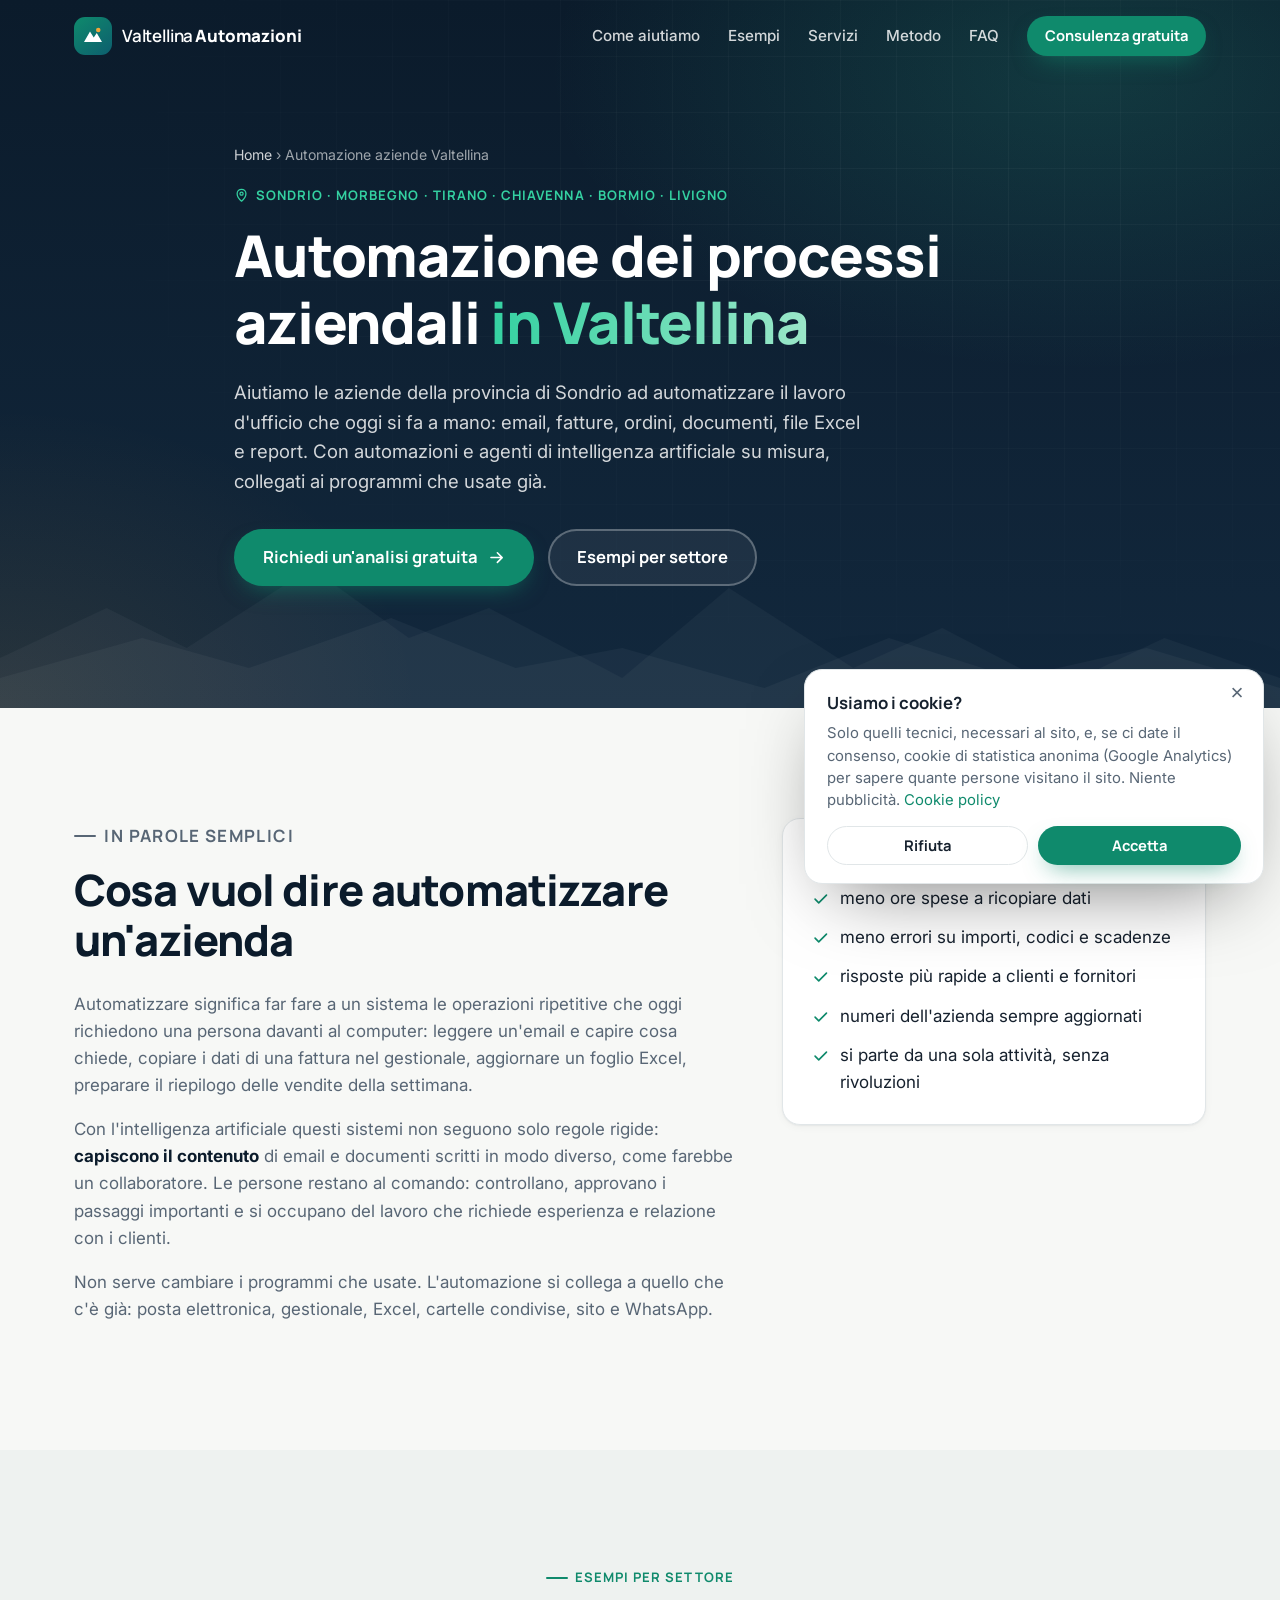
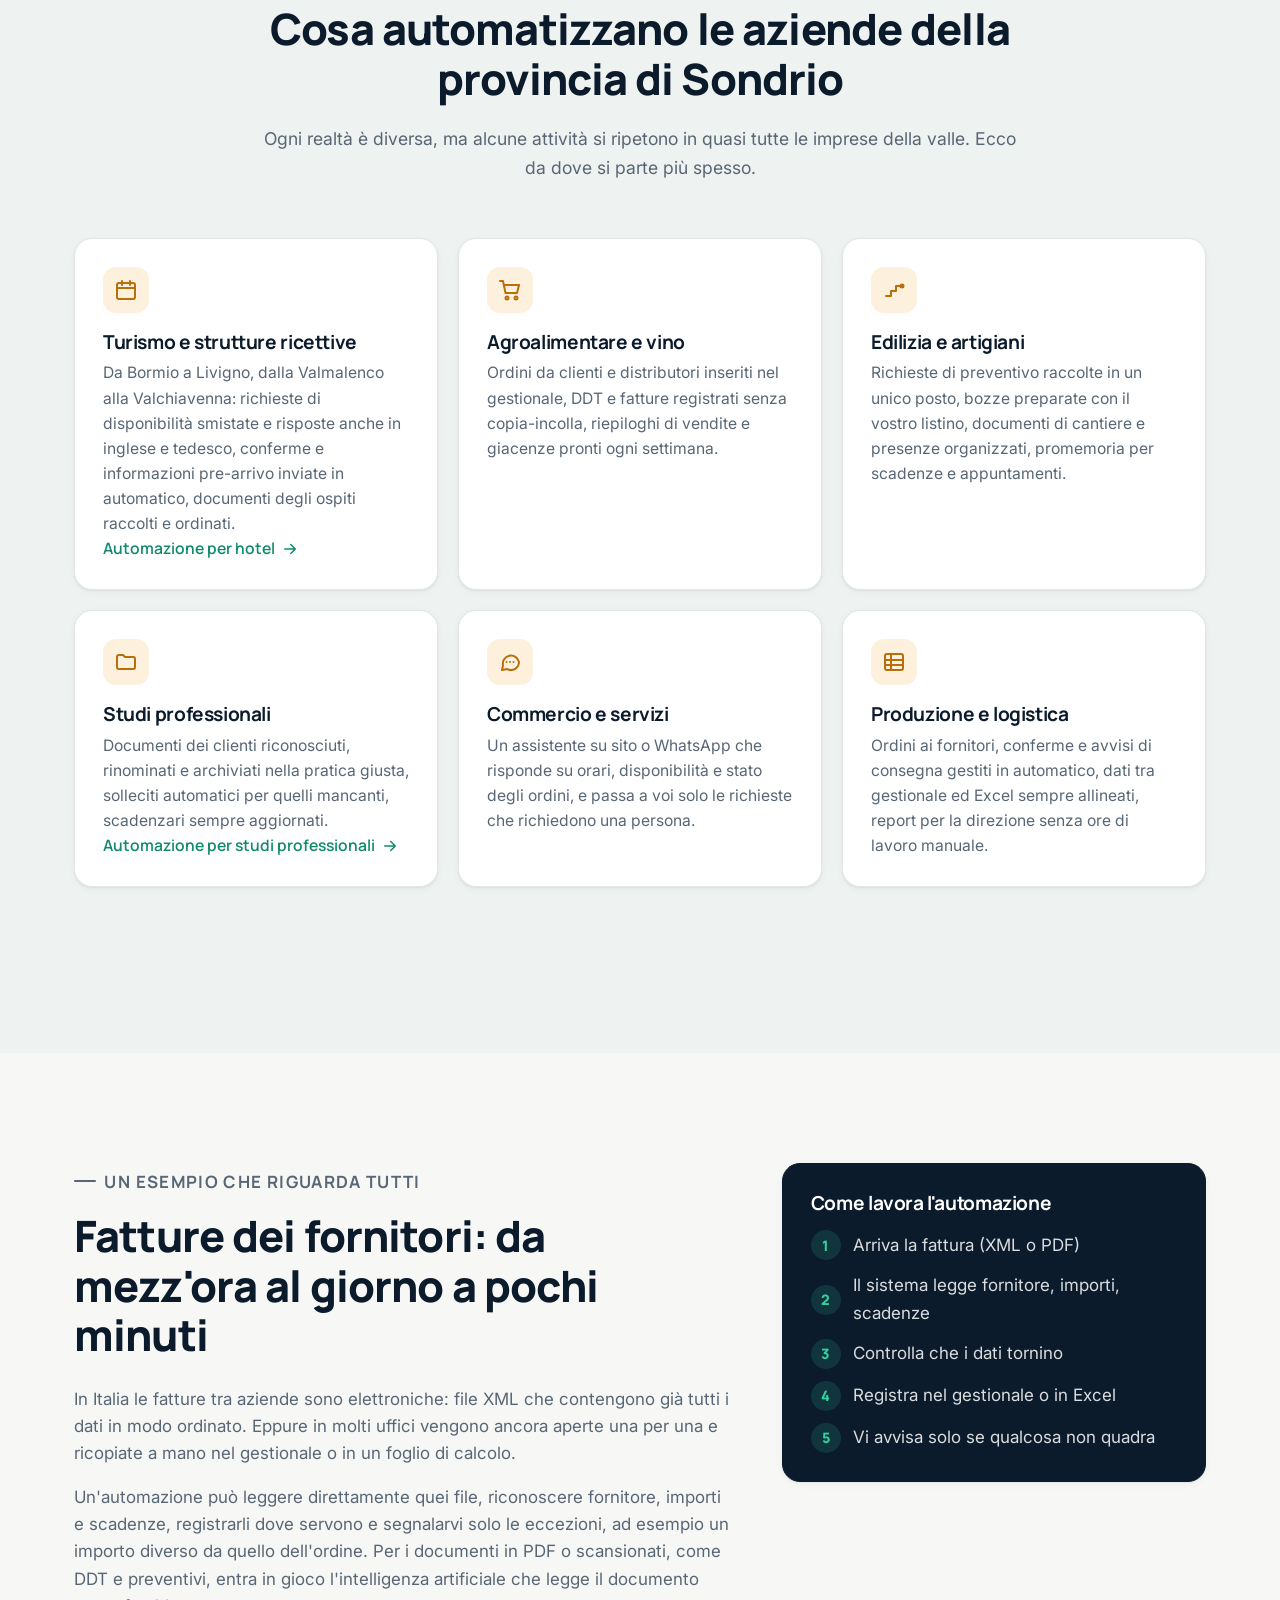
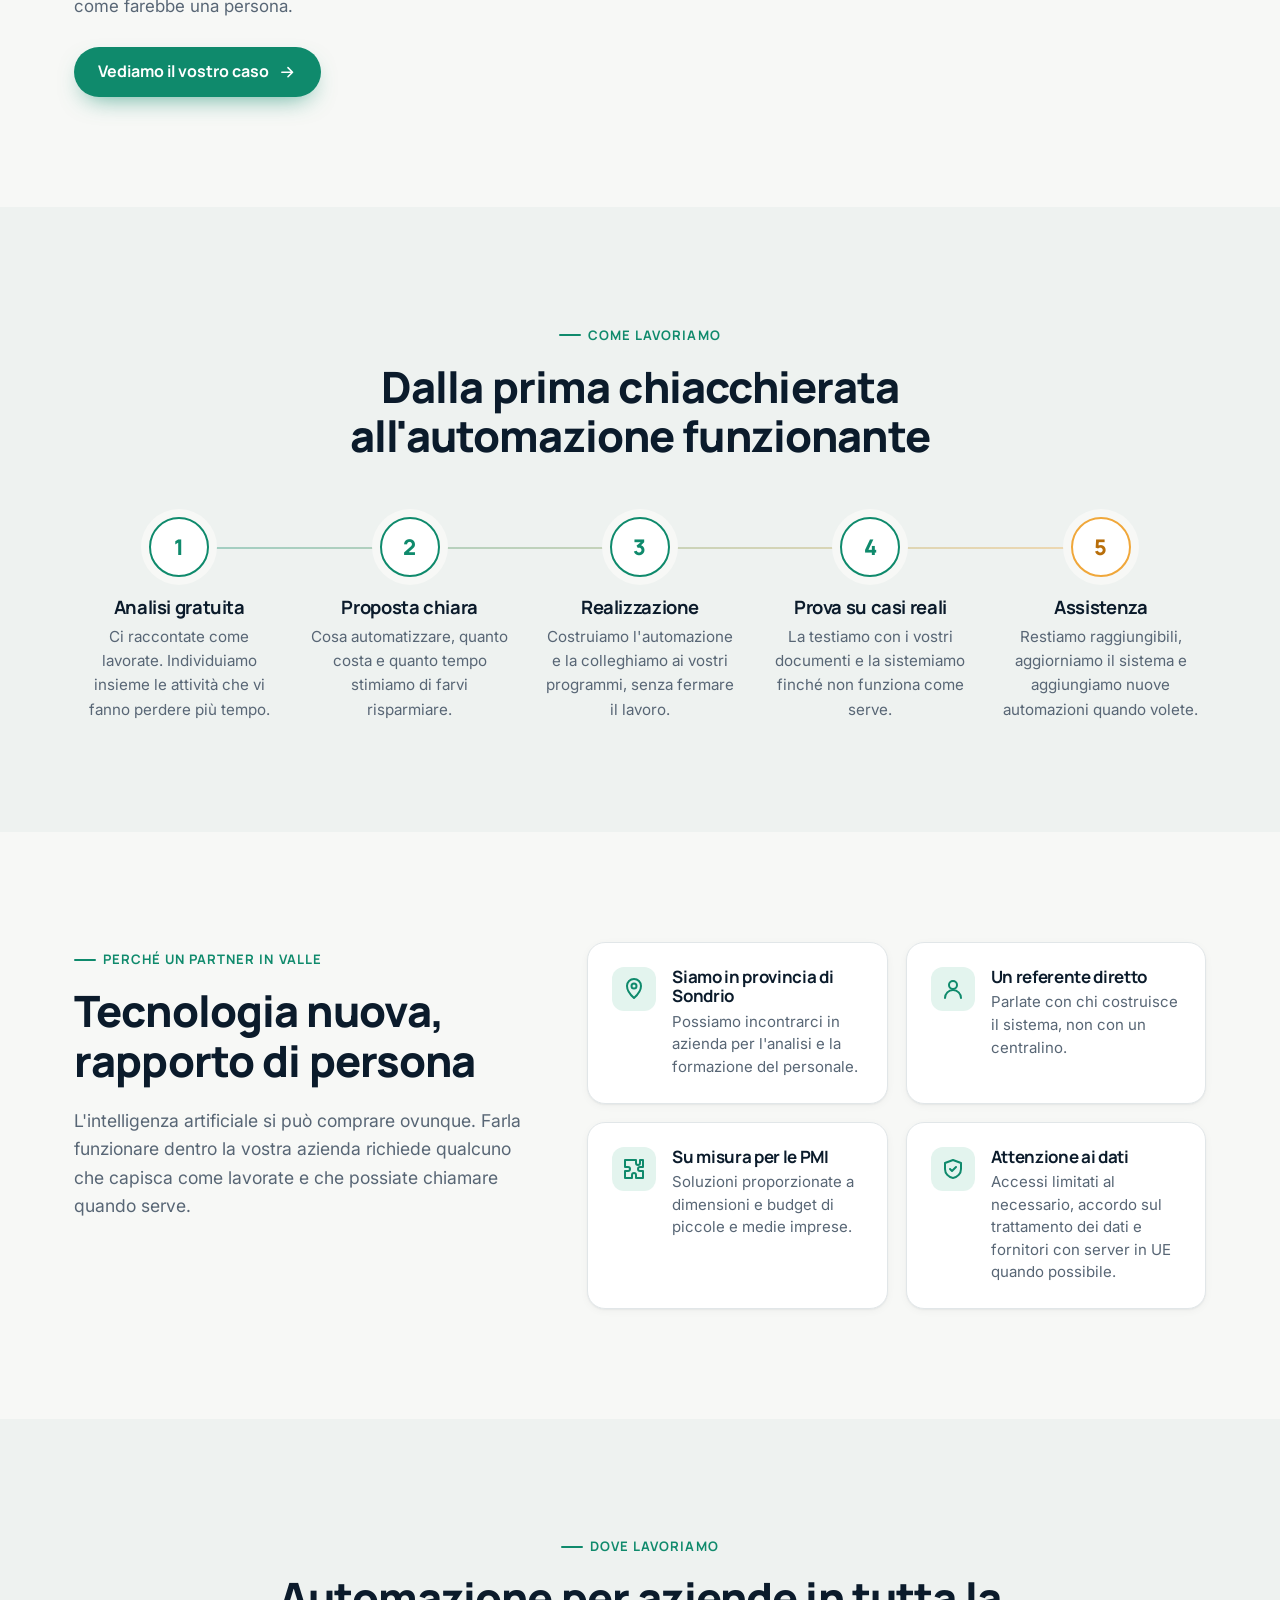
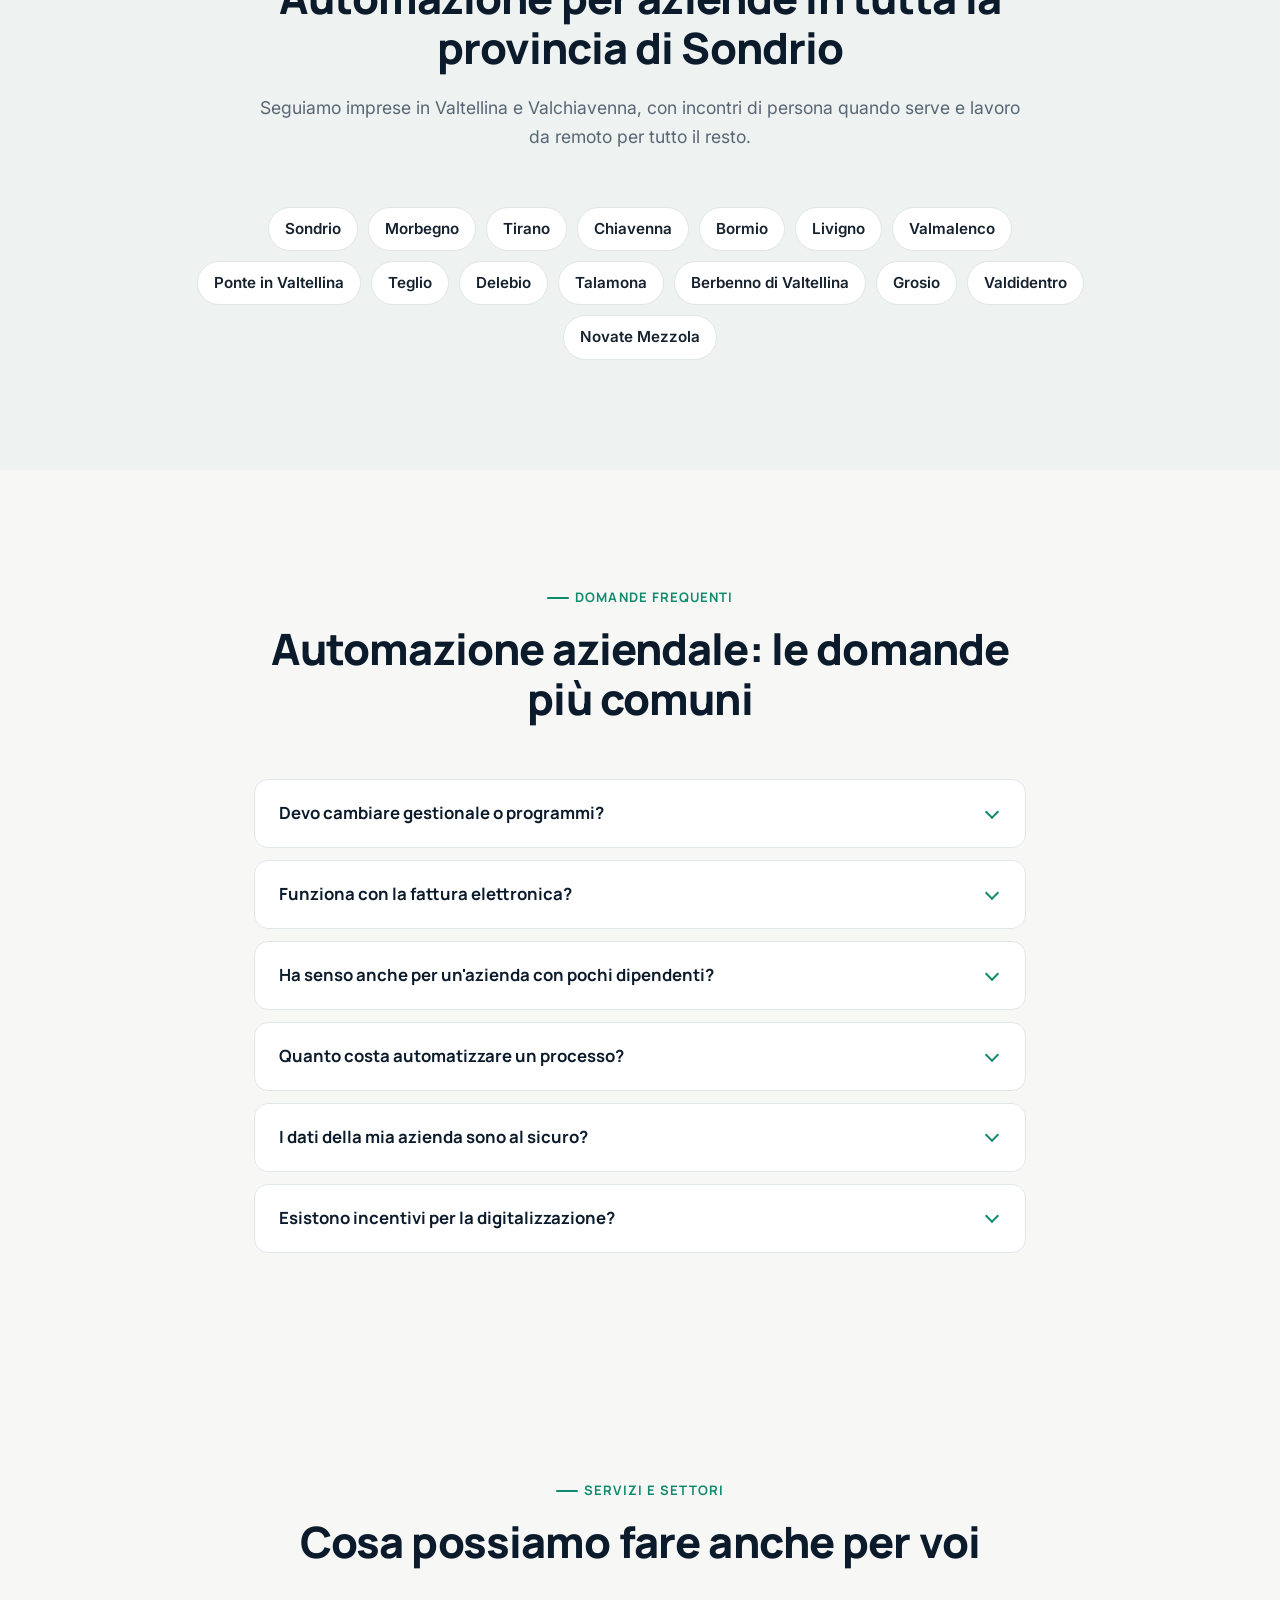
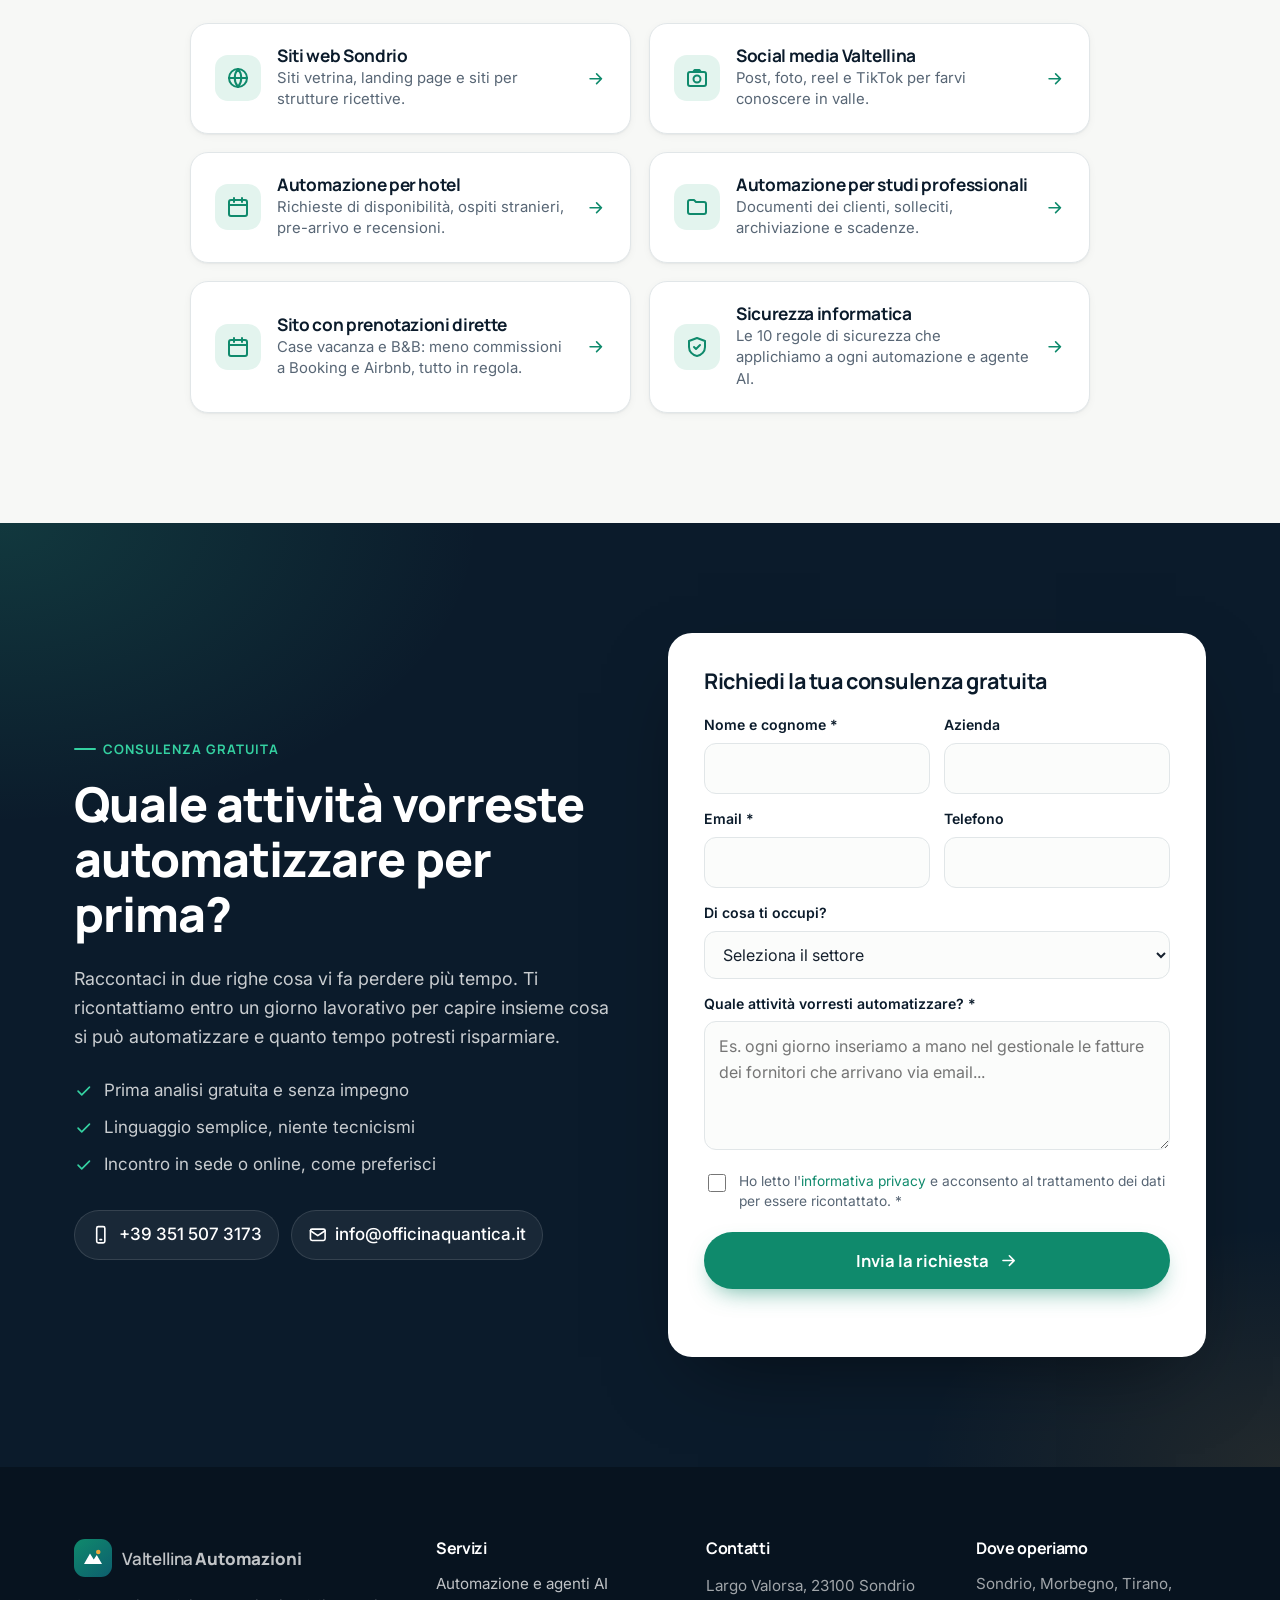
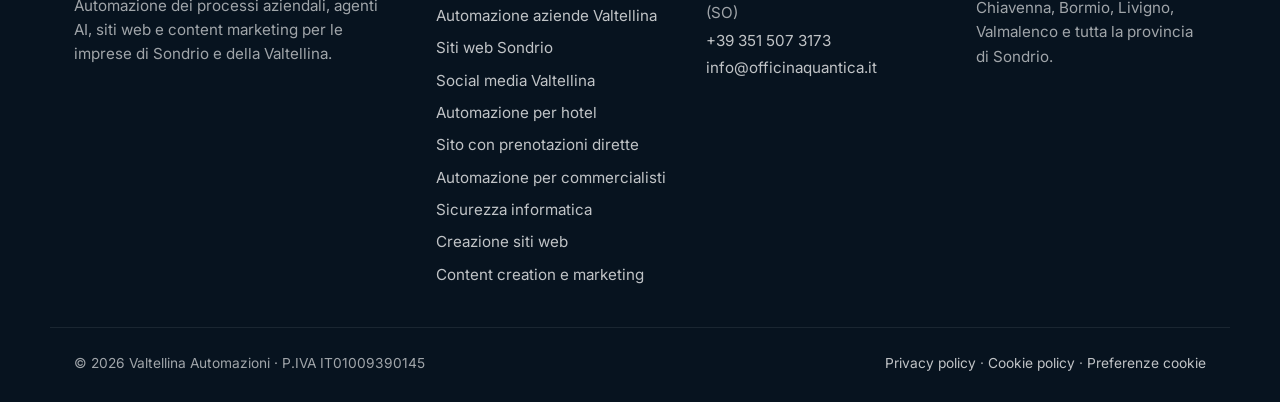
==== automazione-aziende-valtellina/index.html @ 23b248ea "Immagine di anteprima per le condivisioni (og-image 1200x630) Co-Authored-By: Claude Opus 5.5 <norep" ====
<!DOCTYPE html>
<html lang="it">
<head>
  <meta charset="UTF-8">
  <meta name="viewport" content="width=device-width, initial-scale=1">
  <title>Automazione aziende Valtellina e Sondrio | Valtellina Automazioni</title>
  <meta name="description" content="Automazione dei processi aziendali per le imprese della Valtellina e della provincia di Sondrio: email, fatture, ordini, documenti ed Excel gestiti con automazioni e agenti AI su misura. Analisi gratuita.">
  <link rel="canonical" href="https://www.officinaquantica.it/automazione-aziende-valtellina/">
  <meta name="robots" content="index, follow">
  <meta name="geo.region" content="IT-SO">
  <meta name="geo.placename" content="Sondrio">
  <meta name="theme-color" content="#0B1B2B">
  <meta property="og:type" content="website">
  <meta property="og:locale" content="it_IT">
  <meta property="og:site_name" content="Valtellina Automazioni">
  <meta property="og:title" content="Automazione dei processi aziendali in Valtellina">
  <meta property="og:description" content="Automazioni e agenti AI su misura per le aziende della provincia di Sondrio. Meno lavoro manuale, meno errori, più tempo.">
  <meta property="og:url" content="https://www.officinaquantica.it/automazione-aziende-valtellina/">

  <meta property="og:image" content="https://www.officinaquantica.it/assets/og-image.jpg">
  <meta property="og:image:width" content="1200">
  <meta property="og:image:height" content="630">
  <meta property="og:image:alt" content="Valtellina Automazioni: automatizza il lavoro, fai crescere la tua azienda">
  <meta name="twitter:card" content="summary_large_image">
  <link rel="icon" href="/favicon.ico" sizes="48x48">
  <link rel="icon" href="/assets/favicon.svg" type="image/svg+xml">
  <link rel="icon" href="/favicon-96x96.png" type="image/png" sizes="96x96">
  <link rel="icon" href="/icon-192.png" type="image/png" sizes="192x192">
  <link rel="apple-touch-icon" href="/apple-touch-icon.png">
  <link rel="preconnect" href="https://fonts.googleapis.com">
  <link rel="preconnect" href="https://fonts.gstatic.com" crossorigin>
  <link href="https://fonts.googleapis.com/css2?family=Inter:wght@400;500;600&family=Manrope:wght@500;600;700;800&display=swap" rel="stylesheet">
  <link rel="stylesheet" href="/css/style.css">
  <script type="application/ld+json">
{
  "@context": "https://schema.org",
  "@type": "Service",
  "name": "Automazione dei processi aziendali in Valtellina",
  "serviceType": "Automazione processi aziendali e agenti AI",
  "url": "https://www.officinaquantica.it/automazione-aziende-valtellina/",
  "areaServed": [
    {
      "@type": "AdministrativeArea",
      "name": "Provincia di Sondrio"
    },
    {
      "@type": "Place",
      "name": "Valtellina"
    },
    {
      "@type": "Place",
      "name": "Valchiavenna"
    }
  ],
  "provider": {
    "@type": "ProfessionalService",
    "@id": "https://www.officinaquantica.it/#azienda",
    "name": "Valtellina Automazioni",
    "url": "https://www.officinaquantica.it/",
    "telephone": "+39 351 507 3173",
    "email": "info@officinaquantica.it"
  }
}
  </script>
  <script type="application/ld+json">
{
  "@context": "https://schema.org",
  "@type": "BreadcrumbList",
  "itemListElement": [
    {
      "@type": "ListItem",
      "position": 1,
      "name": "Home",
      "item": "https://www.officinaquantica.it/"
    },
    {
      "@type": "ListItem",
      "position": 2,
      "name": "Automazione aziende Valtellina",
      "item": "https://www.officinaquantica.it/automazione-aziende-valtellina/"
    }
  ]
}
  </script>
  <script type="application/ld+json">
{
  "@context": "https://schema.org",
  "@type": "FAQPage",
  "mainEntity": [
    {
      "@type": "Question",
      "name": "Devo cambiare gestionale o programmi?",
      "acceptedAnswer": {
        "@type": "Answer",
        "text": "No. Nella maggior parte dei casi l'automazione si collega ai programmi che usate già. Se un software non permette collegamenti diretti, si lavora con esportazioni, cartelle condivise o email."
      }
    },
    {
      "@type": "Question",
      "name": "Funziona con la fattura elettronica?",
      "acceptedAnswer": {
        "@type": "Answer",
        "text": "Sì. Le fatture elettroniche sono file XML con i dati già strutturati: leggerle in automatico è preciso ed economico. Per PDF e documenti scansionati si usa l'intelligenza artificiale."
      }
    },
    {
      "@type": "Question",
      "name": "Ha senso anche per un'azienda con pochi dipendenti?",
      "acceptedAnswer": {
        "@type": "Answer",
        "text": "Sì, spesso è proprio dove si nota di più: quando le stesse persone fanno sia il lavoro operativo sia quello d'ufficio, recuperare anche un'ora al giorno fa la differenza. Si può partire da una sola automazione."
      }
    },
    {
      "@type": "Question",
      "name": "Quanto costa automatizzare un processo?",
      "acceptedAnswer": {
        "@type": "Answer",
        "text": "Dipende dall'attività da automatizzare. Dopo l'analisi gratuita ricevete un preventivo chiaro, con una stima del tempo risparmiato, così potete valutare se conviene prima di iniziare."
      }
    },
    {
      "@type": "Question",
      "name": "I dati della mia azienda sono al sicuro?",
      "acceptedAnswer": {
        "@type": "Answer",
        "text": "Lavoriamo nel rispetto del GDPR, diamo accesso solo ai dati necessari e firmiamo un accordo sul trattamento. Le operazioni delicate possono sempre richiedere la vostra approvazione."
      }
    },
    {
      "@type": "Question",
      "name": "Esistono incentivi per la digitalizzazione?",
      "acceptedAnswer": {
        "@type": "Answer",
        "text": "Periodicamente Regione Lombardia, Camere di Commercio e Ministero aprono bandi per la digitalizzazione delle PMI. Se ce n'è uno adatto alla vostra azienda ve lo segnaliamo, verificando sempre requisiti e scadenze sul bando ufficiale."
      }
    }
  ]
}
  </script>
</head>
<body>

  <!-- Icone SVG riutilizzabili -->
  <svg width="0" height="0" style="position:absolute" aria-hidden="true">
    <defs>
      <symbol id="i-mail" viewBox="0 0 24 24"><rect x="3" y="5" width="18" height="14" rx="2"/><path d="m3 7 9 6 9-6"/></symbol>
      <symbol id="i-file" viewBox="0 0 24 24"><path d="M14 3H7a2 2 0 0 0-2 2v14a2 2 0 0 0 2 2h10a2 2 0 0 0 2-2V8z"/><path d="M14 3v5h5M9 13h6M9 17h4"/></symbol>
      <symbol id="i-sheet" viewBox="0 0 24 24"><rect x="3" y="4" width="18" height="16" rx="2"/><path d="M3 10h18M3 15h18M9 4v16"/></symbol>
      <symbol id="i-chart" viewBox="0 0 24 24"><path d="M4 20V10M10 20V4M16 20v-7M22 20H2"/></symbol>
      <symbol id="i-cart" viewBox="0 0 24 24"><circle cx="9" cy="20" r="1.5"/><circle cx="18" cy="20" r="1.5"/><path d="M2 3h3l2.5 12h11.5l2-8H6.2"/></symbol>
      <symbol id="i-link" viewBox="0 0 24 24"><path d="M10 14a5 5 0 0 0 7 0l3-3a5 5 0 0 0-7-7l-1 1"/><path d="M14 10a5 5 0 0 0-7 0l-3 3a5 5 0 0 0 7 7l1-1"/></symbol>
      <symbol id="i-chat" viewBox="0 0 24 24"><path d="M21 12a8 8 0 0 1-11.6 7.1L4 20l1-4.6A8 8 0 1 1 21 12z"/><path d="M8.5 12h.01M12 12h.01M15.5 12h.01"/></symbol>
      <symbol id="i-clock" viewBox="0 0 24 24"><circle cx="12" cy="12" r="9"/><path d="M12 7v5l3 2"/></symbol>
      <symbol id="i-spark" viewBox="0 0 24 24"><path d="M12 3v4M12 17v4M3 12h4M17 12h4M6 6l2.5 2.5M15.5 15.5 18 18M6 18l2.5-2.5M15.5 8.5 18 6"/></symbol>
      <symbol id="i-brain" viewBox="0 0 24 24"><rect x="4" y="7" width="16" height="12" rx="3"/><path d="M12 7V3M9 3h6"/><circle cx="9" cy="13" r="1.2"/><circle cx="15" cy="13" r="1.2"/><path d="M2 12v3M22 12v3"/></symbol>
      <symbol id="i-check" viewBox="0 0 24 24"><path d="m5 12.5 4.5 4.5L19 7.5"/></symbol>
      <symbol id="i-arrow" viewBox="0 0 24 24"><path d="M5 12h14M13 6l6 6-6 6"/></symbol>
      <symbol id="i-globe" viewBox="0 0 24 24"><circle cx="12" cy="12" r="9"/><path d="M3 12h18M12 3a14 14 0 0 1 0 18M12 3a14 14 0 0 0 0 18"/></symbol>
      <symbol id="i-camera" viewBox="0 0 24 24"><rect x="3" y="6" width="18" height="14" rx="2"/><circle cx="12" cy="13" r="3.5"/><path d="M8 6l1.5-2h5L16 6"/></symbol>
      <symbol id="i-search" viewBox="0 0 24 24"><circle cx="11" cy="11" r="7"/><path d="m20 20-3.5-3.5"/></symbol>
      <symbol id="i-user" viewBox="0 0 24 24"><circle cx="12" cy="8" r="4"/><path d="M4 21a8 8 0 0 1 16 0"/></symbol>
      <symbol id="i-pin" viewBox="0 0 24 24"><path d="M12 21s-7-6.2-7-12a7 7 0 0 1 14 0c0 5.8-7 12-7 12z"/><circle cx="12" cy="9" r="2.5"/></symbol>
      <symbol id="i-puzzle" viewBox="0 0 24 24"><path d="M10 3h4v3a2 2 0 1 0 4 0V3h3v7h-3a2 2 0 1 0 0 4h3v7h-7v-3a2 2 0 1 0-4 0v3H3v-7h3a2 2 0 1 0 0-4H3V3h7z"/></symbol>
      <symbol id="i-step" viewBox="0 0 24 24"><path d="M4 18h5v-5h5V8h6"/><circle cx="20" cy="8" r="1.5"/></symbol>
      <symbol id="i-shield" viewBox="0 0 24 24"><path d="M12 3 4 6v6c0 4.5 3.4 8.3 8 9 4.6-.7 8-4.5 8-9V6z"/><path d="m9 12 2 2 4-4"/></symbol>
      <symbol id="i-phone" viewBox="0 0 24 24"><rect x="7" y="2" width="10" height="20" rx="2"/><path d="M11 18h2"/></symbol>
      <symbol id="i-calendar" viewBox="0 0 24 24"><rect x="3" y="5" width="18" height="16" rx="2"/><path d="M3 10h18M8 3v4M16 3v4"/></symbol>
      <symbol id="i-folder" viewBox="0 0 24 24"><path d="M3 7a2 2 0 0 1 2-2h4l2 2h8a2 2 0 0 1 2 2v8a2 2 0 0 1-2 2H5a2 2 0 0 1-2-2z"/></symbol>
      <symbol id="i-bell" viewBox="0 0 24 24"><path d="M6 16V11a6 6 0 0 1 12 0v5l2 2H4z"/><path d="M10 21h4"/></symbol>
      <symbol id="i-refresh" viewBox="0 0 24 24"><path d="M20 11a8 8 0 0 0-14.5-4.5L4 8M4 4v4h4M4 13a8 8 0 0 0 14.5 4.5L20 16M20 20v-4h-4"/></symbol>
      <symbol id="i-lock" viewBox="0 0 24 24"><rect x="5" y="11" width="14" height="10" rx="2"/><path d="M8 11V7a4 4 0 0 1 8 0v4"/><path d="M12 15v2"/></symbol>
      <symbol id="i-key" viewBox="0 0 24 24"><circle cx="8" cy="15" r="4"/><path d="m11 12 9-9M17 6l3 3M15 8l2 2"/></symbol>
    </defs>
  </svg>

  <a class="skip-link" href="#contenuto">Vai al contenuto</a>

  <!-- ===== HEADER ===== -->
  <header class="header" id="top">
    <div class="container header__inner">
      <a href="/" class="logo" aria-label="Valtellina Automazioni - torna all'inizio">
        <span class="logo__mark" aria-hidden="true">
          <svg viewBox="0 0 32 32"><path d="M4 24 12 10l5 8 4-6 7 12z" fill="currentColor"/><circle cx="23" cy="8" r="3" fill="var(--warm)"/></svg>
        </span>
        <span class="logo__text">Valtellina<strong>Automazioni</strong></span>
      </a>

      <nav class="nav" id="nav" aria-label="Navigazione principale">
        <a href="/#soluzione">Come aiutiamo</a>
        <a href="/#esempi">Esempi</a>
        <a href="/#servizi">Servizi</a>
        <a href="/#metodo">Metodo</a>
        <a href="#faq">FAQ</a>
        <a href="#contatti" class="btn btn--primary btn--sm nav__cta">Consulenza gratuita</a>
      </nav>

      <button class="nav-toggle" aria-label="Apri il menu" aria-expanded="false" aria-controls="nav">
        <span></span><span></span><span></span>
      </button>
    </div>
  </header>

  <main id="contenuto">
    <!-- HERO PAGINA -->
    <section class="hero hero--page">
      <div class="hero__bg" aria-hidden="true"></div>
      <div class="container hero__grid">
        <div class="hero__copy">
          <nav class="crumbs" aria-label="Percorso"><a href="/">Home</a> <span aria-hidden="true">›</span> <span>Automazione aziende Valtellina</span></nav>
          <p class="eyebrow eyebrow--light"><svg class="ic"><use href="#i-pin"/></svg> Sondrio · Morbegno · Tirano · Chiavenna · Bormio · Livigno</p>
          <h1>Automazione dei processi aziendali <span class="hl">in Valtellina</span></h1>
          <p class="hero__lead">Aiutiamo le aziende della provincia di Sondrio ad automatizzare il lavoro d'ufficio che oggi si fa a mano: email, fatture, ordini, documenti, file Excel e report. Con automazioni e agenti di intelligenza artificiale su misura, collegati ai programmi che usate già.</p>
          <div class="hero__ctas">
            <a href="#contatti" class="btn btn--primary btn--lg">Richiedi un'analisi gratuita <svg class="ic"><use href="#i-arrow"/></svg></a>
            <a href="#settori" class="btn btn--ghost btn--lg">Esempi per settore</a>
          </div>
        </div>
      </div>
    </section>

    <!-- COSA SIGNIFICA -->
    <section class="section">
      <div class="container prose-grid">
        <div class="prose reveal">
          <p class="eyebrow">In parole semplici</p>
          <h2>Cosa vuol dire automatizzare un'azienda</h2>
          <p>Automatizzare significa far fare a un sistema le operazioni ripetitive che oggi richiedono una persona davanti al computer: leggere un'email e capire cosa chiede, copiare i dati di una fattura nel gestionale, aggiornare un foglio Excel, preparare il riepilogo delle vendite della settimana.</p>
          <p>Con l'intelligenza artificiale questi sistemi non seguono solo regole rigide: <strong>capiscono il contenuto</strong> di email e documenti scritti in modo diverso, come farebbe un collaboratore. Le persone restano al comando: controllano, approvano i passaggi importanti e si occupano del lavoro che richiede esperienza e relazione con i clienti.</p>
          <p>Non serve cambiare i programmi che usate. L'automazione si collega a quello che c'è già: posta elettronica, gestionale, Excel, cartelle condivise, sito e WhatsApp.</p>
        </div>
        <aside class="note-card reveal">
          <h3>Per una PMI valtellinese, in concreto</h3>
          <ul>
            <li><svg class="ic"><use href="#i-check"/></svg> meno ore spese a ricopiare dati</li>
            <li><svg class="ic"><use href="#i-check"/></svg> meno errori su importi, codici e scadenze</li>
            <li><svg class="ic"><use href="#i-check"/></svg> risposte più rapide a clienti e fornitori</li>
            <li><svg class="ic"><use href="#i-check"/></svg> numeri dell'azienda sempre aggiornati</li>
            <li><svg class="ic"><use href="#i-check"/></svg> si parte da una sola attività, senza rivoluzioni</li>
          </ul>
        </aside>
      </div>
    </section>

    <!-- SETTORI -->
    <section class="section section--tint" id="settori">
      <div class="container">
        <div class="section__head reveal">
          <p class="eyebrow">Esempi per settore</p>
          <h2>Cosa automatizzano le aziende della provincia di Sondrio</h2>
          <p class="section__lead">Ogni realtà è diversa, ma alcune attività si ripetono in quasi tutte le imprese della valle. Ecco da dove si parte più spesso.</p>
        </div>
        <div class="pain-grid">
          <article class="pain reveal">
            <svg class="pain__ic"><use href="#i-calendar"/></svg>
            <h3>Turismo e strutture ricettive</h3>
            <p>Da Bormio a Livigno, dalla Valmalenco alla Valchiavenna: richieste di disponibilità smistate e risposte anche in inglese e tedesco, conferme e informazioni pre-arrivo inviate in automatico, documenti degli ospiti raccolti e ordinati.</p>
            <p><a href="/automazione-hotel-valtellina/" class="link-arrow">Automazione per hotel <svg class="ic"><use href="#i-arrow"/></svg></a></p>
          </article>
          <article class="pain reveal">
            <svg class="pain__ic"><use href="#i-cart"/></svg>
            <h3>Agroalimentare e vino</h3>
            <p>Ordini da clienti e distributori inseriti nel gestionale, DDT e fatture registrati senza copia-incolla, riepiloghi di vendite e giacenze pronti ogni settimana.</p>
          </article>
          <article class="pain reveal">
            <svg class="pain__ic"><use href="#i-step"/></svg>
            <h3>Edilizia e artigiani</h3>
            <p>Richieste di preventivo raccolte in un unico posto, bozze preparate con il vostro listino, documenti di cantiere e presenze organizzati, promemoria per scadenze e appuntamenti.</p>
          </article>
          <article class="pain reveal">
            <svg class="pain__ic"><use href="#i-folder"/></svg>
            <h3>Studi professionali</h3>
            <p>Documenti dei clienti riconosciuti, rinominati e archiviati nella pratica giusta, solleciti automatici per quelli mancanti, scadenzari sempre aggiornati.</p>
            <p><a href="/automazione-commercialisti-sondrio/" class="link-arrow">Automazione per studi professionali <svg class="ic"><use href="#i-arrow"/></svg></a></p>
          </article>
          <article class="pain reveal">
            <svg class="pain__ic"><use href="#i-chat"/></svg>
            <h3>Commercio e servizi</h3>
            <p>Un assistente su sito o WhatsApp che risponde su orari, disponibilità e stato degli ordini, e passa a voi solo le richieste che richiedono una persona.</p>
          </article>
          <article class="pain reveal">
            <svg class="pain__ic"><use href="#i-sheet"/></svg>
            <h3>Produzione e logistica</h3>
            <p>Ordini ai fornitori, conferme e avvisi di consegna gestiti in automatico, dati tra gestionale ed Excel sempre allineati, report per la direzione senza ore di lavoro manuale.</p>
          </article>
        </div>
      </div>
    </section>

    <!-- FATTURA ELETTRONICA -->
    <section class="section">
      <div class="container prose-grid">
        <div class="prose reveal">
          <p class="eyebrow">Un esempio che riguarda tutti</p>
          <h2>Fatture dei fornitori: da mezz'ora al giorno a pochi minuti</h2>
          <p>In Italia le fatture tra aziende sono elettroniche: file XML che contengono già tutti i dati in modo ordinato. Eppure in molti uffici vengono ancora aperte una per una e ricopiate a mano nel gestionale o in un foglio di calcolo.</p>
          <p>Un'automazione può leggere direttamente quei file, riconoscere fornitore, importi e scadenze, registrarli dove servono e segnalarvi solo le eccezioni, ad esempio un importo diverso da quello dell'ordine. Per i documenti in PDF o scansionati, come DDT e preventivi, entra in gioco l'intelligenza artificiale che legge il documento come farebbe una persona.</p>
          <a href="#contatti" class="btn btn--primary">Vediamo il vostro caso <svg class="ic"><use href="#i-arrow"/></svg></a>
        </div>
        <aside class="note-card note-card--dark reveal">
          <h3>Come lavora l'automazione</h3>
          <ol class="mini-flow">
            <li><span>1</span> Arriva la fattura (XML o PDF)</li>
            <li><span>2</span> Il sistema legge fornitore, importi, scadenze</li>
            <li><span>3</span> Controlla che i dati tornino</li>
            <li><span>4</span> Registra nel gestionale o in Excel</li>
            <li><span>5</span> Vi avvisa solo se qualcosa non quadra</li>
          </ol>
        </aside>
      </div>
    </section>

    <!-- METODO -->
    <section class="section section--tint">
      <div class="container">
        <div class="section__head reveal">
          <p class="eyebrow">Come lavoriamo</p>
          <h2>Dalla prima chiacchierata all'automazione funzionante</h2>
        </div>
        <ol class="steps">
          <li class="step reveal"><span class="step__num">1</span><h3>Analisi gratuita</h3><p>Ci raccontate come lavorate. Individuiamo insieme le attività che vi fanno perdere più tempo.</p></li>
          <li class="step reveal"><span class="step__num">2</span><h3>Proposta chiara</h3><p>Cosa automatizzare, quanto costa e quanto tempo stimiamo di farvi risparmiare.</p></li>
          <li class="step reveal"><span class="step__num">3</span><h3>Realizzazione</h3><p>Costruiamo l'automazione e la colleghiamo ai vostri programmi, senza fermare il lavoro.</p></li>
          <li class="step reveal"><span class="step__num">4</span><h3>Prova su casi reali</h3><p>La testiamo con i vostri documenti e la sistemiamo finché non funziona come serve.</p></li>
          <li class="step reveal"><span class="step__num">5</span><h3>Assistenza</h3><p>Restiamo raggiungibili, aggiorniamo il sistema e aggiungiamo nuove automazioni quando volete.</p></li>
        </ol>
      </div>
    </section>

    <!-- PERCHÉ LOCALE -->
    <section class="section">
      <div class="container why">
        <div class="why__intro reveal">
          <p class="eyebrow">Perché un partner in valle</p>
          <h2>Tecnologia nuova, rapporto di persona</h2>
          <p class="section__lead">L'intelligenza artificiale si può comprare ovunque. Farla funzionare dentro la vostra azienda richiede qualcuno che capisca come lavorate e che possiate chiamare quando serve.</p>
        </div>
        <ul class="why__grid">
          <li class="why__item reveal"><svg class="ic"><use href="#i-pin"/></svg><div><h3>Siamo in provincia di Sondrio</h3><p>Possiamo incontrarci in azienda per l'analisi e la formazione del personale.</p></div></li>
          <li class="why__item reveal"><svg class="ic"><use href="#i-user"/></svg><div><h3>Un referente diretto</h3><p>Parlate con chi costruisce il sistema, non con un centralino.</p></div></li>
          <li class="why__item reveal"><svg class="ic"><use href="#i-puzzle"/></svg><div><h3>Su misura per le PMI</h3><p>Soluzioni proporzionate a dimensioni e budget di piccole e medie imprese.</p></div></li>
          <li class="why__item reveal"><svg class="ic"><use href="#i-shield"/></svg><div><h3>Attenzione ai dati</h3><p>Accessi limitati al necessario, accordo sul trattamento dei dati e fornitori con server in UE quando possibile.</p></div></li>
        </ul>
      </div>
    </section>

    <!-- ZONE -->
    <section class="section section--tint">
      <div class="container">
        <div class="section__head reveal">
          <p class="eyebrow">Dove lavoriamo</p>
          <h2>Automazione per aziende in tutta la provincia di Sondrio</h2>
          <p class="section__lead">Seguiamo imprese in Valtellina e Valchiavenna, con incontri di persona quando serve e lavoro da remoto per tutto il resto.</p>
        </div>
        <ul class="zones reveal">
          <li>Sondrio</li><li>Morbegno</li><li>Tirano</li><li>Chiavenna</li><li>Bormio</li><li>Livigno</li><li>Valmalenco</li><li>Ponte in Valtellina</li><li>Teglio</li><li>Delebio</li><li>Talamona</li><li>Berbenno di Valtellina</li><li>Grosio</li><li>Valdidentro</li><li>Novate Mezzola</li>
        </ul>
      </div>
    </section>

    <!-- FAQ -->
    <section class="section" id="faq">
      <div class="container container--narrow">
        <div class="section__head reveal">
          <p class="eyebrow">Domande frequenti</p>
          <h2>Automazione aziendale: le domande più comuni</h2>
        </div>
        <div class="faq reveal">
          <details><summary>Devo cambiare gestionale o programmi?</summary><p>No. Nella maggior parte dei casi l'automazione si collega ai programmi che usate già. Se un software non permette collegamenti diretti, si lavora con esportazioni, cartelle condivise o email.</p></details>
          <details><summary>Funziona con la fattura elettronica?</summary><p>Sì. Le fatture elettroniche sono file XML con i dati già strutturati: leggerle in automatico è preciso ed economico. Per PDF e documenti scansionati si usa l'intelligenza artificiale.</p></details>
          <details><summary>Ha senso anche per un'azienda con pochi dipendenti?</summary><p>Sì, spesso è proprio dove si nota di più: quando le stesse persone fanno sia il lavoro operativo sia quello d'ufficio, recuperare anche un'ora al giorno fa la differenza. Si può partire da una sola automazione.</p></details>
          <details><summary>Quanto costa automatizzare un processo?</summary><p>Dipende dall'attività da automatizzare. Dopo l'analisi gratuita ricevete un preventivo chiaro, con una stima del tempo risparmiato, così potete valutare se conviene prima di iniziare.</p></details>
          <details><summary>I dati della mia azienda sono al sicuro?</summary><p>Lavoriamo nel rispetto del GDPR, diamo accesso solo ai dati necessari e firmiamo un accordo sul trattamento. Le operazioni delicate possono sempre richiedere la vostra approvazione.</p></details>
          <details><summary>Esistono incentivi per la digitalizzazione?</summary><p>Periodicamente Regione Lombardia, Camere di Commercio e Ministero aprono bandi per la digitalizzazione delle PMI. Se ce n'è uno adatto alla vostra azienda ve lo segnaliamo, verificando sempre requisiti e scadenze sul bando ufficiale.</p></details>
        </div>
      </div>
    </section>

    <!-- ALTRI SERVIZI -->
    <section class="section section--related">
      <div class="container">
        <div class="section__head reveal"><p class="eyebrow">Servizi e settori</p><h2>Cosa possiamo fare anche per voi</h2></div>
        <div class="related">
          <a class="related__item reveal" href="/siti-web-sondrio/"><svg class="ic"><use href="#i-globe"/></svg><div><h3>Siti web Sondrio</h3><p>Siti vetrina, landing page e siti per strutture ricettive.</p></div><svg class="ic related__go"><use href="#i-arrow"/></svg></a>
          <a class="related__item reveal" href="/social-media-valtellina/"><svg class="ic"><use href="#i-camera"/></svg><div><h3>Social media Valtellina</h3><p>Post, foto, reel e TikTok per farvi conoscere in valle.</p></div><svg class="ic related__go"><use href="#i-arrow"/></svg></a>
          <a class="related__item reveal" href="/automazione-hotel-valtellina/"><svg class="ic"><use href="#i-calendar"/></svg><div><h3>Automazione per hotel</h3><p>Richieste di disponibilità, ospiti stranieri, pre-arrivo e recensioni.</p></div><svg class="ic related__go"><use href="#i-arrow"/></svg></a>
          <a class="related__item reveal" href="/automazione-commercialisti-sondrio/"><svg class="ic"><use href="#i-folder"/></svg><div><h3>Automazione per studi professionali</h3><p>Documenti dei clienti, solleciti, archiviazione e scadenze.</p></div><svg class="ic related__go"><use href="#i-arrow"/></svg></a>
          <a class="related__item reveal" href="/sito-prenotazioni-dirette-case-vacanza/"><svg class="ic"><use href="#i-calendar"/></svg><div><h3>Sito con prenotazioni dirette</h3><p>Case vacanza e B&B: meno commissioni a Booking e Airbnb, tutto in regola.</p></div><svg class="ic related__go"><use href="#i-arrow"/></svg></a>
          <a class="related__item reveal" href="/sicurezza-informatica-automazioni/"><svg class="ic"><use href="#i-shield"/></svg><div><h3>Sicurezza informatica</h3><p>Le 10 regole di sicurezza che applichiamo a ogni automazione e agente AI.</p></div><svg class="ic related__go"><use href="#i-arrow"/></svg></a>
        </div>
      </div>
    </section>

    <!-- ===== 8. CTA FINALE / CONTATTI ===== -->
    <section class="section section--cta" id="contatti">
      <div class="container cta">
        <div class="cta__copy reveal">
          <p class="eyebrow eyebrow--light">Consulenza gratuita</p>
          <h2>Quale attività vorreste automatizzare per prima?</h2>
          <p class="cta__lead">Raccontaci in due righe cosa vi fa perdere più tempo. Ti ricontattiamo entro un giorno lavorativo per capire insieme cosa si può automatizzare e quanto tempo potresti risparmiare.</p>
          <ul class="cta__points">
            <li><svg class="ic"><use href="#i-check"/></svg> Prima analisi gratuita e senza impegno</li>
            <li><svg class="ic"><use href="#i-check"/></svg> Linguaggio semplice, niente tecnicismi</li>
            <li><svg class="ic"><use href="#i-check"/></svg> Incontro in sede o online, come preferisci</li>
          </ul>
          <div class="cta__direct">
            <a href="tel:+393515073173"><svg class="ic"><use href="#i-phone"/></svg> +39 351 507 3173</a>
            <a href="mailto:info@officinaquantica.it"><svg class="ic"><use href="#i-mail"/></svg> info@officinaquantica.it</a>
          </div>
        </div>

        <form class="form reveal" id="contact-form" action="https://formsubmit.co/ajax/info@officinaquantica.it" method="POST" novalidate>
          <input type="hidden" name="_subject" value="Nuova richiesta dal sito: pagina Automazione aziende Valtellina">
          <input type="hidden" name="_template" value="table">
          <input type="text" name="_honey" tabindex="-1" autocomplete="off" aria-hidden="true" style="position:absolute;left:-9999px">
          <h3 class="form__title">Richiedi la tua consulenza gratuita</h3>
          <div class="form__row">
            <label class="field">
              <span>Nome e cognome *</span>
              <input type="text" name="nome" autocomplete="name" required>
            </label>
            <label class="field">
              <span>Azienda</span>
              <input type="text" name="azienda" autocomplete="organization">
            </label>
          </div>
          <div class="form__row">
            <label class="field">
              <span>Email *</span>
              <input type="email" name="email" autocomplete="email" required>
            </label>
            <label class="field">
              <span>Telefono</span>
              <input type="tel" name="telefono" autocomplete="tel">
            </label>
          </div>
          <label class="field">
            <span>Di cosa ti occupi?</span>
            <select name="settore">
              <option value="">Seleziona il settore</option>
              <option>Azienda / PMI</option>
              <option>Studio professionale</option>
              <option>Negozio / Commercio</option>
              <option>Ristorante / Struttura ricettiva</option>
              <option>Artigiano</option>
              <option>Altro</option>
            </select>
          </label>
          <label class="field">
            <span>Quale attività vorresti automatizzare? *</span>
            <textarea name="messaggio" rows="4" required placeholder="Es. ogni giorno inseriamo a mano nel gestionale le fatture dei fornitori che arrivano via email..."></textarea>
          </label>
          <label class="check">
            <input type="checkbox" name="privacy" required>
            <span>Ho letto l'<a href="/privacy.html">informativa privacy</a> e acconsento al trattamento dei dati per essere ricontattato. *</span>
          </label>
          <button type="submit" class="btn btn--primary btn--lg btn--block">Invia la richiesta <svg class="ic"><use href="#i-arrow"/></svg></button>
          <p class="form__msg" id="form-msg" role="status" aria-live="polite"></p>
        </form>
      </div>
    </section>
  </main>

  <!-- ===== FOOTER ===== -->
  <footer class="footer">
    <div class="container footer__grid">
      <div>
        <a href="/" class="logo logo--footer" aria-label="Valtellina Automazioni">
          <span class="logo__mark" aria-hidden="true">
            <svg viewBox="0 0 32 32"><path d="M4 24 12 10l5 8 4-6 7 12z" fill="currentColor"/><circle cx="23" cy="8" r="3" fill="var(--warm)"/></svg>
          </span>
          <span class="logo__text">Valtellina<strong>Automazioni</strong></span>
        </a>
        <p class="footer__claim">Automazione dei processi aziendali, agenti AI, siti web e content marketing per le imprese di Sondrio e della Valtellina.</p>
      </div>
      <div>
        <h3>Servizi</h3>
        <ul>
          <li><a href="/#automazione">Automazione e agenti AI</a></li>
          <li><a href="/automazione-aziende-valtellina/">Automazione aziende Valtellina</a></li>
          <li><a href="/siti-web-sondrio/">Siti web Sondrio</a></li>
          <li><a href="/social-media-valtellina/">Social media Valtellina</a></li>
          <li><a href="/automazione-hotel-valtellina/">Automazione per hotel</a></li>
          <li><a href="/sito-prenotazioni-dirette-case-vacanza/">Sito con prenotazioni dirette</a></li>
          <li><a href="/automazione-commercialisti-sondrio/">Automazione per commercialisti</a></li>
          <li><a href="/sicurezza-informatica-automazioni/">Sicurezza informatica</a></li>
          <li><a href="/#siti-web">Creazione siti web</a></li>
          <li><a href="/#content-marketing">Content creation e marketing</a></li>
        </ul>
      </div>
      <div>
        <h3>Contatti</h3>
        <address>
          Largo Valorsa, 23100 Sondrio (SO)<br>
          <a href="tel:+393515073173">+39 351 507 3173</a><br>
          <a href="mailto:info@officinaquantica.it">info@officinaquantica.it</a>
        </address>
      </div>
      <div>
        <h3>Dove operiamo</h3>
        <p class="footer__areas">Sondrio, Morbegno, Tirano, Chiavenna, Bormio, Livigno, Valmalenco e tutta la provincia di Sondrio.</p>
      </div>
    </div>
    <div class="container footer__bottom">
      <p>© <span id="year">2026</span> Valtellina Automazioni · P.IVA IT01009390145</p>
      <p><a href="/privacy.html">Privacy policy</a> · <a href="/privacy.html#cookie">Cookie policy</a> · <a href="#" data-cookie-prefs>Preferenze cookie</a></p>
    </div>
  </footer>

  <!-- CTA fissa su smartphone -->
  <a href="#contatti" class="mobile-cta">Richiedi una consulenza gratuita</a>

  <script src="/js/main.js" defer></script>
  <script src="/js/cookie-consent.js" defer></script>
</body>
</html>
---- css/style.css ----
/* =========================================================
   Valtellina Automazioni — stile principale
   ========================================================= */

:root {
  --ink: #0B1B2B;
  --ink-2: #12283D;
  --ink-3: #1B3550;
  --bg: #F7F8F6;
  --tint: #EEF2F0;
  --surface: #FFFFFF;
  --text: #16212E;
  --muted: #586675;
  --line: #E1E6E8;
  --accent: #0F8A6C;
  --accent-600: #0B735A;
  --accent-bright: #34D1A1;
  --accent-soft: #E3F4EE;
  --warm: #F0A73A;
  --warm-soft: #FDF1DD;

  --radius: 18px;
  --radius-sm: 12px;
  --shadow-sm: 0 1px 2px rgba(11, 27, 43, .06), 0 2px 8px rgba(11, 27, 43, .04);
  --shadow: 0 2px 6px rgba(11, 27, 43, .05), 0 18px 40px -18px rgba(11, 27, 43, .22);
  --shadow-lg: 0 30px 80px -30px rgba(0, 0, 0, .55);

  --font-head: "Manrope", system-ui, sans-serif;
  --font-body: "Inter", system-ui, -apple-system, "Segoe UI", sans-serif;
  --container: 1180px;
  --header-h: 72px;
}

/* ---------- Base ---------- */
*, *::before, *::after { box-sizing: border-box; }
html { scroll-behavior: smooth; scroll-padding-top: calc(var(--header-h) + 12px); -webkit-text-size-adjust: 100%; }
body {
  margin: 0;
  font-family: var(--font-body);
  font-size: 17px;
  line-height: 1.6;
  color: var(--text);
  background: var(--bg);
  -webkit-font-smoothing: antialiased;
  overflow-x: hidden;
}
img, svg { display: block; max-width: 100%; }
a { color: var(--accent); text-decoration: none; }
a:hover { text-decoration: underline; }
h1, h2, h3 { font-family: var(--font-head); color: var(--ink); line-height: 1.15; margin: 0 0 .5em; letter-spacing: -.02em; }
h1 { font-size: clamp(2.2rem, 4.6vw, 3.6rem); font-weight: 800; }
h2 { font-size: clamp(1.8rem, 3.6vw, 2.7rem); font-weight: 800; }
h3 { font-size: 1.2rem; font-weight: 700; }
p { margin: 0 0 1em; }
ul, ol { margin: 0; padding: 0; list-style: none; }

.ic { width: 1.15em; height: 1.15em; fill: none; stroke: currentColor; stroke-width: 2; stroke-linecap: round; stroke-linejoin: round; flex-shrink: 0; }

.container { width: 100%; max-width: var(--container); margin: 0 auto; padding: 0 24px; }
.container--narrow { max-width: 820px; }

.skip-link { position: absolute; left: -9999px; top: 8px; background: var(--ink); color: #fff; padding: 8px 14px; border-radius: 8px; z-index: 1000; }
.skip-link:focus { left: 8px; }

:focus-visible { outline: 3px solid var(--warm); outline-offset: 3px; border-radius: 6px; }

/* ---------- Bottoni ---------- */
.btn {
  display: inline-flex; align-items: center; justify-content: center; gap: .55em;
  font-family: var(--font-head); font-weight: 700; font-size: 1rem;
  padding: .85em 1.4em; border-radius: 999px; border: 2px solid transparent;
  cursor: pointer; transition: transform .2s ease, background .2s ease, box-shadow .2s ease, color .2s ease, border-color .2s ease;
  text-decoration: none !important; line-height: 1.2; text-align: center;
}
.btn .ic { transition: transform .2s ease; }
.btn:hover .ic { transform: translateX(3px); }
.btn--primary { background: var(--accent); color: #fff; box-shadow: 0 10px 24px -10px rgba(15, 138, 108, .7); }
.btn--primary:hover { background: var(--accent-600); transform: translateY(-2px); }
.btn--ghost { background: rgba(255,255,255,.06); color: #fff; border-color: rgba(255,255,255,.28); }
.btn--ghost:hover { background: rgba(255,255,255,.12); border-color: rgba(255,255,255,.5); }
.btn--sm { padding: .6em 1.1em; font-size: .92rem; }
.btn--lg { padding: 1em 1.6em; font-size: 1.04rem; }
.btn--block { width: 100%; }

.link-arrow { display: inline-flex; align-items: center; gap: .4em; font-weight: 600; font-family: var(--font-head); margin-top: auto; }
.link-arrow:hover { text-decoration: none; }
.link-arrow:hover .ic { transform: translateX(3px); }
.link-arrow .ic { transition: transform .2s; }

/* ---------- Eyebrow ---------- */
.eyebrow {
  display: inline-flex; align-items: center; gap: .5em;
  font-family: var(--font-head); font-weight: 700; font-size: .82rem;
  letter-spacing: .08em; text-transform: uppercase; color: var(--accent);
  margin-bottom: 1rem;
}
.eyebrow::before { content: ""; width: 22px; height: 2px; background: currentColor; border-radius: 2px; }
.eyebrow--light { color: var(--accent-bright); }
.hero .eyebrow::before { display: none; }

/* ---------- Header ---------- */
.header {
  position: fixed; inset: 0 0 auto 0; z-index: 100; height: var(--header-h);
  transition: background .3s ease, box-shadow .3s ease, backdrop-filter .3s;
}
.header.is-scrolled { background: rgba(11, 27, 43, .88); backdrop-filter: blur(14px); -webkit-backdrop-filter: blur(14px); box-shadow: 0 1px 0 rgba(255,255,255,.06); }
.header__inner { height: 100%; display: flex; align-items: center; justify-content: space-between; gap: 24px; }

.logo { display: inline-flex; align-items: center; gap: 10px; color: #fff; text-decoration: none !important; }
.logo__mark { width: 38px; height: 38px; border-radius: 11px; background: linear-gradient(140deg, var(--accent), #0D5E6E); color: #fff; display: grid; place-items: center; }
.logo__mark svg { width: 24px; height: 24px; }
.logo__text { font-family: var(--font-head); font-weight: 600; font-size: 1.06rem; letter-spacing: -.01em; }
.logo__text strong { font-weight: 800; margin-left: 2px; }

.nav { display: flex; align-items: center; gap: 28px; }
.nav a:not(.btn) { color: rgba(255,255,255,.82); font-weight: 500; font-size: .95rem; text-decoration: none; transition: color .2s; }
.nav a:not(.btn):hover { color: #fff; }

.nav-toggle { display: none; width: 44px; height: 44px; border: 0; background: transparent; cursor: pointer; padding: 10px; border-radius: 10px; }
.nav-toggle span { display: block; height: 2px; background: #fff; border-radius: 2px; margin: 5px 0; transition: transform .3s, opacity .3s; }
.nav-toggle[aria-expanded="true"] span:nth-child(1) { transform: translateY(7px) rotate(45deg); }
.nav-toggle[aria-expanded="true"] span:nth-child(2) { opacity: 0; }
.nav-toggle[aria-expanded="true"] span:nth-child(3) { transform: translateY(-7px) rotate(-45deg); }

/* ---------- Hero ---------- */
.hero {
  position: relative; overflow: hidden;
  background: var(--ink); color: rgba(255,255,255,.82);
  padding: calc(var(--header-h) + 72px) 0 110px;
}
.hero__bg {
  position: absolute; inset: 0; pointer-events: none;
  background:
    radial-gradient(900px 500px at 85% 10%, rgba(52, 209, 161, .16), transparent 60%),
    radial-gradient(700px 500px at 0% 100%, rgba(240, 167, 58, .10), transparent 60%),
    linear-gradient(180deg, var(--ink) 0%, var(--ink-2) 100%);
}
/* profilo di montagne stilizzato */
.hero__bg::after {
  content: ""; position: absolute; left: 0; right: 0; bottom: 0; height: 160px;
  background: url("data:image/svg+xml,%3Csvg xmlns='http://www.w3.org/2000/svg' viewBox='0 0 1440 160' preserveAspectRatio='none'%3E%3Cpath d='M0 160V110l120-50 90 40 140-80 110 70 90-30 150 70 120-90 140 80 100-40 130 60 120-50 130 40v80z' fill='%23ffffff' fill-opacity='.035'/%3E%3Cpath d='M0 160v-30l160-40 120 30 160-50 140 50 120-20 160 40 140-50 140 40 150-30 150 40v40z' fill='%23ffffff' fill-opacity='.04'/%3E%3C/svg%3E") bottom / 100% 100% no-repeat;
}
.hero__bg::before {
  content: ""; position: absolute; inset: 0;
  background-image: linear-gradient(rgba(255,255,255,.035) 1px, transparent 1px), linear-gradient(90deg, rgba(255,255,255,.035) 1px, transparent 1px);
  background-size: 56px 56px;
  mask-image: radial-gradient(ellipse at 70% 30%, #000 10%, transparent 70%);
  -webkit-mask-image: radial-gradient(ellipse at 70% 30%, #000 10%, transparent 70%);
}
.hero__grid { position: relative; display: grid; grid-template-columns: 1.15fr .85fr; gap: 56px; align-items: center; }
.hero h1 { color: #fff; margin-bottom: .4em; }
.hl { background: linear-gradient(90deg, var(--accent-bright), #9BE7C9); -webkit-background-clip: text; background-clip: text; color: transparent; }
.hero__lead { font-size: 1.16rem; max-width: 34em; margin-bottom: 2rem; }
.hero__ctas { display: flex; flex-wrap: wrap; gap: 14px; margin-bottom: 2rem; }
.hero__trust { display: flex; flex-wrap: wrap; gap: 10px 22px; font-size: .94rem; }
.hero__trust li { display: inline-flex; align-items: center; gap: 8px; }
.hero__trust .ic { color: var(--accent-bright); }

/* Card agente */
.hero__visual { position: relative; }
.agent-card {
  background: linear-gradient(180deg, rgba(255,255,255,.08), rgba(255,255,255,.04));
  border: 1px solid rgba(255,255,255,.12);
  border-radius: 24px; padding: 22px;
  box-shadow: var(--shadow-lg);
  backdrop-filter: blur(10px);
}
.agent-card__head { display: flex; align-items: center; gap: 14px; padding-bottom: 16px; border-bottom: 1px solid rgba(255,255,255,.08); margin-bottom: 14px; }
.agent-card__head strong { color: #fff; font-family: var(--font-head); display: block; font-size: 1rem; }
.agent-card__avatar { width: 44px; height: 44px; border-radius: 13px; background: linear-gradient(140deg, var(--accent), #0D5E6E); display: grid; place-items: center; color: #fff; }
.agent-card__avatar .ic { width: 24px; height: 24px; }
.status { display: inline-flex; align-items: center; gap: 7px; font-size: .84rem; color: var(--accent-bright); }
.status__dot { width: 8px; height: 8px; border-radius: 50%; background: var(--accent-bright); box-shadow: 0 0 0 0 rgba(52,209,161,.6); animation: pulse 2s infinite; }
@keyframes pulse { 0% { box-shadow: 0 0 0 0 rgba(52,209,161,.55); } 70% { box-shadow: 0 0 0 9px rgba(52,209,161,0); } 100% { box-shadow: 0 0 0 0 rgba(52,209,161,0); } }

.feed { display: flex; flex-direction: column; gap: 10px; min-height: 292px; }
.feed__item {
  display: grid; grid-template-columns: 36px 1fr auto; gap: 12px; align-items: center;
  background: rgba(255,255,255,.05); border: 1px solid rgba(255,255,255,.07);
  border-radius: 14px; padding: 11px 13px;
  animation: feedIn .5s cubic-bezier(.2,.8,.2,1) both;
}
.feed__icon { width: 36px; height: 36px; border-radius: 10px; display: grid; place-items: center; background: rgba(52,209,161,.12); color: var(--accent-bright); }
.feed__icon .ic { width: 18px; height: 18px; }
.feed__text { min-width: 0; }
.feed__text strong { display: block; color: #fff; font-size: .92rem; font-weight: 600; white-space: nowrap; overflow: hidden; text-overflow: ellipsis; }
.feed__text span { font-size: .8rem; color: rgba(255,255,255,.6); display: block; white-space: nowrap; overflow: hidden; text-overflow: ellipsis; }
.feed__state { font-size: .75rem; font-weight: 600; padding: 4px 9px; border-radius: 999px; white-space: nowrap; display: inline-flex; align-items: center; gap: 5px; }
.feed__state--work { background: rgba(240,167,58,.15); color: var(--warm); }
.feed__state--work::before { content: ""; width: 10px; height: 10px; border: 2px solid currentColor; border-right-color: transparent; border-radius: 50%; animation: spin .8s linear infinite; }
.feed__state--done { background: rgba(52,209,161,.14); color: var(--accent-bright); }
@keyframes spin { to { transform: rotate(360deg); } }
@keyframes feedIn { from { opacity: 0; transform: translateY(-10px) scale(.98); } to { opacity: 1; transform: none; } }

.agent-card__foot { display: grid; grid-template-columns: 1fr 1fr; gap: 12px; margin-top: 16px; padding-top: 16px; border-top: 1px solid rgba(255,255,255,.08); }
.kpi { display: block; font-family: var(--font-head); font-weight: 800; font-size: 1.8rem; color: #fff; line-height: 1.1; }
.kpi--warm { color: var(--warm); }
.kpi-label { font-size: .82rem; color: rgba(255,255,255,.6); }
.visual-note { text-align: center; font-size: .75rem; color: rgba(255,255,255,.4); margin: 10px 0 0; }

/* ---------- Sezioni ---------- */
.section { padding: 110px 0; position: relative; }
.section--tint { background: var(--tint); }
.section--dark { background: var(--ink); color: rgba(255,255,255,.78); }
.section--dark h2, .section--dark h3 { color: #fff; }
.section__head { max-width: 760px; margin: 0 auto 56px; text-align: center; }
.section__head .eyebrow { justify-content: center; }
.section__lead { font-size: 1.1rem; color: var(--muted); margin: 0; }
.section--dark .section__lead { color: rgba(255,255,255,.72); }

/* ---------- Problema ---------- */
.pain-grid { display: grid; grid-template-columns: repeat(3, 1fr); gap: 20px; margin-bottom: 56px; }
.pain {
  background: var(--surface); border: 1px solid var(--line); border-radius: var(--radius);
  padding: 28px; box-shadow: var(--shadow-sm); transition: transform .25s, box-shadow .25s, border-color .25s;
}
.pain:hover { transform: translateY(-4px); box-shadow: var(--shadow); border-color: #d2dadd; }
.pain__ic { width: 46px; height: 46px; padding: 11px; border-radius: 13px; background: var(--warm-soft); color: #B86E0A; fill: none; stroke: currentColor; stroke-width: 2; stroke-linecap: round; stroke-linejoin: round; margin-bottom: 18px; }
.pain h3 { margin-bottom: .4em; }
.pain p { color: var(--muted); margin: 0; font-size: .98rem; }

/* Calcolatore */
.calc {
  background: var(--surface); border: 1px solid var(--line); border-radius: 26px;
  padding: 44px; box-shadow: var(--shadow);
}
.calc__intro { text-align: center; max-width: 620px; margin: 0 auto 32px; }
.calc__intro h3 { font-size: clamp(1.4rem, 2.6vw, 1.8rem); }
.calc__intro p { color: var(--muted); margin: 0; }
.calc__body { display: grid; grid-template-columns: 1fr 1fr; gap: 40px; align-items: center; }
.calc__inputs { display: flex; flex-direction: column; gap: 28px; }
.range { display: block; }
.range__top { display: flex; justify-content: space-between; gap: 12px; font-weight: 500; margin-bottom: 10px; font-size: .98rem; }
.range output { font-family: var(--font-head); font-weight: 800; color: var(--accent); min-width: 3.5em; text-align: right; }
input[type="range"] { -webkit-appearance: none; appearance: none; width: 100%; height: 8px; border-radius: 99px; background: linear-gradient(to right, var(--accent) var(--p, 50%), var(--line) var(--p, 50%)); outline: none; cursor: pointer; }
input[type="range"]::-webkit-slider-thumb { -webkit-appearance: none; width: 24px; height: 24px; border-radius: 50%; background: #fff; border: 3px solid var(--accent); box-shadow: 0 2px 8px rgba(0,0,0,.18); transition: transform .15s; }
input[type="range"]::-webkit-slider-thumb:hover { transform: scale(1.12); }
input[type="range"]::-moz-range-thumb { width: 20px; height: 20px; border-radius: 50%; background: #fff; border: 3px solid var(--accent); box-shadow: 0 2px 8px rgba(0,0,0,.18); }

.calc__result { background: var(--ink); color: rgba(255,255,255,.8); border-radius: 20px; padding: 32px; display: grid; grid-template-columns: 1fr 1fr; gap: 20px; }
.calc__stat { display: flex; flex-direction: column; }
.calc__num { font-family: var(--font-head); font-weight: 800; font-size: clamp(1.8rem, 3.4vw, 2.5rem); color: #fff; line-height: 1.1; }
.calc__stat:nth-child(2) .calc__num { color: var(--warm); }
.calc__label { font-size: .88rem; color: rgba(255,255,255,.62); }
.calc__save { grid-column: 1 / -1; margin: 0; padding-top: 18px; border-top: 1px solid rgba(255,255,255,.1); }
.calc__save strong { color: var(--accent-bright); }
.calc__result .btn { grid-column: 1 / -1; }
.calc__note { text-align: center; color: var(--muted); font-size: .84rem; margin: 22px 0 0; }

/* ---------- Soluzione (flow) ---------- */
.flow {
  display: grid; grid-template-columns: 1fr 90px 1.1fr 90px 1fr; align-items: center; gap: 0;
  background: linear-gradient(180deg, rgba(255,255,255,.05), rgba(255,255,255,.02));
  border: 1px solid rgba(255,255,255,.1); border-radius: 28px; padding: 44px 36px; margin-bottom: 40px;
}
.flow__title { font-size: 1.05rem; margin-bottom: 18px; text-align: center; }
.chips { display: flex; flex-direction: column; gap: 10px; }
.chips li {
  display: flex; align-items: center; gap: 10px; padding: 11px 14px; border-radius: 12px;
  background: rgba(255,255,255,.06); border: 1px solid rgba(255,255,255,.08); color: #fff; font-size: .95rem; font-weight: 500;
}
.chips .ic { color: var(--warm); }
.chips--done .ic { color: var(--accent-bright); }
.flow__wire { position: relative; height: 2px; background: linear-gradient(90deg, rgba(255,255,255,.08), rgba(52,209,161,.5), rgba(255,255,255,.08)); margin: 0 10px; overflow: visible; }
.flow__wire span { position: absolute; top: -3px; left: 0; width: 8px; height: 8px; border-radius: 50%; background: var(--accent-bright); box-shadow: 0 0 12px var(--accent-bright); animation: travel 2.4s linear infinite; }
.flow__wire span:nth-child(2) { animation-delay: .8s; }
.flow__wire span:nth-child(3) { animation-delay: 1.6s; }
@keyframes travel { 0% { left: 0; opacity: 0; } 15% { opacity: 1; } 85% { opacity: 1; } 100% { left: calc(100% - 8px); opacity: 0; } }

.flow__core { text-align: center; padding: 10px; }
.core { position: relative; width: 120px; height: 120px; margin: 0 auto 22px; }
.core__ring { position: absolute; inset: 0; border-radius: 50%; border: 2px dashed rgba(52,209,161,.45); animation: spin 18s linear infinite; }
.core__ring::after { content: ""; position: absolute; inset: 12px; border-radius: 50%; background: radial-gradient(circle, rgba(52,209,161,.25), transparent 70%); }
.core__icon { position: absolute; inset: 22px; border-radius: 26px; background: linear-gradient(140deg, var(--accent), #0D5E6E); display: grid; place-items: center; color: #fff; box-shadow: 0 0 40px rgba(52,209,161,.35); }
.core__icon .ic { width: 38px; height: 38px; }
.core__list { display: inline-flex; flex-direction: column; gap: 8px; text-align: left; }
.core__list li { position: relative; padding-left: 24px; font-size: .96rem; }
.core__list li::before { content: ""; position: absolute; left: 0; top: .5em; width: 12px; height: 12px; border-radius: 4px; background: var(--accent-bright); opacity: .85; }

.benefits { display: grid; grid-template-columns: repeat(4, 1fr); gap: 16px; }
.benefit { display: flex; gap: 14px; align-items: flex-start; padding: 20px; border-radius: 16px; background: rgba(255,255,255,.04); border: 1px solid rgba(255,255,255,.08); }
.benefit > .ic { width: 40px; height: 40px; padding: 9px; border-radius: 11px; background: rgba(52,209,161,.12); color: var(--accent-bright); }
.benefit strong { display: block; color: #fff; font-family: var(--font-head); font-size: 1.05rem; }
.benefit span { font-size: .9rem; color: rgba(255,255,255,.66); line-height: 1.45; display: block; }

/* ---------- Esempi ---------- */
.filters { display: flex; flex-wrap: wrap; justify-content: center; gap: 10px; margin-bottom: 40px; }
.filter {
  font: 600 .93rem var(--font-body); padding: .62em 1.15em; border-radius: 999px; cursor: pointer;
  background: var(--surface); border: 1px solid var(--line); color: var(--text); transition: all .2s;
}
.filter:hover { border-color: var(--accent); color: var(--accent); }
.filter.is-active { background: var(--ink); border-color: var(--ink); color: #fff; }

.cases { display: grid; grid-template-columns: repeat(3, 1fr); gap: 22px; }
.case {
  display: flex; flex-direction: column;
  background: var(--surface); border: 1px solid var(--line); border-radius: var(--radius);
  padding: 28px; box-shadow: var(--shadow-sm); transition: transform .25s, box-shadow .25s, opacity .3s;
}
.case:hover { transform: translateY(-4px); box-shadow: var(--shadow); }
.case.is-hidden { display: none; }
.case__tag { align-self: flex-start; font-size: .76rem; font-weight: 700; letter-spacing: .05em; text-transform: uppercase; color: var(--accent); background: var(--accent-soft); padding: 5px 10px; border-radius: 999px; margin-bottom: 14px; }
.case h3 { font-size: 1.16rem; margin-bottom: 20px; }
.case__flow { display: flex; flex-direction: column; gap: 0; margin-bottom: 20px; counter-reset: f; }
.case__flow li { position: relative; display: flex; align-items: center; gap: 14px; padding: 8px 0; font-size: .95rem; }
.case__flow li .ic { width: 38px; height: 38px; padding: 9px; border-radius: 11px; background: var(--tint); color: var(--ink-3); position: relative; z-index: 1; }
.case__flow li:nth-child(2) .ic { background: var(--ink); color: var(--accent-bright); }
.case__flow li:last-child .ic { background: var(--accent-soft); color: var(--accent); }
.case__flow li:not(:last-child)::after { content: ""; position: absolute; left: 18px; top: 46px; width: 2px; height: calc(100% - 38px); background: repeating-linear-gradient(to bottom, var(--line) 0 4px, transparent 4px 8px); }
.case__result { margin: auto 0 0; padding-top: 16px; border-top: 1px solid var(--line); display: flex; gap: 10px; align-items: flex-start; font-weight: 600; color: var(--ink); font-size: .95rem; line-height: 1.45; }
.case__result .ic { color: var(--accent); margin-top: 2px; }

.cases__cta { margin-top: 44px; display: flex; align-items: center; justify-content: space-between; gap: 24px; flex-wrap: wrap; padding: 28px 32px; border-radius: var(--radius); background: var(--accent-soft); border: 1px solid #C9E9DE; }
.cases__cta p { margin: 0; font-size: 1.05rem; }

/* ---------- Servizi ---------- */
.service {
  display: flex; flex-direction: column;
  background: var(--surface); border: 1px solid var(--line); border-radius: 24px; padding: 36px;
  box-shadow: var(--shadow-sm); transition: transform .25s, box-shadow .25s;
}
.service:hover { transform: translateY(-4px); box-shadow: var(--shadow); }
.service p { color: var(--muted); }
.service__icon { width: 56px; height: 56px; border-radius: 16px; display: grid; place-items: center; background: var(--accent-soft); color: var(--accent); margin-bottom: 20px; }
.service__icon .ic { width: 28px; height: 28px; }
.service__icon--alt { background: #E5EEF8; color: #2563A8; }
.service__icon--warm { background: var(--warm-soft); color: #B86E0A; }
.service h3 { font-size: 1.45rem; }
.service__list { display: flex; flex-direction: column; gap: 10px; margin: 6px 0 26px; }
.service__list li { display: flex; gap: 10px; align-items: flex-start; font-size: .97rem; }
.service__list .ic { color: var(--accent); margin-top: 3px; }

.service--main {
  display: grid; grid-template-columns: .95fr 1.05fr; gap: 48px; align-items: center;
  background: linear-gradient(135deg, var(--ink) 0%, var(--ink-3) 100%); border: 0; color: rgba(255,255,255,.78);
  padding: 52px; margin-bottom: 24px; position: relative; overflow: hidden;
}
.service--main::before { content: ""; position: absolute; width: 500px; height: 500px; right: -160px; top: -200px; background: radial-gradient(circle, rgba(52,209,161,.2), transparent 65%); pointer-events: none; }
.service--main h3 { color: #fff; font-size: clamp(1.6rem, 3vw, 2.1rem); }
.service--main p { color: rgba(255,255,255,.75); margin-bottom: 1.6em; }
.service--main .service__icon { background: rgba(52,209,161,.14); color: var(--accent-bright); }
.service__copy { position: relative; }
.badge { display: inline-block; font-size: .76rem; font-weight: 700; letter-spacing: .06em; text-transform: uppercase; color: var(--ink); background: var(--warm); padding: 6px 12px; border-radius: 999px; margin-bottom: 18px; }
.service__list--cols { display: grid; grid-template-columns: 1fr 1fr; gap: 10px; margin: 0; position: relative; }
.service__list--cols li { background: rgba(255,255,255,.06); border: 1px solid rgba(255,255,255,.08); border-radius: 12px; padding: 12px 14px; color: #fff; font-size: .93rem; line-height: 1.4; align-items: center; }
.service__list--cols .ic { color: var(--accent-bright); margin-top: 0; }
.service-pair { display: grid; grid-template-columns: 1fr 1fr; gap: 24px; }

/* ---------- Come funziona ---------- */
.steps { display: grid; grid-template-columns: repeat(5, 1fr); gap: 20px; position: relative; }
.steps::before { content: ""; position: absolute; top: 30px; left: 10%; right: 10%; height: 2px; background: linear-gradient(90deg, var(--accent), var(--warm)); opacity: .35; }
.step { position: relative; text-align: center; padding: 0 6px; }
.step__num {
  position: relative; z-index: 1; width: 60px; height: 60px; margin: 0 auto 20px; border-radius: 50%;
  display: grid; place-items: center; font-family: var(--font-head); font-weight: 800; font-size: 1.35rem;
  background: var(--surface); color: var(--accent); border: 2px solid var(--accent); box-shadow: 0 0 0 8px var(--bg);
  transition: background .3s, color .3s;
}
.step:hover .step__num { background: var(--accent); color: #fff; }
.step:last-child .step__num { border-color: var(--warm); color: #B86E0A; }
.step:last-child:hover .step__num { background: var(--warm); color: var(--ink); }
.step h3 { font-size: 1.15rem; margin-bottom: .35em; }
.step p { color: var(--muted); font-size: .95rem; margin: 0; }

/* ---------- Perché noi ---------- */
.why { display: grid; grid-template-columns: .85fr 1.15fr; gap: 56px; align-items: start; }
.why__intro { position: sticky; top: calc(var(--header-h) + 32px); }
.why__intro .section__lead { margin-bottom: 1.8rem; }
.why__grid { display: grid; grid-template-columns: 1fr 1fr; gap: 18px; }
.why__item { display: flex; gap: 16px; background: var(--surface); border: 1px solid var(--line); border-radius: var(--radius); padding: 24px; box-shadow: var(--shadow-sm); }
.why__item > .ic { width: 44px; height: 44px; padding: 10px; border-radius: 12px; background: var(--accent-soft); color: var(--accent); }
.why__item h3 { font-size: 1.06rem; margin-bottom: .3em; }
.why__item p { color: var(--muted); margin: 0; font-size: .94rem; line-height: 1.5; }

/* ---------- FAQ ---------- */
.faq { display: flex; flex-direction: column; gap: 12px; }
.faq details { background: var(--surface); border: 1px solid var(--line); border-radius: 14px; padding: 0 24px; transition: box-shadow .2s, border-color .2s; }
.faq details[open] { box-shadow: var(--shadow-sm); border-color: #CFE3DB; }
.faq summary { cursor: pointer; list-style: none; padding: 20px 36px 20px 0; position: relative; font-family: var(--font-head); font-weight: 700; color: var(--ink); font-size: 1.05rem; }
.faq summary::-webkit-details-marker { display: none; }
.faq summary::after { content: ""; position: absolute; right: 4px; top: 50%; width: 10px; height: 10px; border-right: 2px solid var(--accent); border-bottom: 2px solid var(--accent); transform: translateY(-70%) rotate(45deg); transition: transform .25s; }
.faq details[open] summary::after { transform: translateY(-30%) rotate(-135deg); }
.faq details p { color: var(--muted); margin: 0 0 20px; }

/* ---------- CTA finale ---------- */
.section--cta { background: var(--ink); color: rgba(255,255,255,.78); overflow: hidden; }
.section--cta::before { content: ""; position: absolute; inset: 0; background: radial-gradient(800px 500px at 0% 0%, rgba(52,209,161,.16), transparent 60%), radial-gradient(600px 400px at 100% 100%, rgba(240,167,58,.1), transparent 60%); pointer-events: none; }
.cta { position: relative; display: grid; grid-template-columns: 1fr 1fr; gap: 56px; align-items: center; }
.cta h2 { color: #fff; font-size: clamp(2rem, 4vw, 3rem); }
.cta__lead { font-size: 1.12rem; margin-bottom: 1.6rem; }
.cta__points { display: flex; flex-direction: column; gap: 10px; margin-bottom: 2rem; }
.cta__points li { display: flex; align-items: center; gap: 10px; }
.cta__points .ic { color: var(--accent-bright); }
.cta__direct { display: flex; flex-wrap: wrap; gap: 12px; }
.cta__direct a { display: inline-flex; align-items: center; gap: 8px; color: #fff; padding: 10px 16px; border-radius: 999px; background: rgba(255,255,255,.06); border: 1px solid rgba(255,255,255,.12); font-weight: 500; text-decoration: none; transition: background .2s; word-break: break-all; }
.cta__direct a:hover { background: rgba(255,255,255,.12); }

.form { background: var(--surface); color: var(--text); border-radius: 24px; padding: 36px; box-shadow: var(--shadow-lg); }
.form__title { font-size: 1.35rem; margin-bottom: 20px; }
.form__row { display: grid; grid-template-columns: 1fr 1fr; gap: 14px; }
.field { display: block; margin-bottom: 14px; }
.field > span { display: block; font-size: .88rem; font-weight: 600; margin-bottom: 6px; color: var(--ink); }
.field input, .field select, .field textarea {
  width: 100%; font: inherit; font-size: 1rem; color: var(--text);
  padding: 12px 14px; border: 1.5px solid var(--line); border-radius: 12px; background: #FBFCFB;
  transition: border-color .2s, box-shadow .2s, background .2s;
}
.field textarea { resize: vertical; min-height: 110px; }
.field input:focus, .field select:focus, .field textarea:focus { outline: none; border-color: var(--accent); background: #fff; box-shadow: 0 0 0 4px rgba(15,138,108,.12); }
.field.is-invalid input, .field.is-invalid textarea { border-color: #D14343; }
.check { display: flex; gap: 10px; align-items: flex-start; font-size: .86rem; color: var(--muted); margin: 4px 0 20px; line-height: 1.45; }
.check input { width: 18px; height: 18px; margin-top: 2px; accent-color: var(--accent); flex-shrink: 0; }
.check.is-invalid { color: #D14343; }
.form__msg { margin: 14px 0 0; font-size: .95rem; text-align: center; min-height: 1.2em; }
.form__msg.is-ok { color: var(--accent); font-weight: 600; }
.form__msg.is-err { color: #D14343; }

/* ---------- Footer ---------- */
.footer { background: #07131F; color: rgba(255,255,255,.62); padding: 72px 0 28px; font-size: .95rem; }
.footer__grid { display: grid; grid-template-columns: 1.4fr 1fr 1fr 1fr; gap: 40px; padding-bottom: 40px; border-bottom: 1px solid rgba(255,255,255,.08); }
.footer h3 { color: #fff; font-size: 1rem; margin-bottom: 14px; }
.footer ul { display: flex; flex-direction: column; gap: 8px; }
.footer a { color: rgba(255,255,255,.75); }
.footer a:hover { color: #fff; }
.footer address { font-style: normal; line-height: 1.8; }
.footer__claim { margin-top: 16px; max-width: 30em; }
.footer__bottom { display: flex; justify-content: space-between; gap: 16px; flex-wrap: wrap; padding-top: 24px; font-size: .86rem; }
.footer__bottom p { margin: 0; }

/* ---------- CTA mobile ---------- */
.mobile-cta { display: none; }

/* ---------- Animazioni reveal ---------- */
.reveal { opacity: 0; transform: translateY(26px); transition: opacity .7s cubic-bezier(.2,.7,.2,1), transform .7s cubic-bezier(.2,.7,.2,1); }
.reveal.is-visible { opacity: 1; transform: none; }
.no-js .reveal { opacity: 1; transform: none; }

@media (prefers-reduced-motion: reduce) {
  html { scroll-behavior: auto; }
  *, *::before, *::after { animation-duration: .01ms !important; animation-iteration-count: 1 !important; transition-duration: .01ms !important; }
  .reveal { opacity: 1; transform: none; }
}

/* =========================================================
   Responsive
   ========================================================= */
@media (max-width: 1080px) {
  .hero__grid { grid-template-columns: 1fr; gap: 56px; }
  .hero__visual { max-width: 560px; }
  .flow { grid-template-columns: 1fr; gap: 8px; padding: 32px 24px; }
  .flow__wire { width: 2px; height: 48px; margin: 6px auto; background: linear-gradient(180deg, rgba(255,255,255,.08), rgba(52,209,161,.5), rgba(255,255,255,.08)); }
  .flow__wire span { left: -3px; animation-name: travelV; }
  @keyframes travelV { 0% { top: 0; opacity: 0; } 15% { opacity: 1; } 85% { opacity: 1; } 100% { top: calc(100% - 8px); opacity: 0; } }
  .chips { flex-direction: row; flex-wrap: wrap; justify-content: center; }
  .benefits { grid-template-columns: 1fr 1fr; }
  .cases { grid-template-columns: 1fr 1fr; }
  .service--main { grid-template-columns: 1fr; padding: 40px; }
  .steps { grid-template-columns: 1fr; gap: 0; max-width: 560px; margin: 0 auto; }
  .steps::before { top: 30px; bottom: 30px; left: 29px; right: auto; width: 2px; height: auto; background: linear-gradient(180deg, var(--accent), var(--warm)); }
  .step { display: grid; grid-template-columns: 60px 1fr; column-gap: 20px; text-align: left; padding: 0 0 28px; }
  .step__num { margin: 0; grid-row: span 2; }
  .step h3 { align-self: end; margin-top: 6px; }
  .why { grid-template-columns: 1fr; gap: 40px; }
  .why__intro { position: static; }
  .cta { grid-template-columns: 1fr; gap: 44px; }
  .footer__grid { grid-template-columns: 1fr 1fr; }
}

@media (max-width: 860px) {
  :root { --header-h: 64px; }
  .nav-toggle { display: block; }
  .nav {
    position: fixed; top: var(--header-h); left: 0; right: 0;
    flex-direction: column; align-items: stretch; gap: 0;
    background: rgba(11, 27, 43, .98); padding: 12px 24px 24px;
    border-top: 1px solid rgba(255,255,255,.06);
    transform: translateY(-8px); opacity: 0; visibility: hidden; transition: all .25s ease;
  }
  .nav.is-open { transform: none; opacity: 1; visibility: visible; }
  .nav a:not(.btn) { padding: 14px 0; border-bottom: 1px solid rgba(255,255,255,.07); font-size: 1.05rem; }
  .nav__cta { margin-top: 16px; padding: .9em; }
  .header.menu-open { background: rgba(11, 27, 43, .98); }
}

@media (max-width: 720px) {
  body { font-size: 16px; }
  .container { padding: 0 16px; }
  .section { padding: 76px 0; }
  .section__head { margin-bottom: 40px; text-align: left; }
  .section__head .eyebrow { justify-content: flex-start; }
  .hero { padding: calc(var(--header-h) + 44px) 0 80px; }
  .hero__lead { font-size: 1.05rem; }
  .hero__ctas .btn { width: 100%; }
  .hero__trust { flex-direction: column; gap: 8px; }
  .agent-card { padding: 16px; border-radius: 20px; }
  .feed { min-height: 270px; }
  .feed__item { grid-template-columns: 32px 1fr; padding: 10px 12px; }
  .feed__icon { width: 32px; height: 32px; }
  .feed__state { grid-column: 2; justify-self: start; }
  .kpi { font-size: 1.5rem; }
  .pain-grid { grid-template-columns: 1fr; gap: 14px; margin-bottom: 40px; }
  .pain { padding: 22px; display: grid; grid-template-columns: 46px 1fr; column-gap: 16px; }
  .pain__ic { margin: 0; grid-row: span 2; }
  .calc { padding: 26px 18px; border-radius: 20px; }
  .calc__intro { text-align: left; }
  .calc__body { grid-template-columns: 1fr; gap: 28px; }
  .calc__result { padding: 24px 20px; grid-template-columns: 1fr; gap: 16px; }
  .calc__num { white-space: nowrap; }
  .benefits { grid-template-columns: 1fr; }
  .filters { justify-content: flex-start; flex-wrap: nowrap; overflow-x: auto; margin: 0 -16px 28px; padding: 0 16px 6px; scrollbar-width: none; }
  .filters::-webkit-scrollbar { display: none; }
  .filter { flex-shrink: 0; }
  .cases { grid-template-columns: 1fr; gap: 16px; }
  .case { padding: 22px; }
  .cases__cta { padding: 22px; }
  .cases__cta .btn { width: 100%; }
  .service { padding: 26px 22px; }
  .service--main { padding: 30px 22px; gap: 28px; }
  .service__list--cols { grid-template-columns: 1fr; }
  .service-pair { grid-template-columns: 1fr; gap: 16px; }
  .why__grid { grid-template-columns: 1fr; gap: 14px; }
  .faq details { padding: 0 18px; }
  .form { padding: 26px 18px; }
  .form__row { grid-template-columns: 1fr; gap: 0; }
  .footer { padding-bottom: 100px; }
  .footer__grid { grid-template-columns: 1fr; gap: 28px; }

  .mobile-cta {
    display: block; position: fixed; left: 16px; right: 16px; bottom: 14px; z-index: 90;
    text-align: center; padding: 15px; border-radius: 999px;
    background: var(--accent); color: #fff; font-family: var(--font-head); font-weight: 700;
    box-shadow: 0 14px 30px -10px rgba(0,0,0,.45);
    transform: translateY(140%); transition: transform .35s ease;
    text-decoration: none !important;
  }
  .mobile-cta.is-visible { transform: none; }
}

/* ---------- Pagine interne ---------- */
.hero--page { padding-bottom: 90px; }
.hero--page .hero__grid { grid-template-columns: 1fr; max-width: 860px; }
.crumbs { font-size: .88rem; margin-bottom: 18px; color: rgba(255,255,255,.6); }
.crumbs a { color: rgba(255,255,255,.8); }
.prose-grid { display: grid; grid-template-columns: 1.4fr .9fr; gap: 48px; align-items: start; }
.prose h2 { margin-bottom: .6em; }
.prose p { color: var(--muted); font-size: 1.06rem; max-width: 66ch; }
.prose strong { color: var(--ink); }
.prose .btn { margin-top: 10px; }
.note-card { background: var(--surface); border: 1px solid var(--line); border-radius: var(--radius); padding: 28px; box-shadow: var(--shadow-sm); position: sticky; top: calc(var(--header-h) + 24px); }
.note-card h3 { margin-bottom: 16px; }
.note-card ul { display: flex; flex-direction: column; gap: 12px; }
.note-card li { display: flex; gap: 10px; align-items: flex-start; }
.note-card li .ic { color: var(--accent); margin-top: 4px; }
.note-card--dark { background: var(--ink); border-color: var(--ink); color: rgba(255,255,255,.85); }
.note-card--dark h3 { color: #fff; }
.mini-flow { display: flex; flex-direction: column; gap: 12px; }
.mini-flow li { display: flex; gap: 12px; align-items: center; }
.mini-flow span { width: 30px; height: 30px; flex-shrink: 0; border-radius: 50%; display: grid; place-items: center; background: rgba(52,209,161,.15); color: var(--accent-bright); font-family: var(--font-head); font-weight: 800; font-size: .9rem; }
.zones { display: flex; flex-wrap: wrap; justify-content: center; gap: 10px; max-width: 900px; margin: 0 auto; }
.zones li { padding: 9px 16px; border-radius: 999px; background: var(--surface); border: 1px solid var(--line); font-weight: 600; font-size: .95rem; }
@media (max-width: 860px) {
  .prose-grid { grid-template-columns: 1fr; gap: 28px; }
  .note-card { position: static; }
}
@media (max-width: 720px) {
  .zones { justify-content: flex-start; }
}
.link-arrow--light { color: var(--accent-bright); display: inline-flex; margin-top: 18px; margin-left: 4px; }
.service--main .service__copy .link-arrow--light { display: flex; }
.related { display: grid; grid-template-columns: 1fr 1fr; gap: 18px; max-width: 900px; margin: 0 auto; }
.related__item { display: flex; gap: 16px; align-items: center; padding: 22px 24px; background: var(--surface); border: 1px solid var(--line); border-radius: var(--radius); color: var(--text); text-decoration: none !important; box-shadow: var(--shadow-sm); transition: transform .2s, box-shadow .2s, border-color .2s; }
.related__item:hover { transform: translateY(-3px); box-shadow: var(--shadow); border-color: var(--accent); }
.related__item > .ic:first-child { width: 46px; height: 46px; padding: 11px; border-radius: 13px; background: var(--accent-soft); color: var(--accent); }
.related__item h3 { margin-bottom: 2px; font-size: 1.08rem; }
.related__item p { margin: 0; color: var(--muted); font-size: .93rem; line-height: 1.45; }
.related__go { margin-left: auto; color: var(--accent); }
@media (max-width: 720px) { .related { grid-template-columns: 1fr; } }

/* ===== Banner cookie ===== */
.cookie-banner { position: fixed; z-index: 1000; left: 16px; right: 16px; bottom: 16px; max-width: 460px; margin-left: auto; padding: 20px 22px 18px; background: var(--surface); color: var(--text); border: 1px solid var(--line); border-radius: var(--radius); box-shadow: var(--shadow-lg); font-size: .93rem; animation: cookieIn .3s ease; }
.cookie-banner__title { margin: 0 28px 6px 0; font-family: var(--font-head); font-weight: 700; font-size: 1.05rem; }
.cookie-banner__text { margin: 0 0 14px; color: var(--muted); line-height: 1.5; }
.cookie-banner__text a { color: var(--accent); }
.cookie-banner__actions { display: flex; gap: 10px; }
.cookie-banner__actions .btn { flex: 1; justify-content: center; }
.cookie-banner__no { background: var(--surface); color: var(--text); border: 1px solid var(--line); }
.cookie-banner__no:hover { border-color: var(--text); }
.cookie-banner__x { position: absolute; top: 8px; right: 10px; width: 32px; height: 32px; border: 0; background: none; font-size: 1.4rem; line-height: 1; color: var(--muted); cursor: pointer; border-radius: 8px; }
.cookie-banner__x:hover { background: var(--tint); color: var(--text); }
@keyframes cookieIn { from { opacity: 0; transform: translateY(12px); } to { opacity: 1; transform: none; } }
@media (prefers-reduced-motion: reduce) { .cookie-banner { animation: none; } }
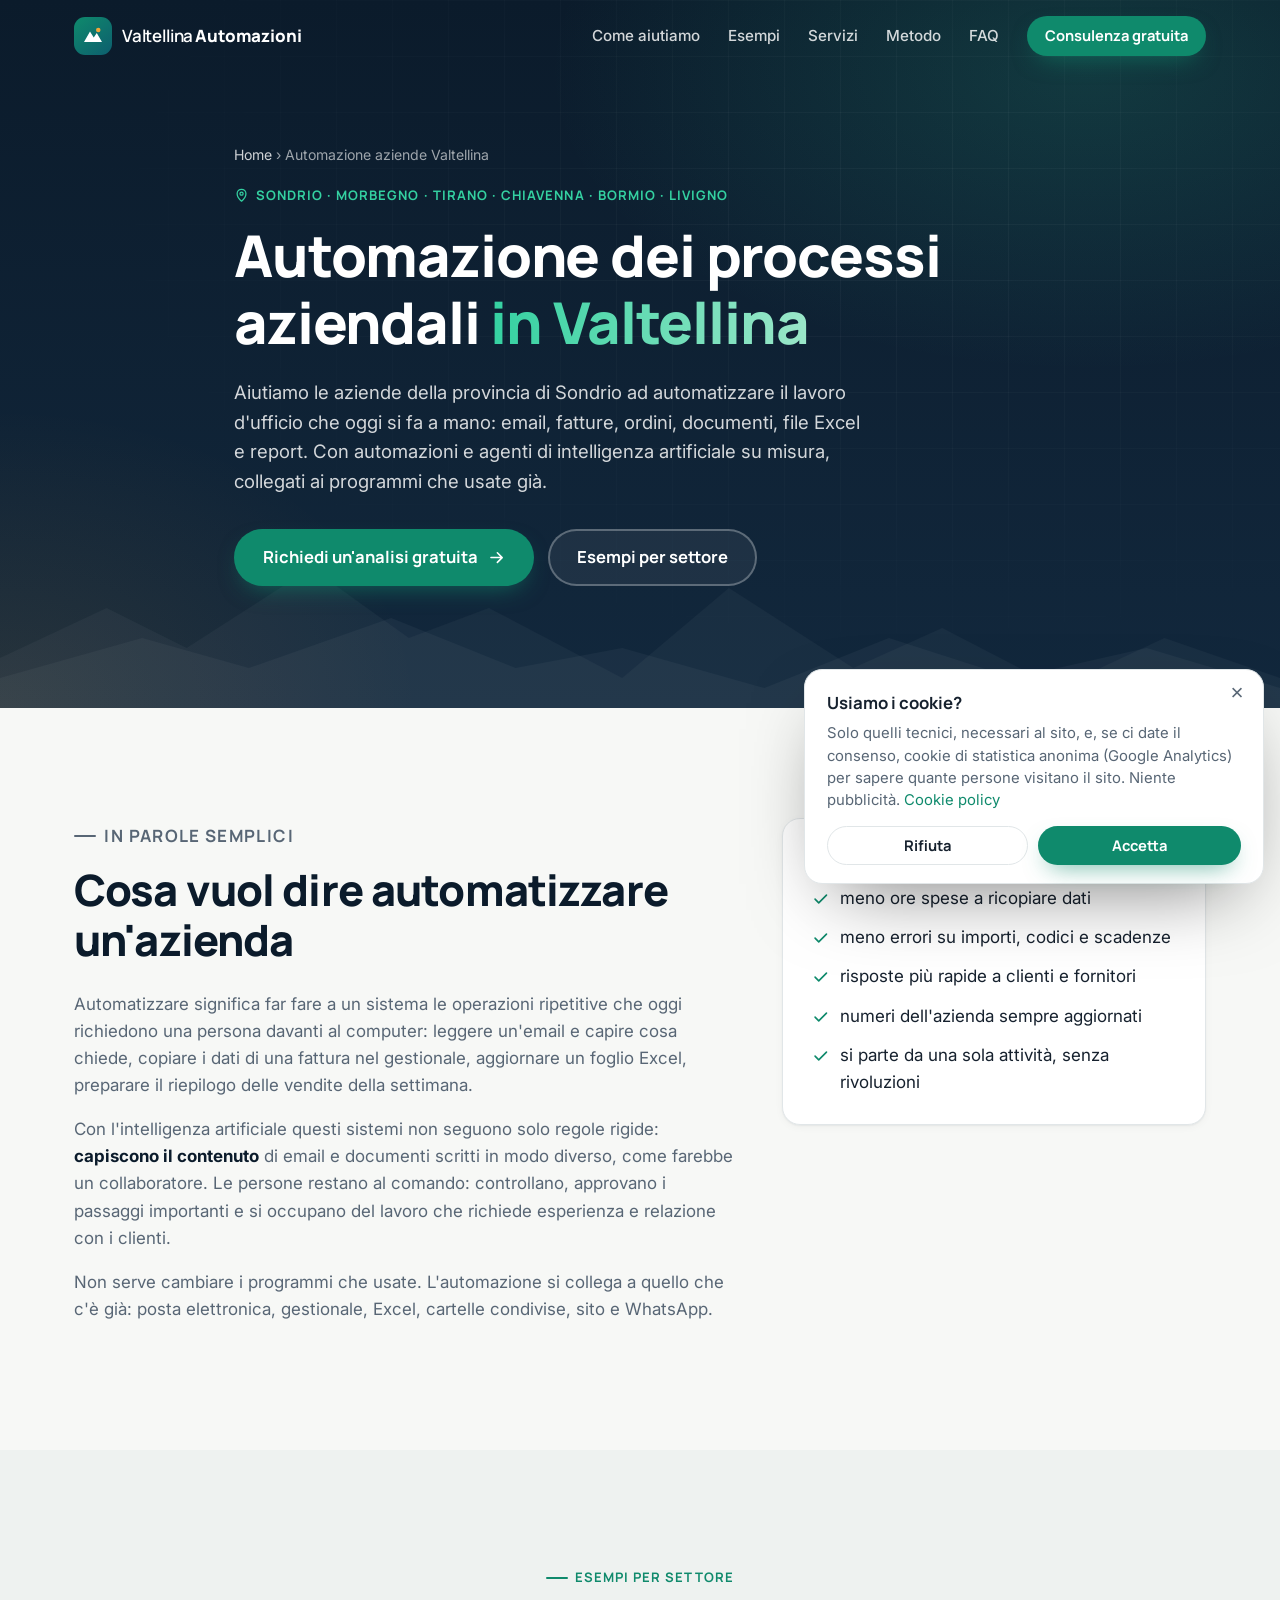
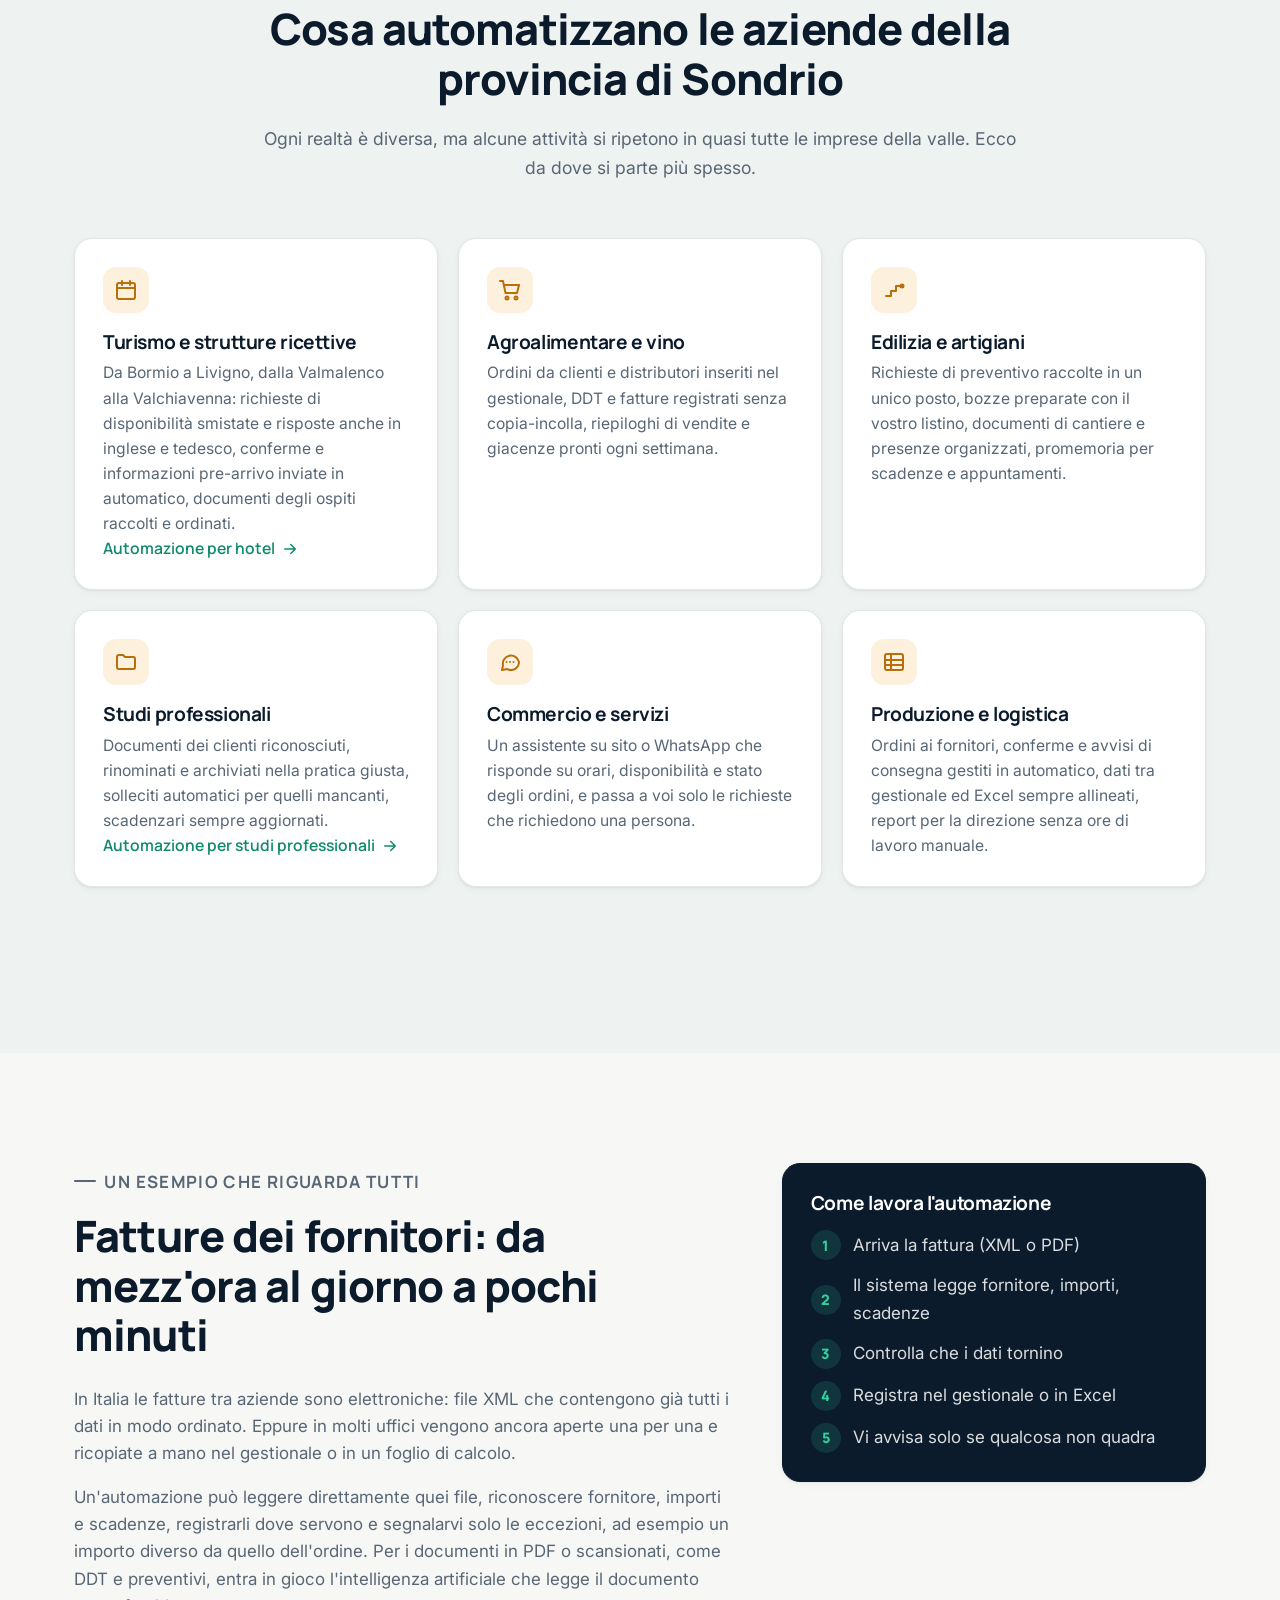
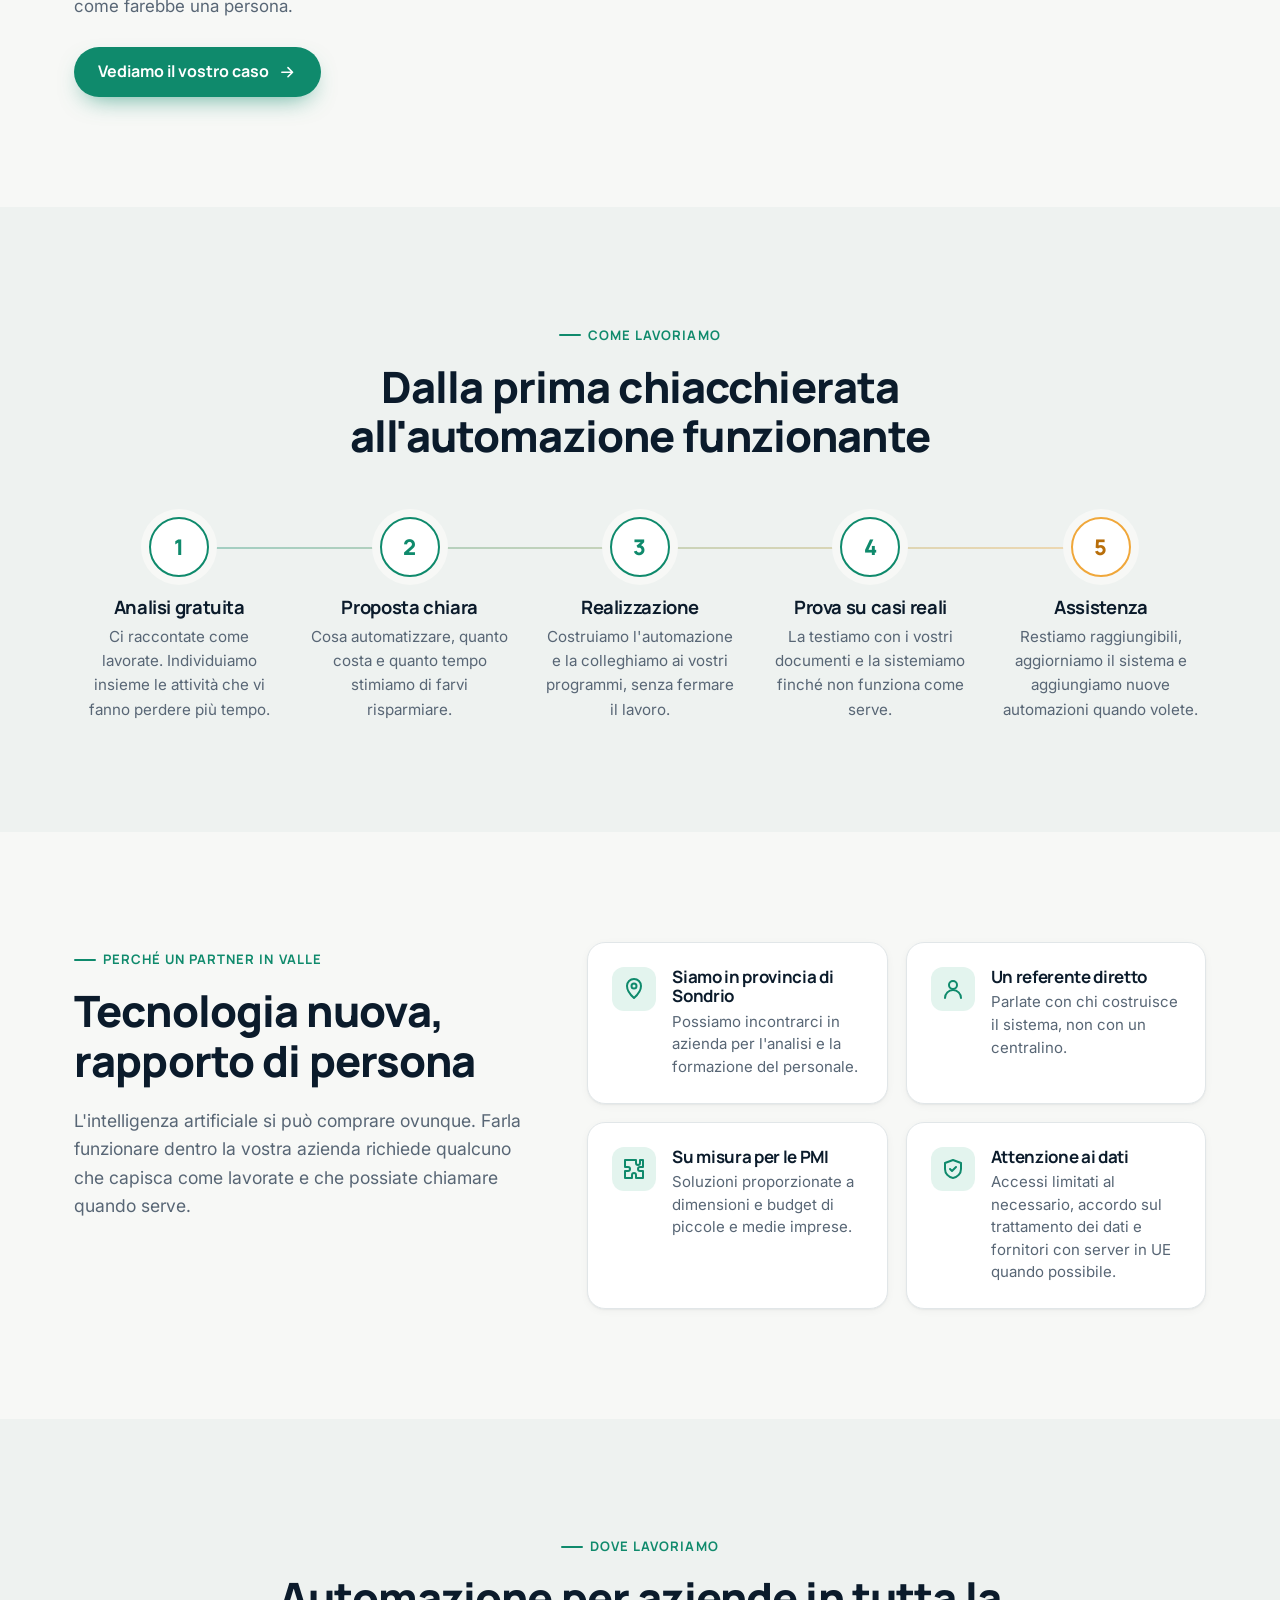
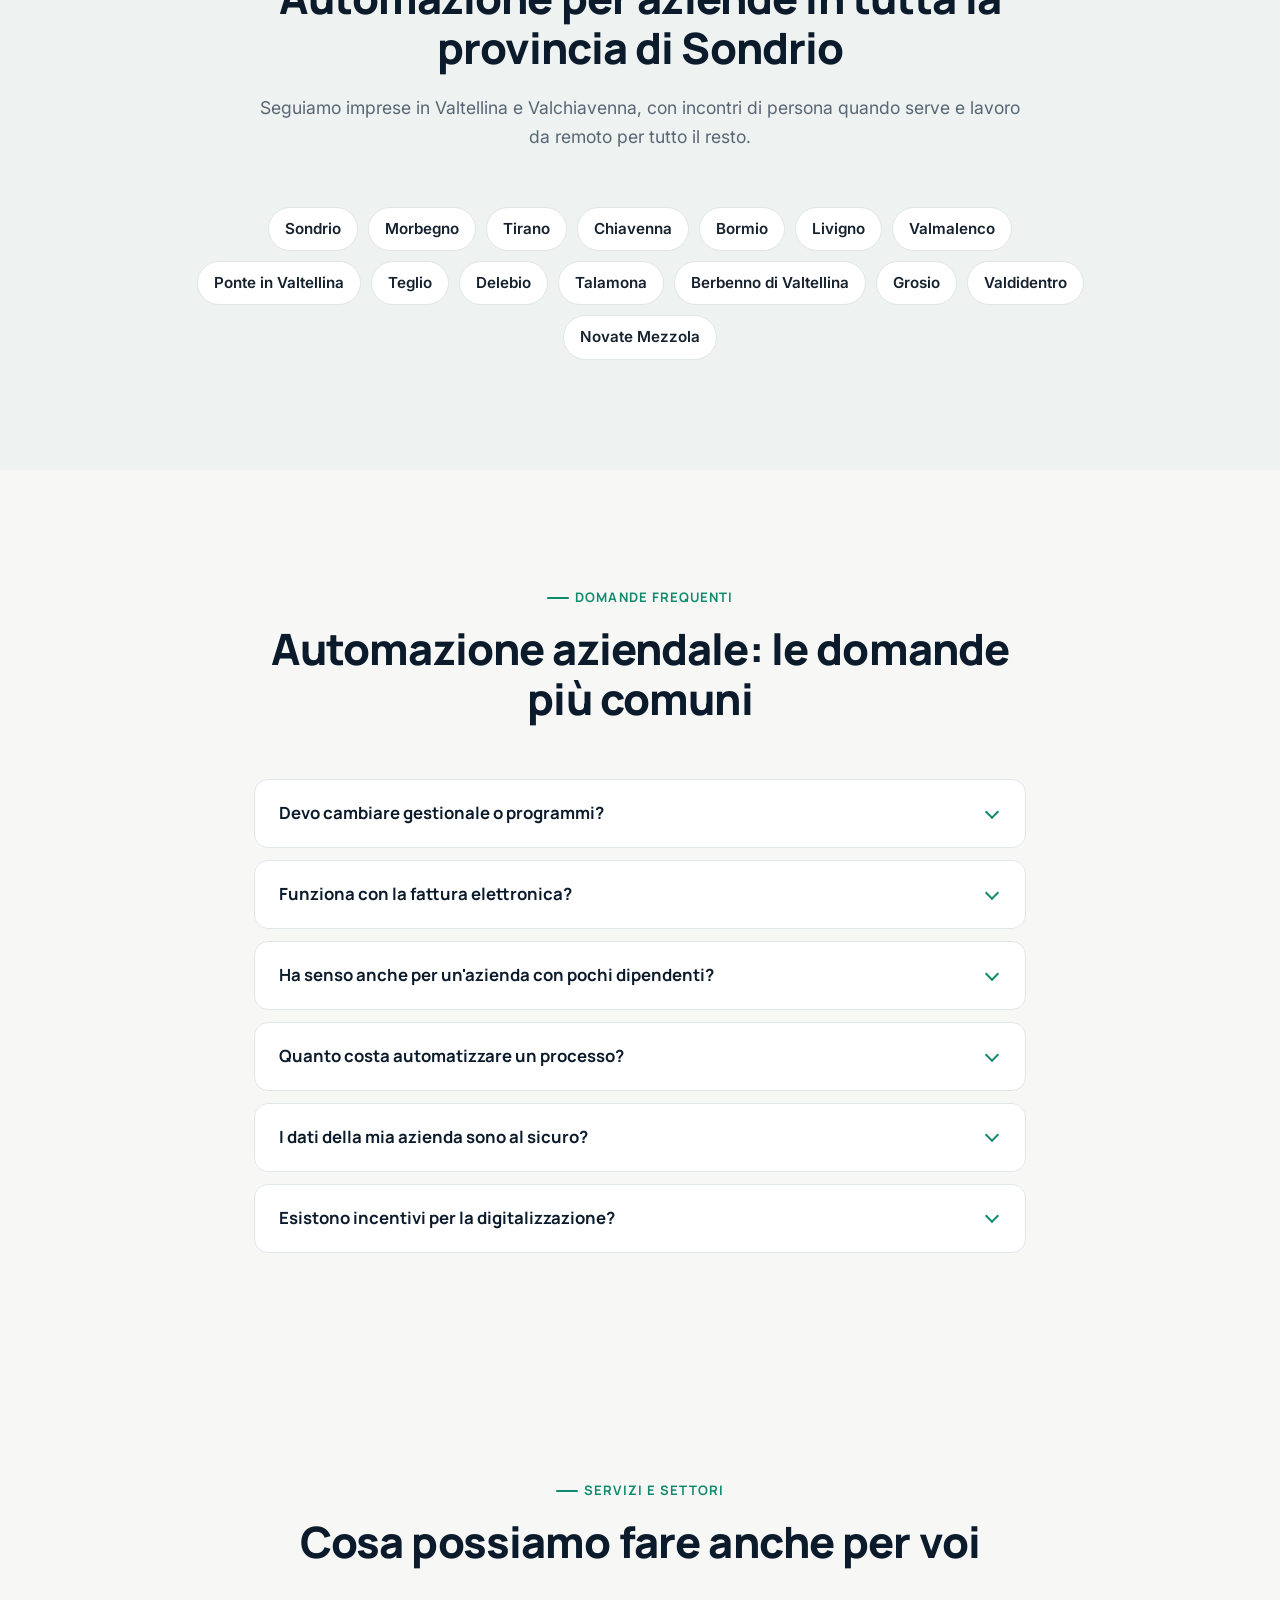
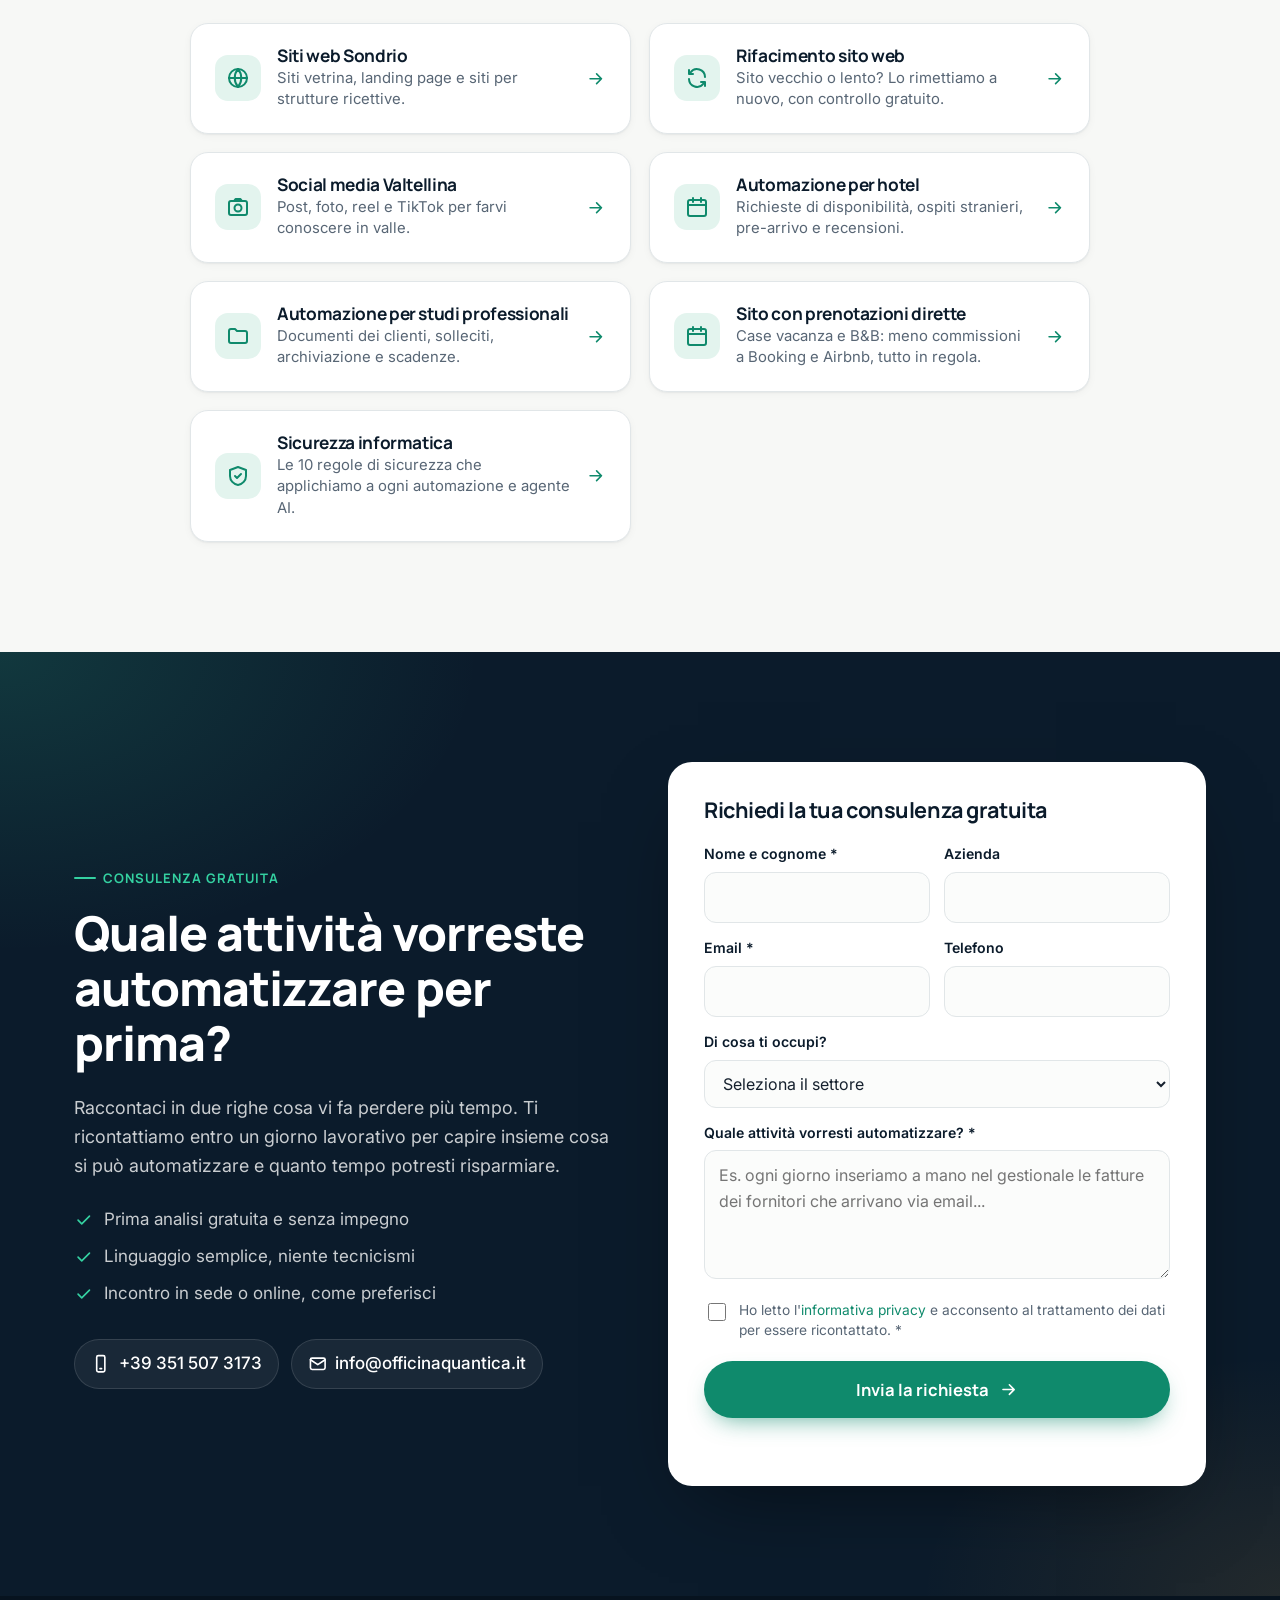
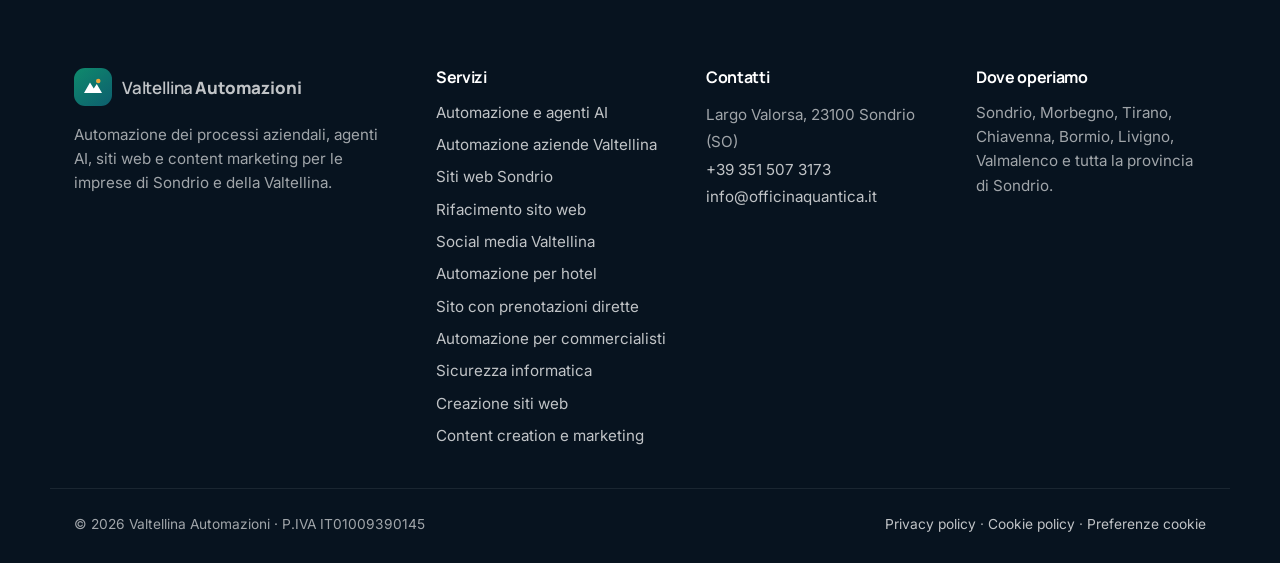
==== commit eee4a596: "Nuova pagina: rifacimento e restyling sito web a Sondrio e in Valtellina Co-Authored-By: Claude Fabl" ====
--- a/automazione-aziende-valtellina/index.html
+++ b/automazione-aziende-valtellina/index.html
@@ -382,6 +382,7 @@
         <div class="section__head reveal"><p class="eyebrow">Servizi e settori</p><h2>Cosa possiamo fare anche per voi</h2></div>
         <div class="related">
           <a class="related__item reveal" href="/siti-web-sondrio/"><svg class="ic"><use href="#i-globe"/></svg><div><h3>Siti web Sondrio</h3><p>Siti vetrina, landing page e siti per strutture ricettive.</p></div><svg class="ic related__go"><use href="#i-arrow"/></svg></a>
+          <a class="related__item reveal" href="/rifacimento-sito-web-sondrio/"><svg class="ic"><use href="#i-refresh"/></svg><div><h3>Rifacimento sito web</h3><p>Sito vecchio o lento? Lo rimettiamo a nuovo, con controllo gratuito.</p></div><svg class="ic related__go"><use href="#i-arrow"/></svg></a>
           <a class="related__item reveal" href="/social-media-valtellina/"><svg class="ic"><use href="#i-camera"/></svg><div><h3>Social media Valtellina</h3><p>Post, foto, reel e TikTok per farvi conoscere in valle.</p></div><svg class="ic related__go"><use href="#i-arrow"/></svg></a>
           <a class="related__item reveal" href="/automazione-hotel-valtellina/"><svg class="ic"><use href="#i-calendar"/></svg><div><h3>Automazione per hotel</h3><p>Richieste di disponibilità, ospiti stranieri, pre-arrivo e recensioni.</p></div><svg class="ic related__go"><use href="#i-arrow"/></svg></a>
           <a class="related__item reveal" href="/automazione-commercialisti-sondrio/"><svg class="ic"><use href="#i-folder"/></svg><div><h3>Automazione per studi professionali</h3><p>Documenti dei clienti, solleciti, archiviazione e scadenze.</p></div><svg class="ic related__go"><use href="#i-arrow"/></svg></a>
@@ -479,6 +480,7 @@
           <li><a href="/#automazione">Automazione e agenti AI</a></li>
           <li><a href="/automazione-aziende-valtellina/">Automazione aziende Valtellina</a></li>
           <li><a href="/siti-web-sondrio/">Siti web Sondrio</a></li>
+          <li><a href="/rifacimento-sito-web-sondrio/">Rifacimento sito web</a></li>
           <li><a href="/social-media-valtellina/">Social media Valtellina</a></li>
           <li><a href="/automazione-hotel-valtellina/">Automazione per hotel</a></li>
           <li><a href="/sito-prenotazioni-dirette-case-vacanza/">Sito con prenotazioni dirette</a></li>
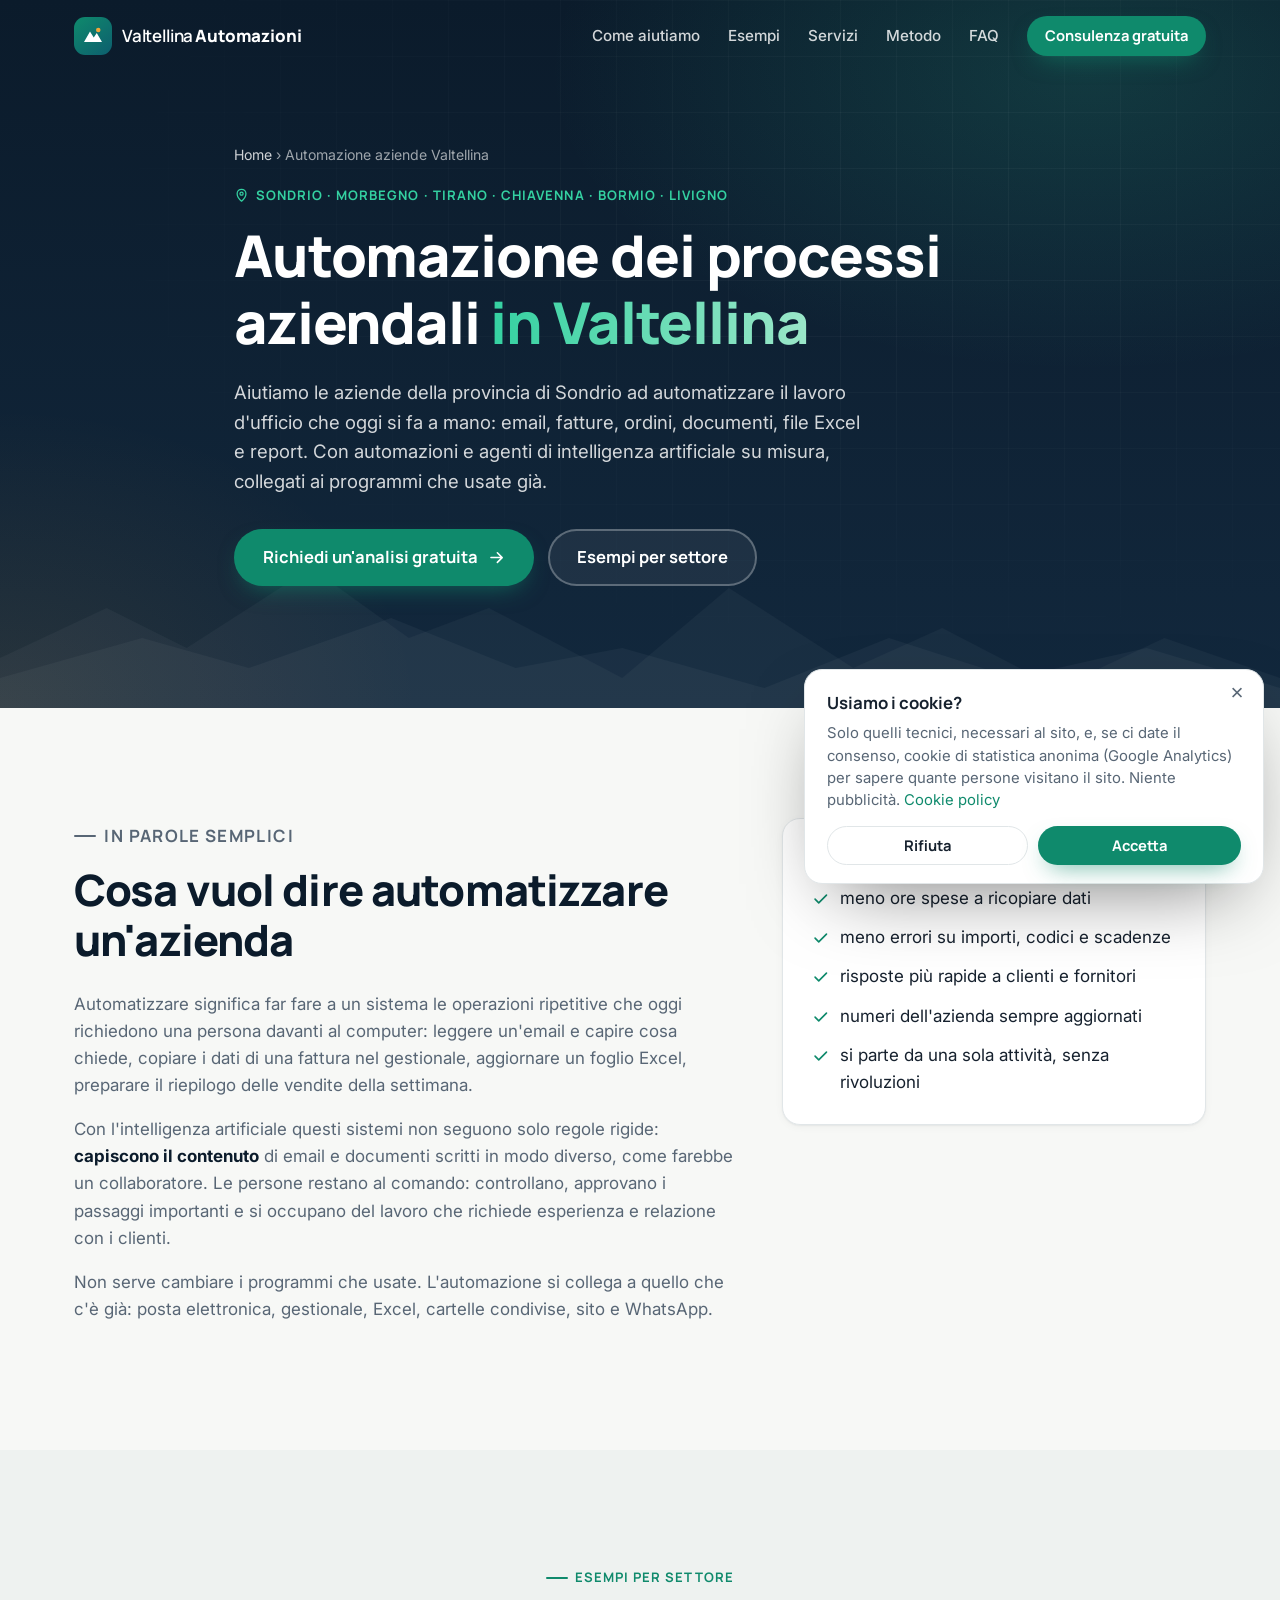
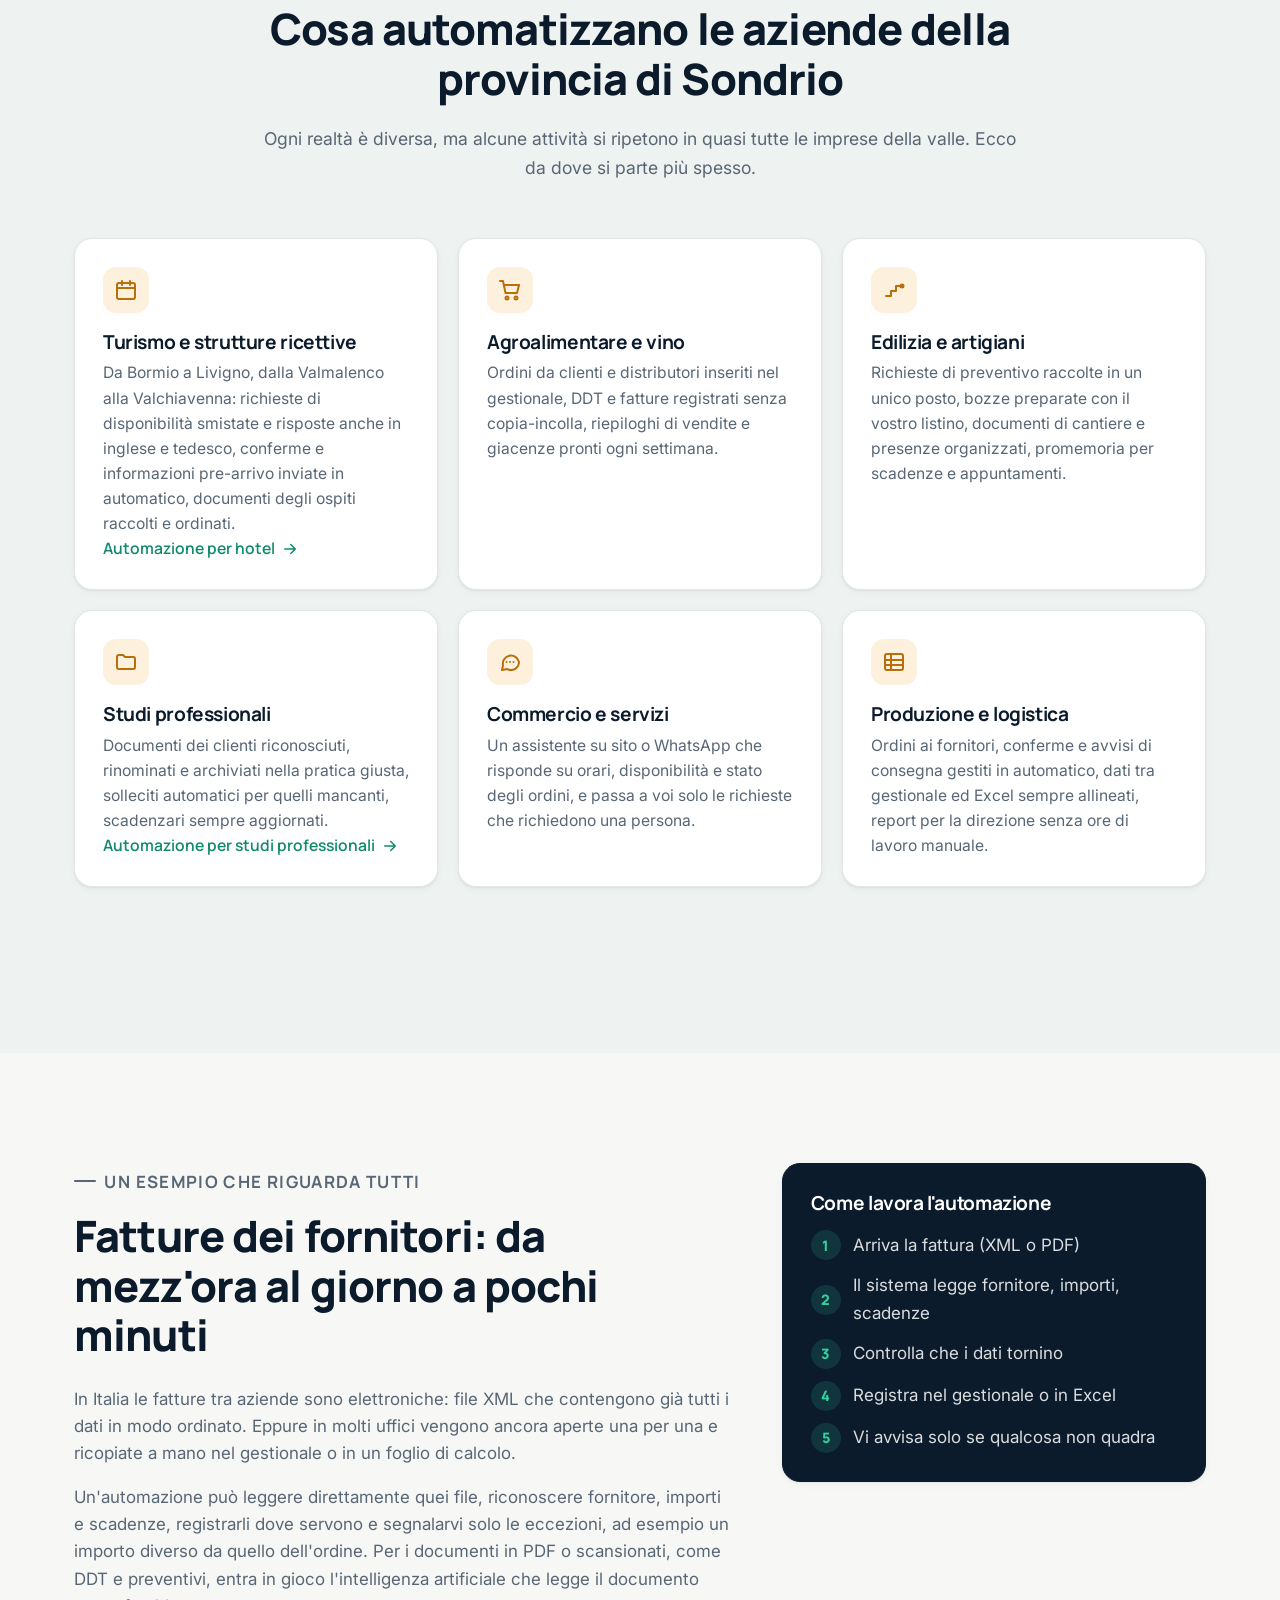
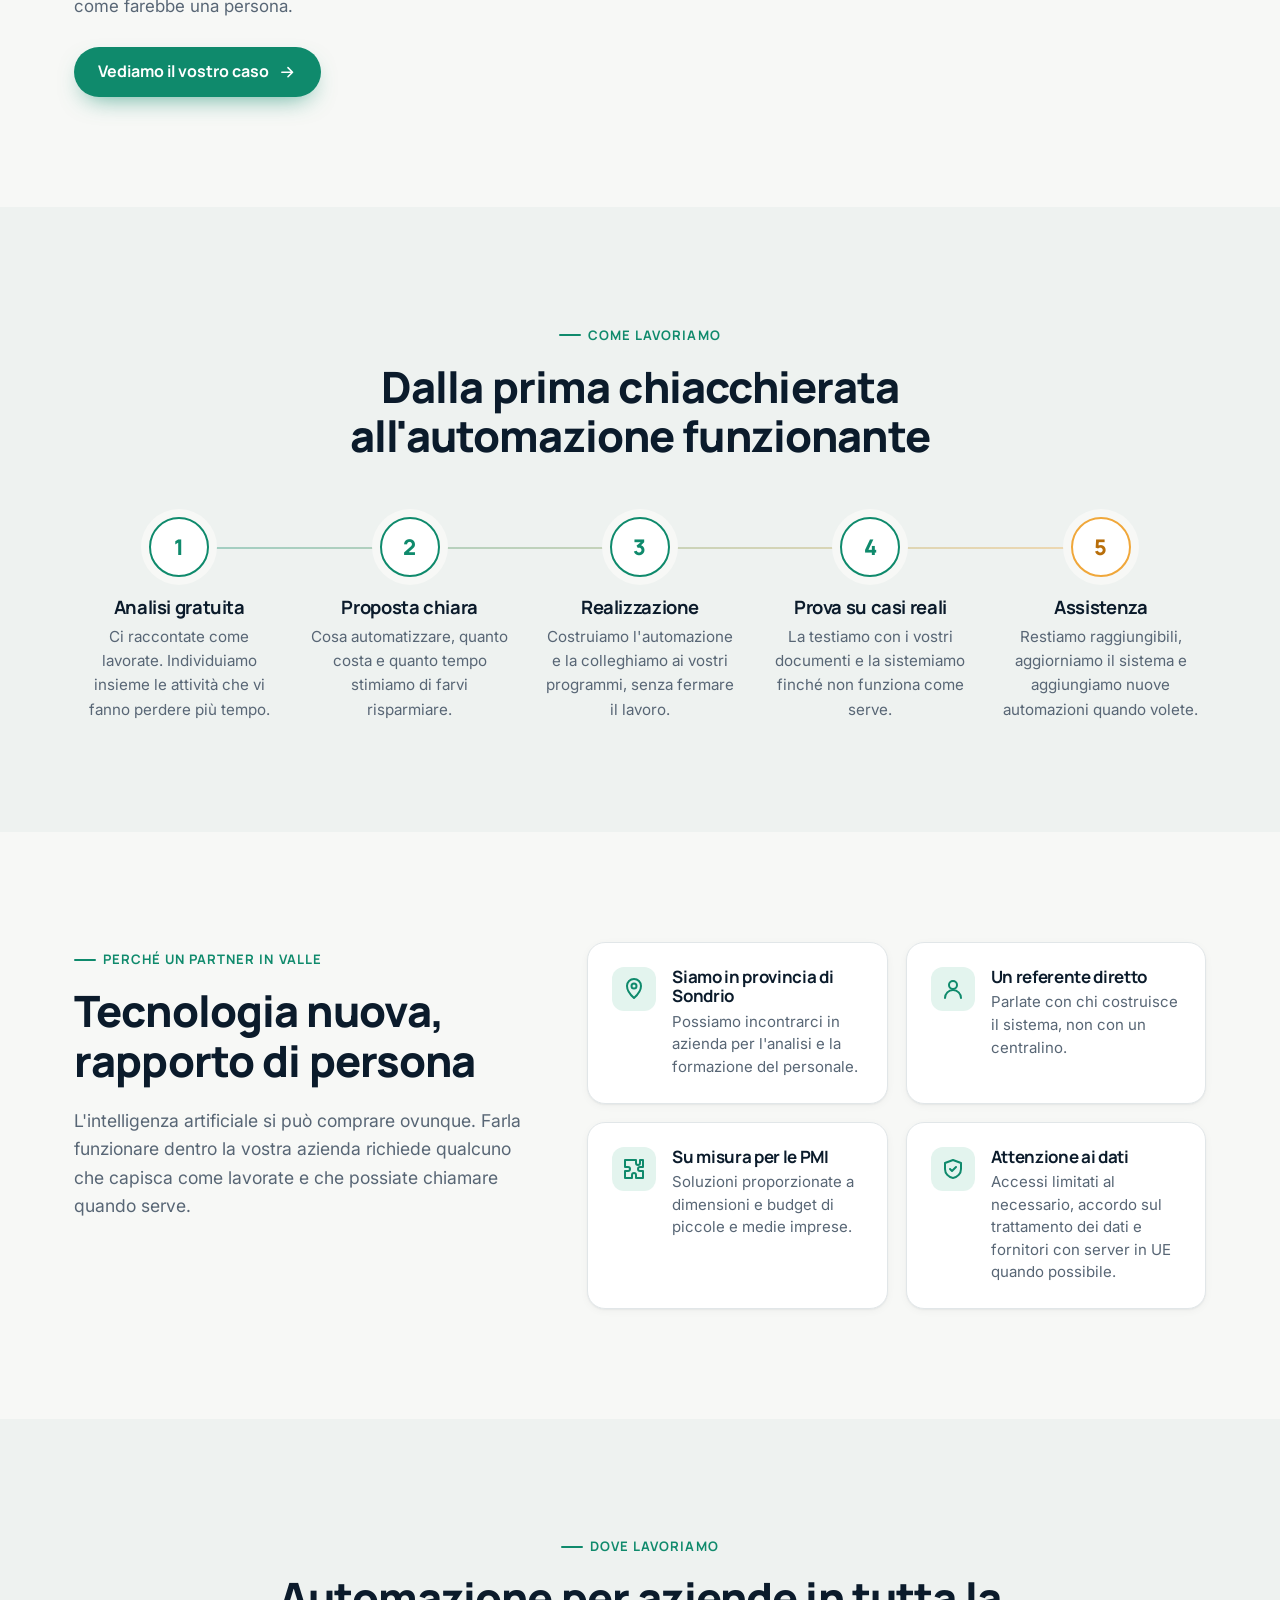
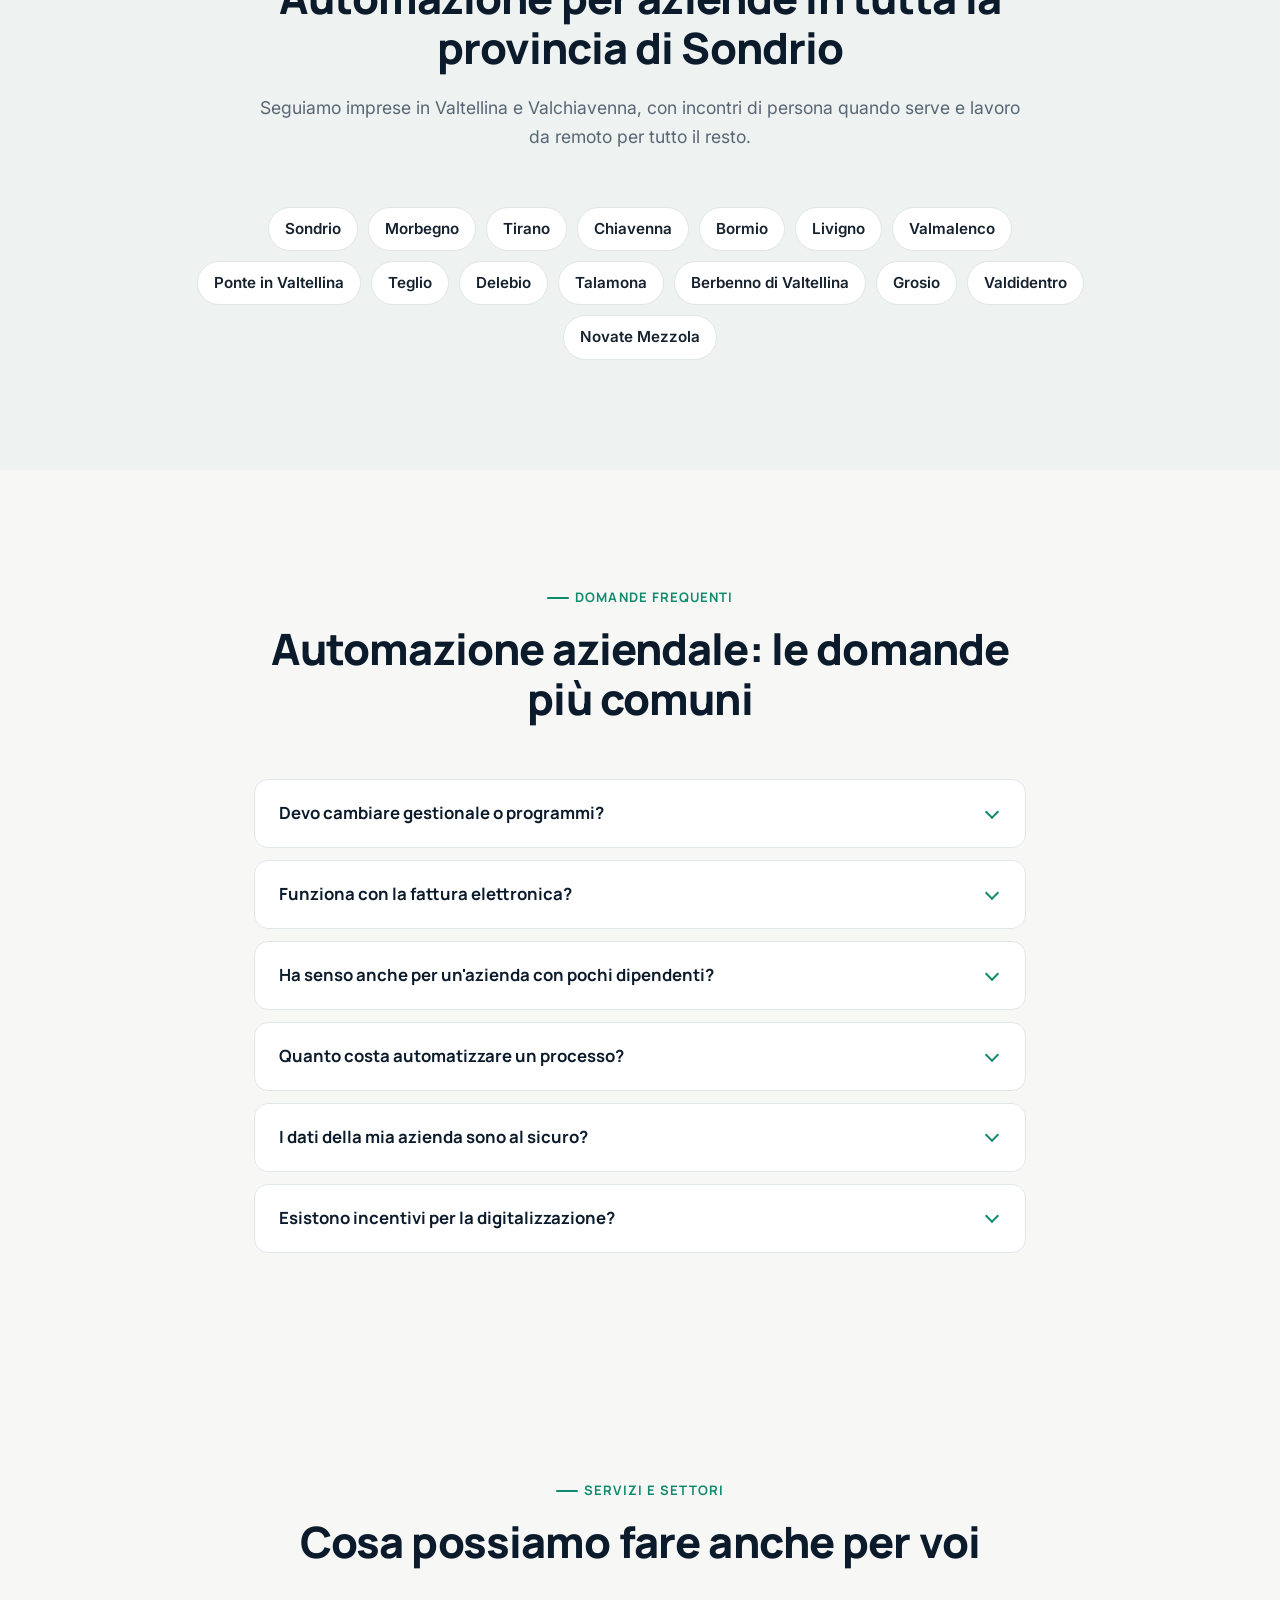
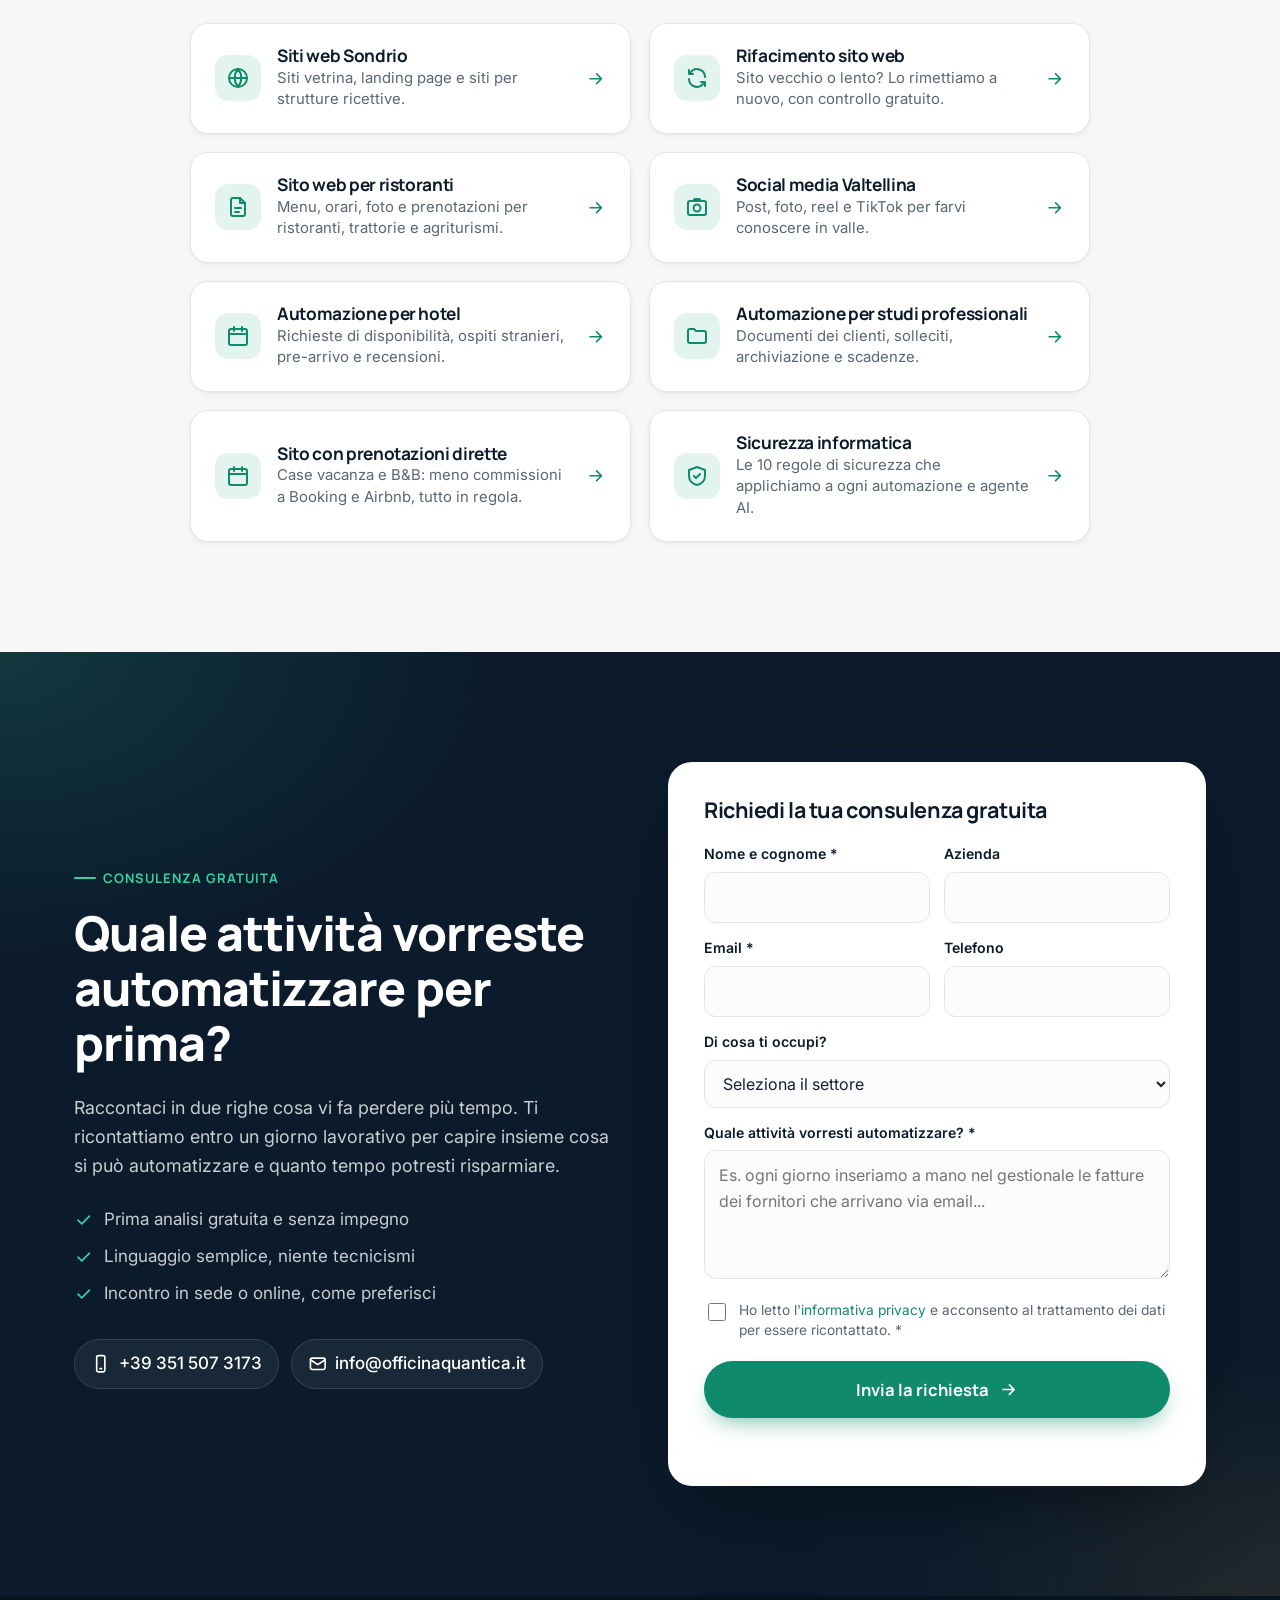
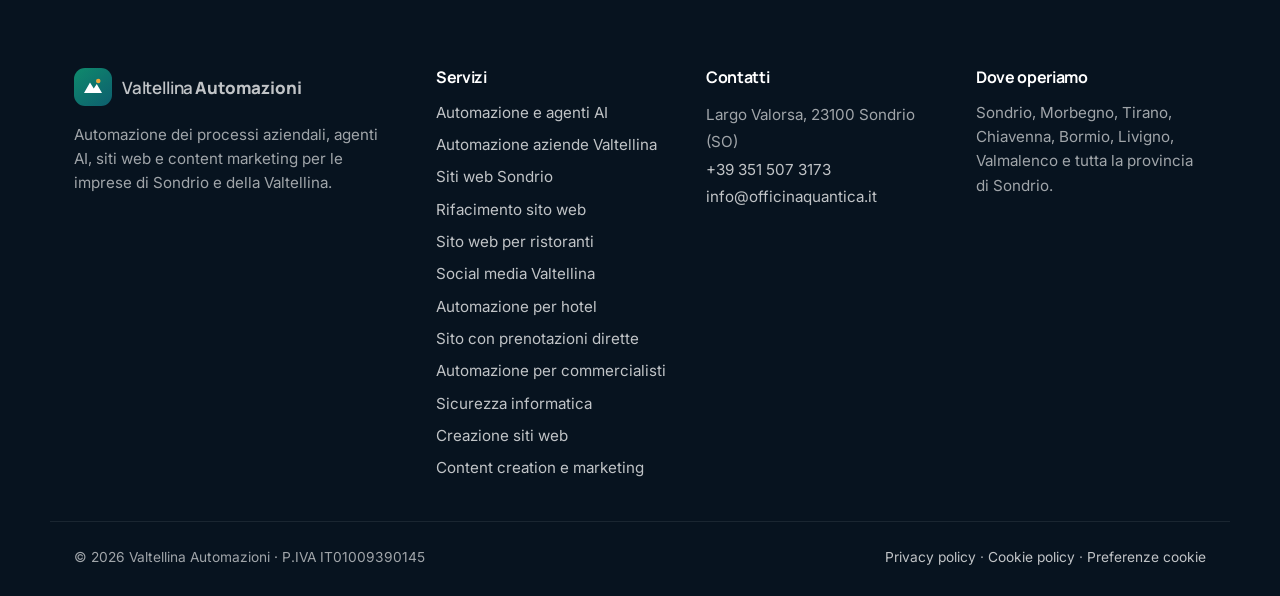
==== commit a425720c: "Nuova pagina: sito web per ristoranti in Valtellina Co-Authored-By: Claude Fable 5.2 <noreply@anthro" ====
--- a/automazione-aziende-valtellina/index.html
+++ b/automazione-aziende-valtellina/index.html
@@ -383,6 +383,7 @@
         <div class="related">
           <a class="related__item reveal" href="/siti-web-sondrio/"><svg class="ic"><use href="#i-globe"/></svg><div><h3>Siti web Sondrio</h3><p>Siti vetrina, landing page e siti per strutture ricettive.</p></div><svg class="ic related__go"><use href="#i-arrow"/></svg></a>
           <a class="related__item reveal" href="/rifacimento-sito-web-sondrio/"><svg class="ic"><use href="#i-refresh"/></svg><div><h3>Rifacimento sito web</h3><p>Sito vecchio o lento? Lo rimettiamo a nuovo, con controllo gratuito.</p></div><svg class="ic related__go"><use href="#i-arrow"/></svg></a>
+          <a class="related__item reveal" href="/sito-web-ristoranti-valtellina/"><svg class="ic"><use href="#i-file"/></svg><div><h3>Sito web per ristoranti</h3><p>Menu, orari, foto e prenotazioni per ristoranti, trattorie e agriturismi.</p></div><svg class="ic related__go"><use href="#i-arrow"/></svg></a>
           <a class="related__item reveal" href="/social-media-valtellina/"><svg class="ic"><use href="#i-camera"/></svg><div><h3>Social media Valtellina</h3><p>Post, foto, reel e TikTok per farvi conoscere in valle.</p></div><svg class="ic related__go"><use href="#i-arrow"/></svg></a>
           <a class="related__item reveal" href="/automazione-hotel-valtellina/"><svg class="ic"><use href="#i-calendar"/></svg><div><h3>Automazione per hotel</h3><p>Richieste di disponibilità, ospiti stranieri, pre-arrivo e recensioni.</p></div><svg class="ic related__go"><use href="#i-arrow"/></svg></a>
           <a class="related__item reveal" href="/automazione-commercialisti-sondrio/"><svg class="ic"><use href="#i-folder"/></svg><div><h3>Automazione per studi professionali</h3><p>Documenti dei clienti, solleciti, archiviazione e scadenze.</p></div><svg class="ic related__go"><use href="#i-arrow"/></svg></a>
@@ -481,6 +482,7 @@
           <li><a href="/automazione-aziende-valtellina/">Automazione aziende Valtellina</a></li>
           <li><a href="/siti-web-sondrio/">Siti web Sondrio</a></li>
           <li><a href="/rifacimento-sito-web-sondrio/">Rifacimento sito web</a></li>
+          <li><a href="/sito-web-ristoranti-valtellina/">Sito web per ristoranti</a></li>
           <li><a href="/social-media-valtellina/">Social media Valtellina</a></li>
           <li><a href="/automazione-hotel-valtellina/">Automazione per hotel</a></li>
           <li><a href="/sito-prenotazioni-dirette-case-vacanza/">Sito con prenotazioni dirette</a></li>
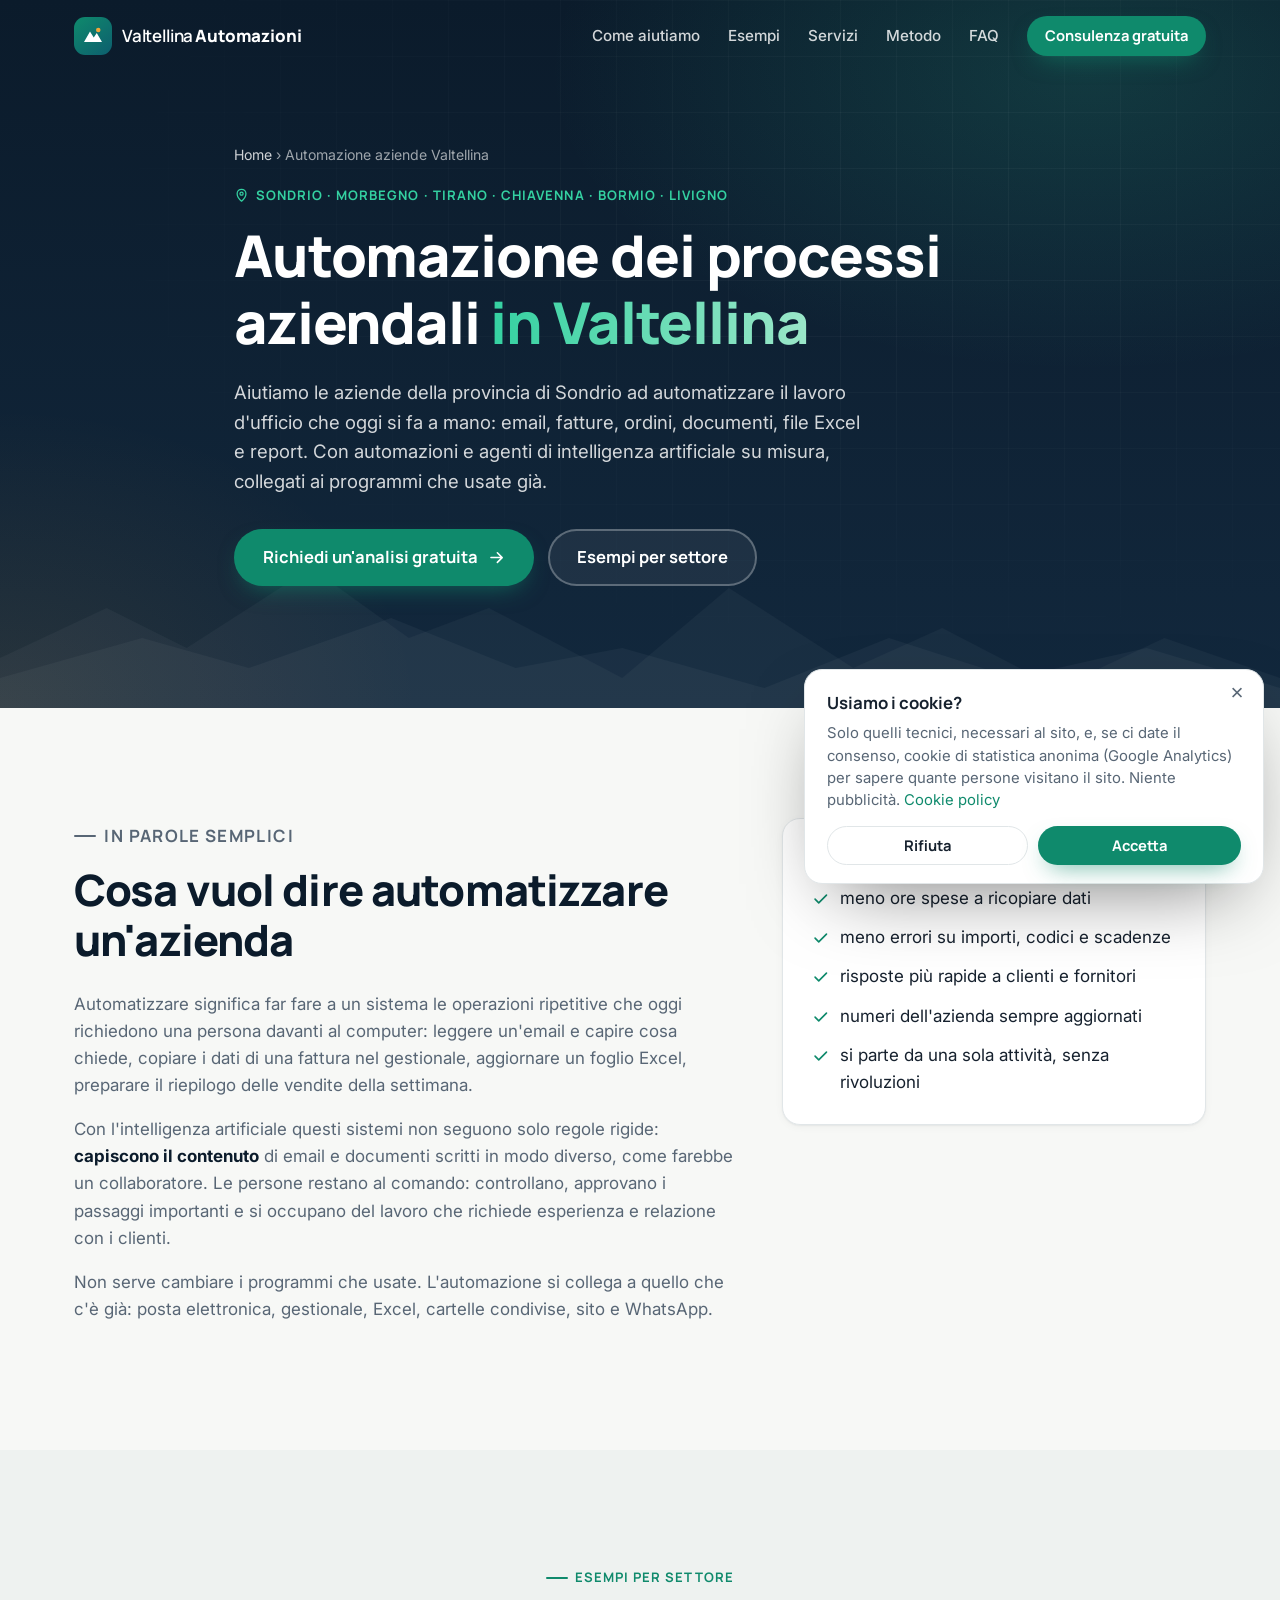
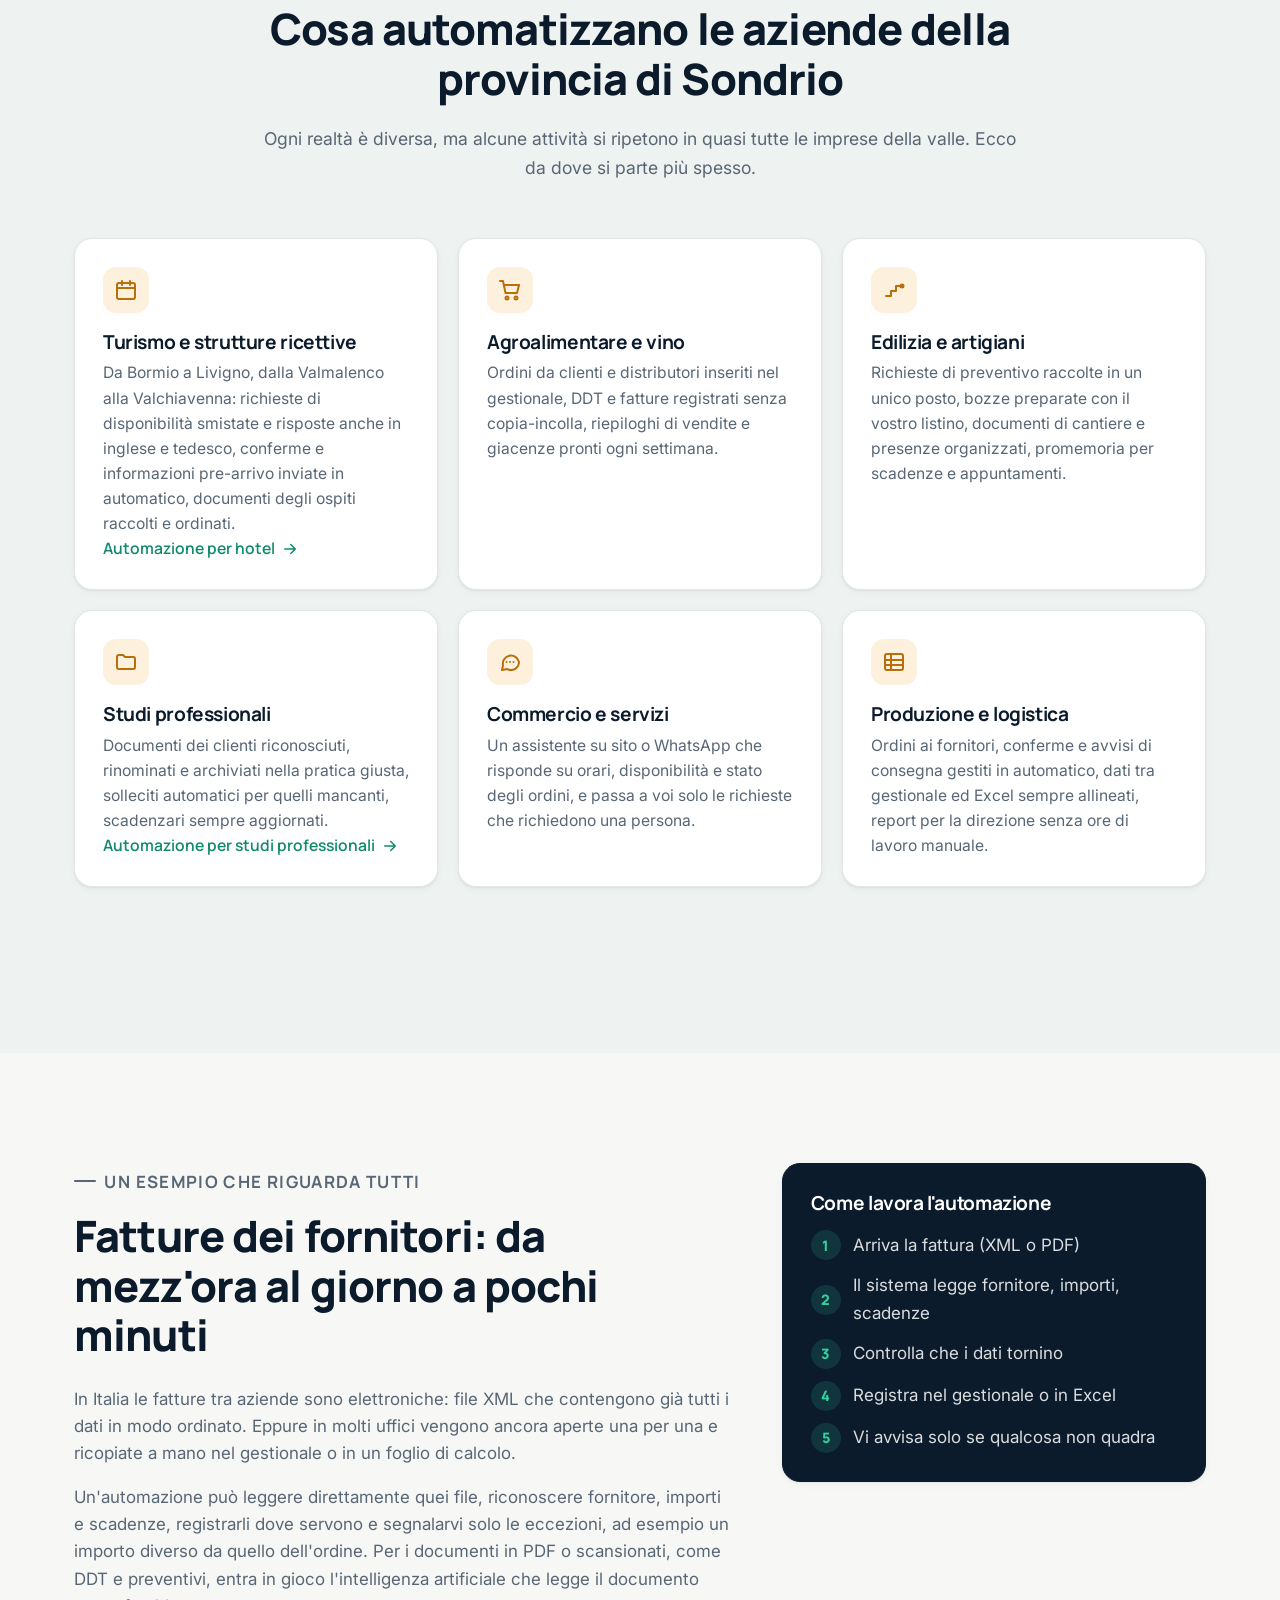
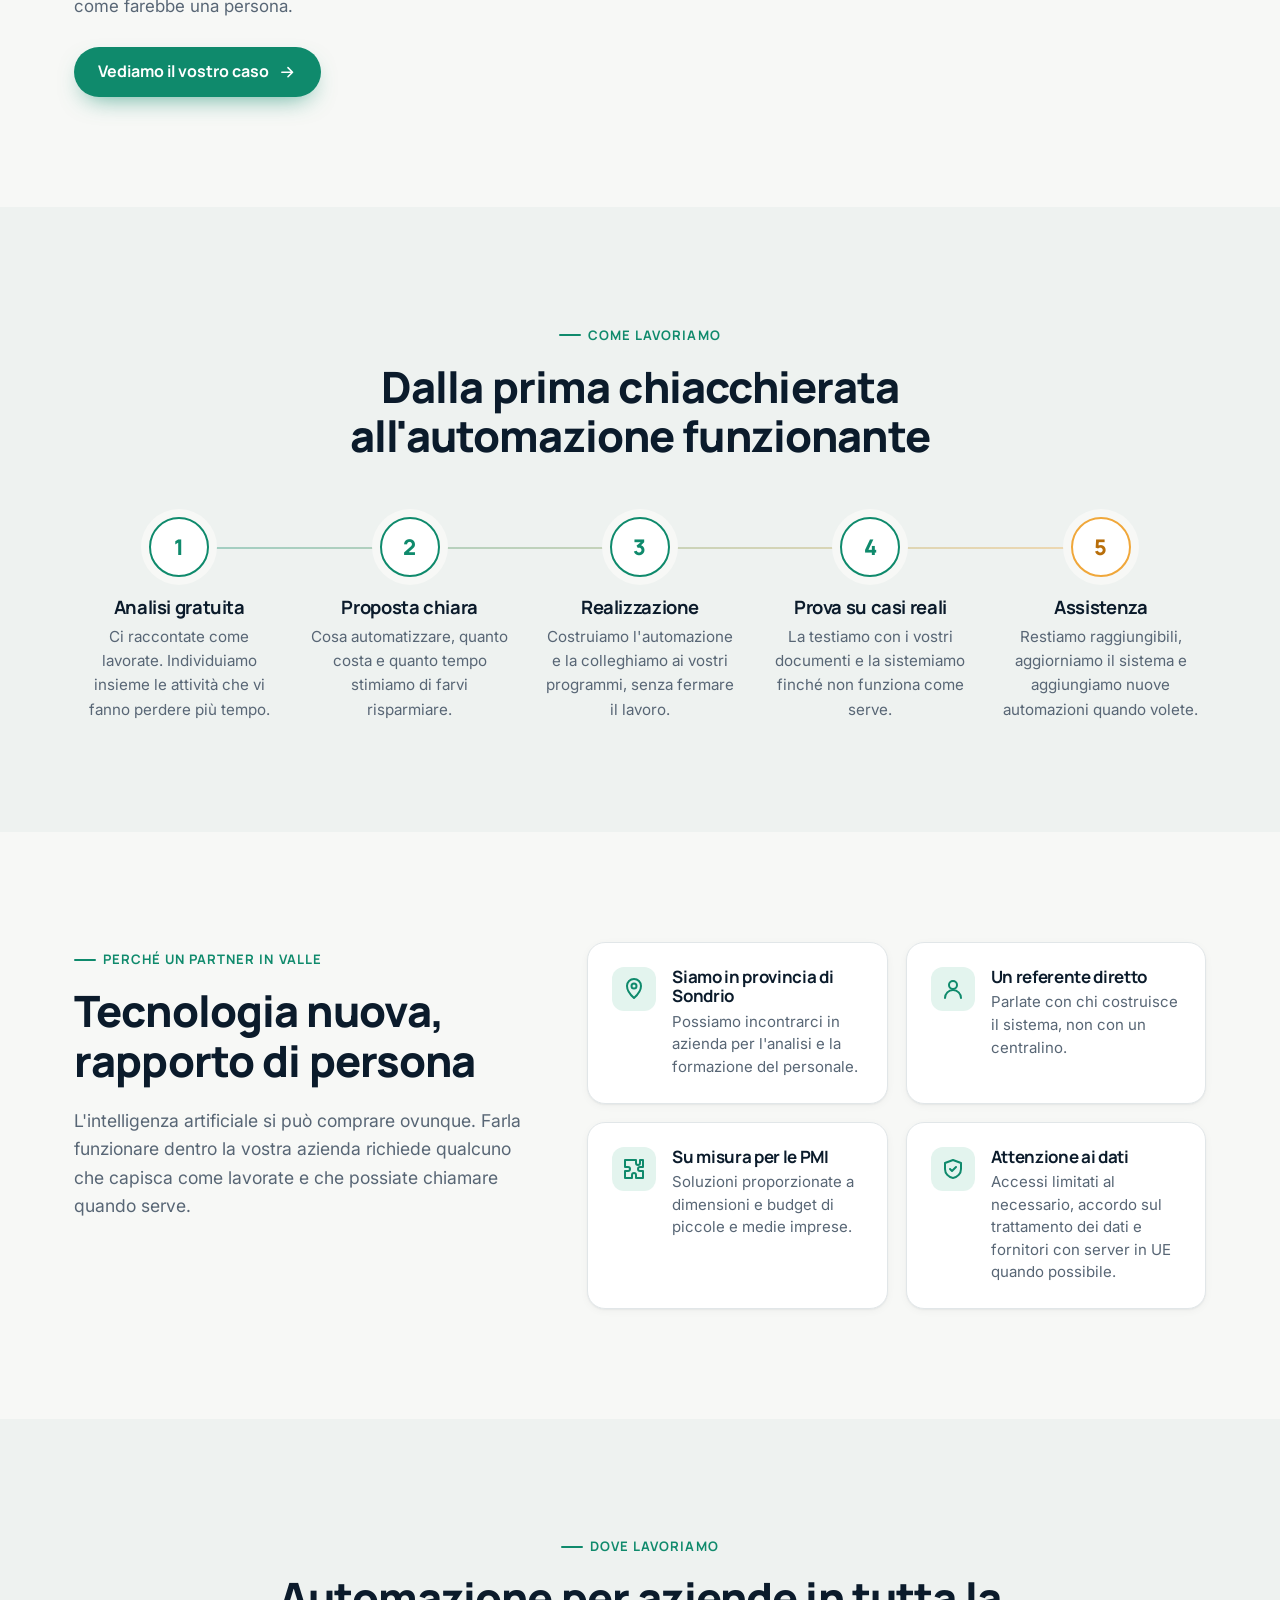
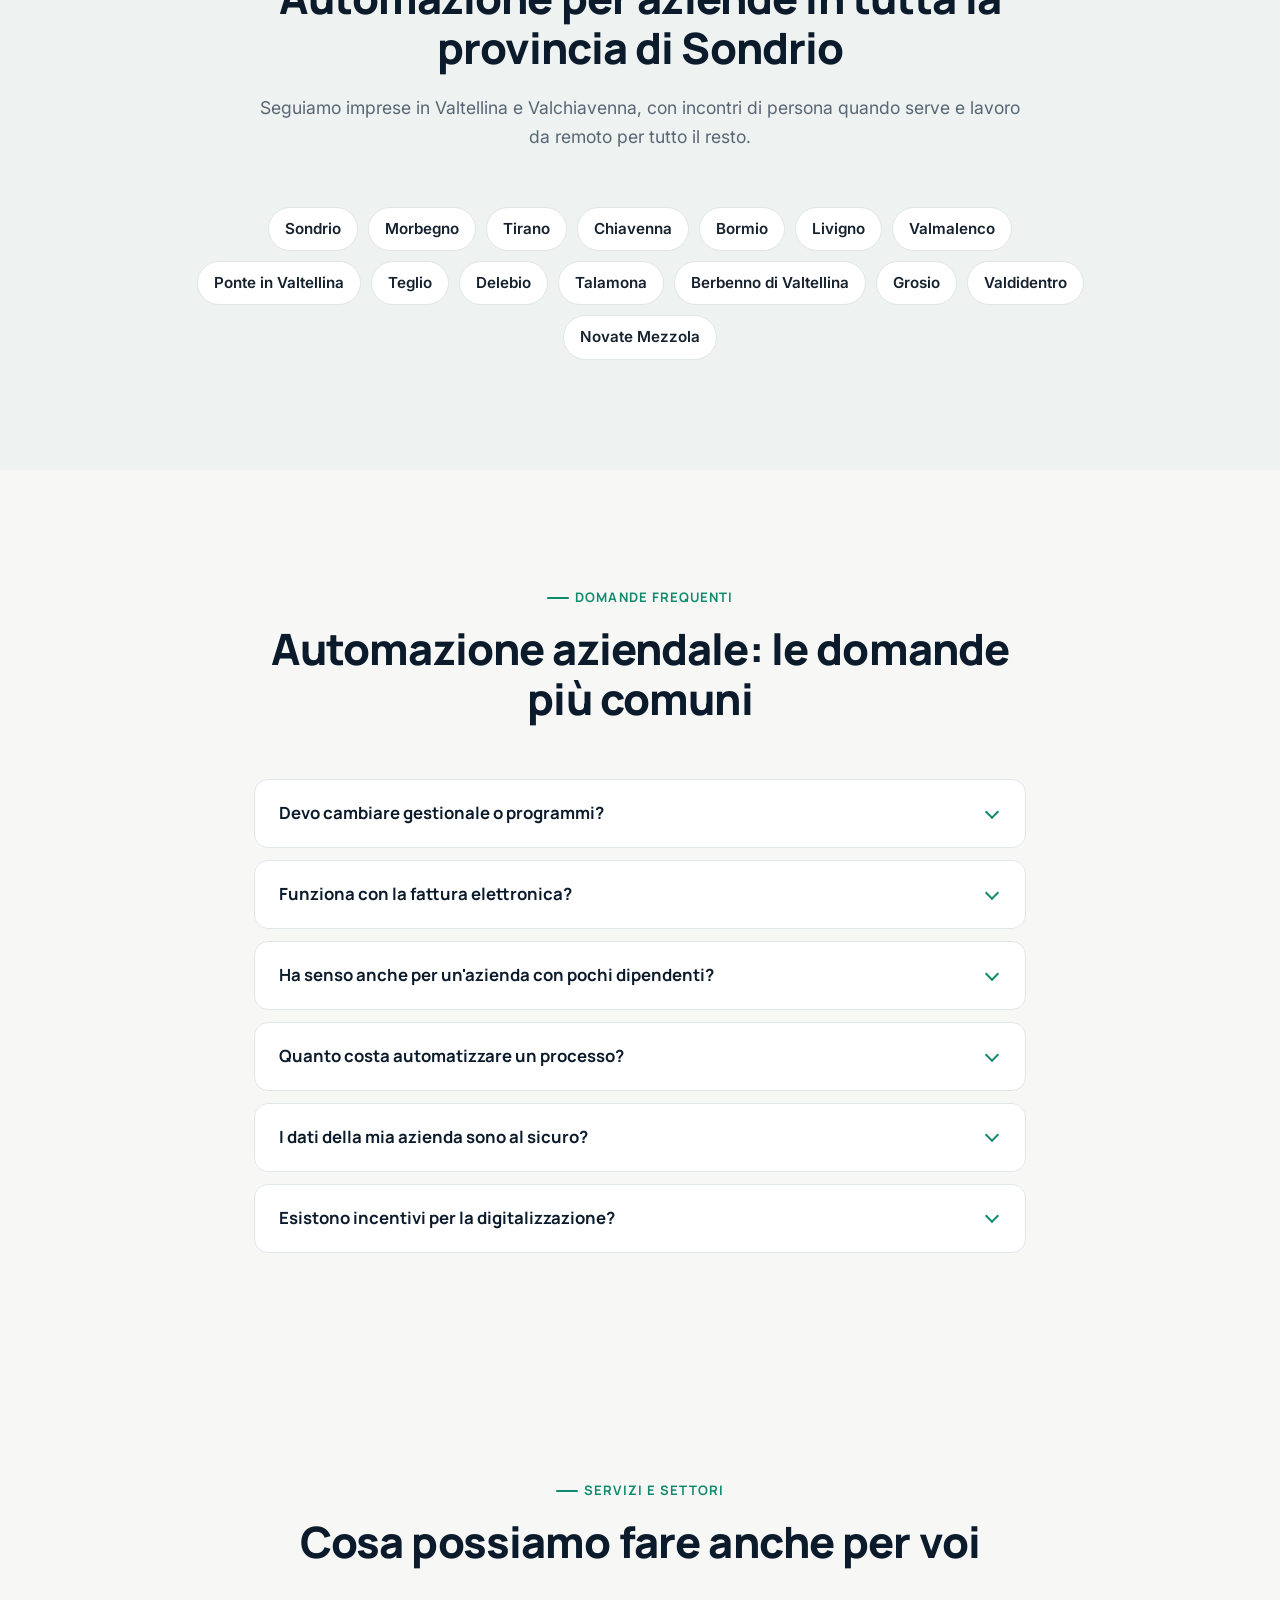
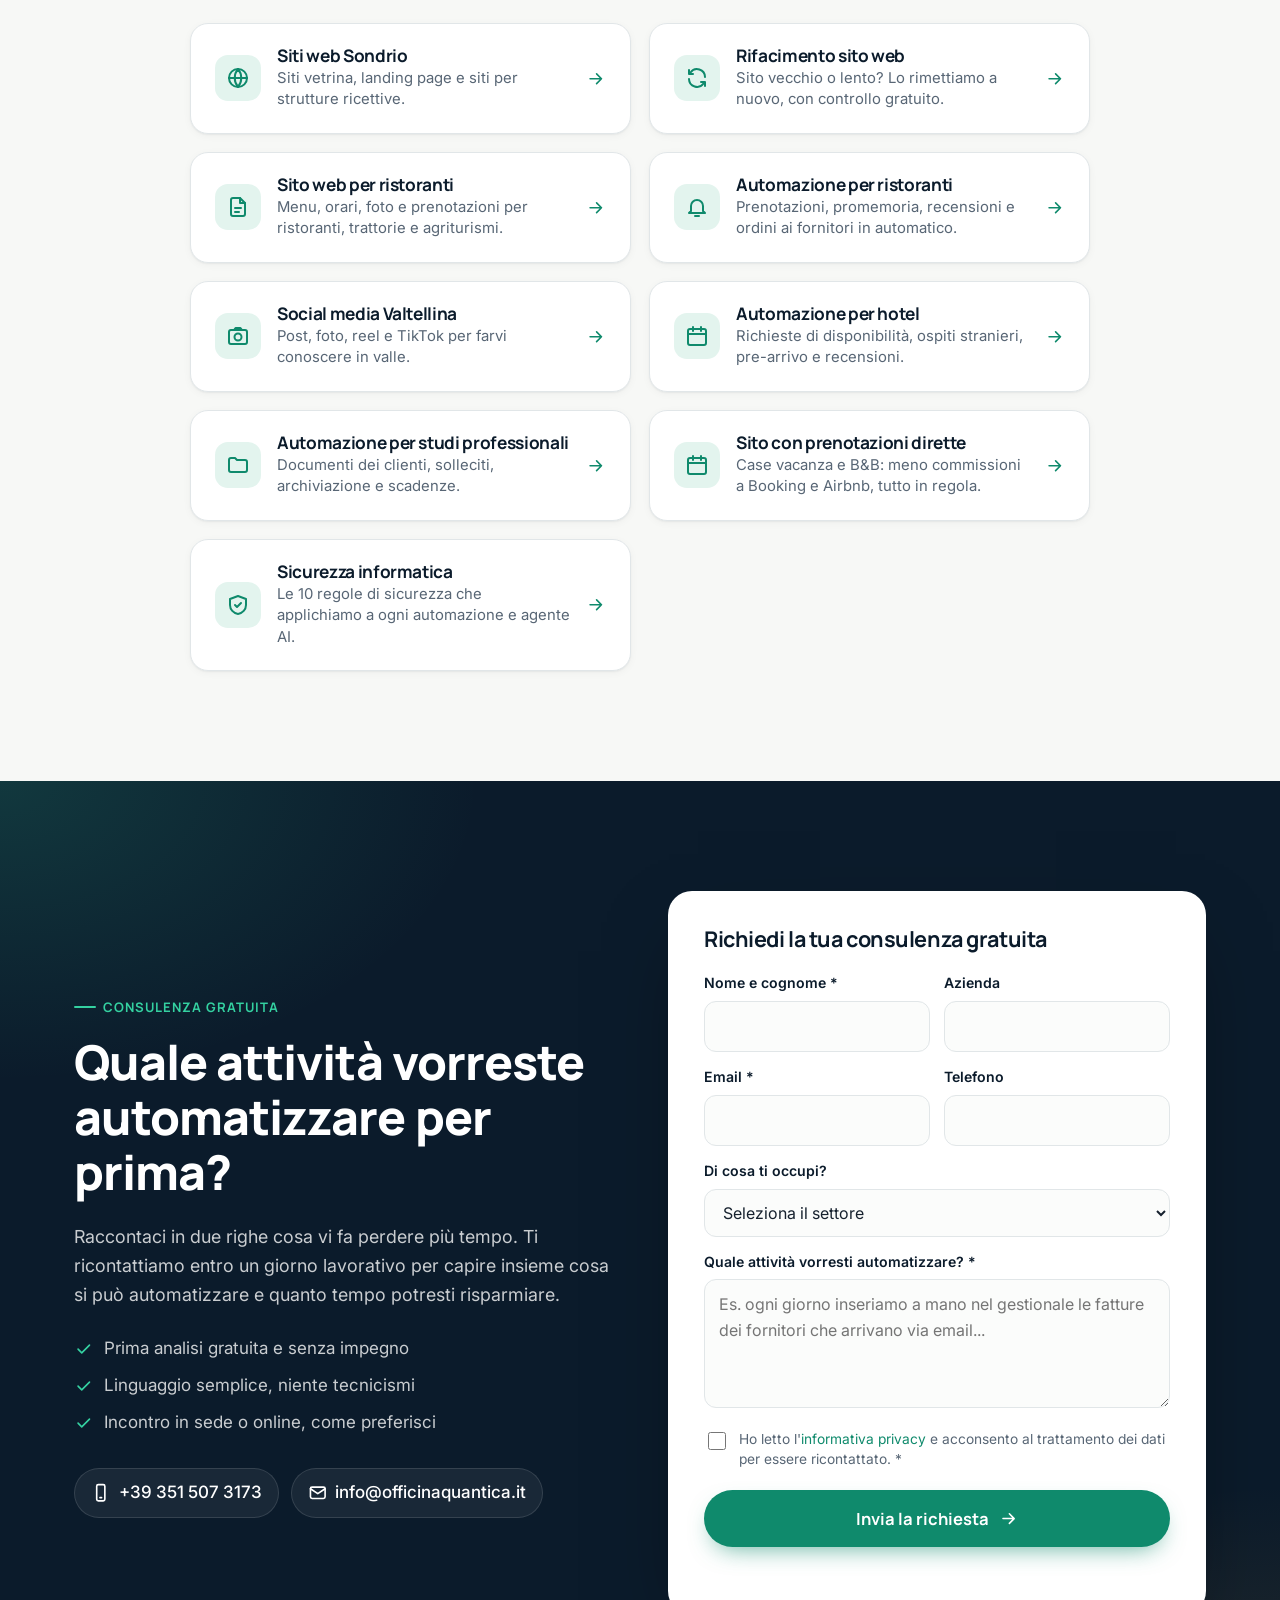
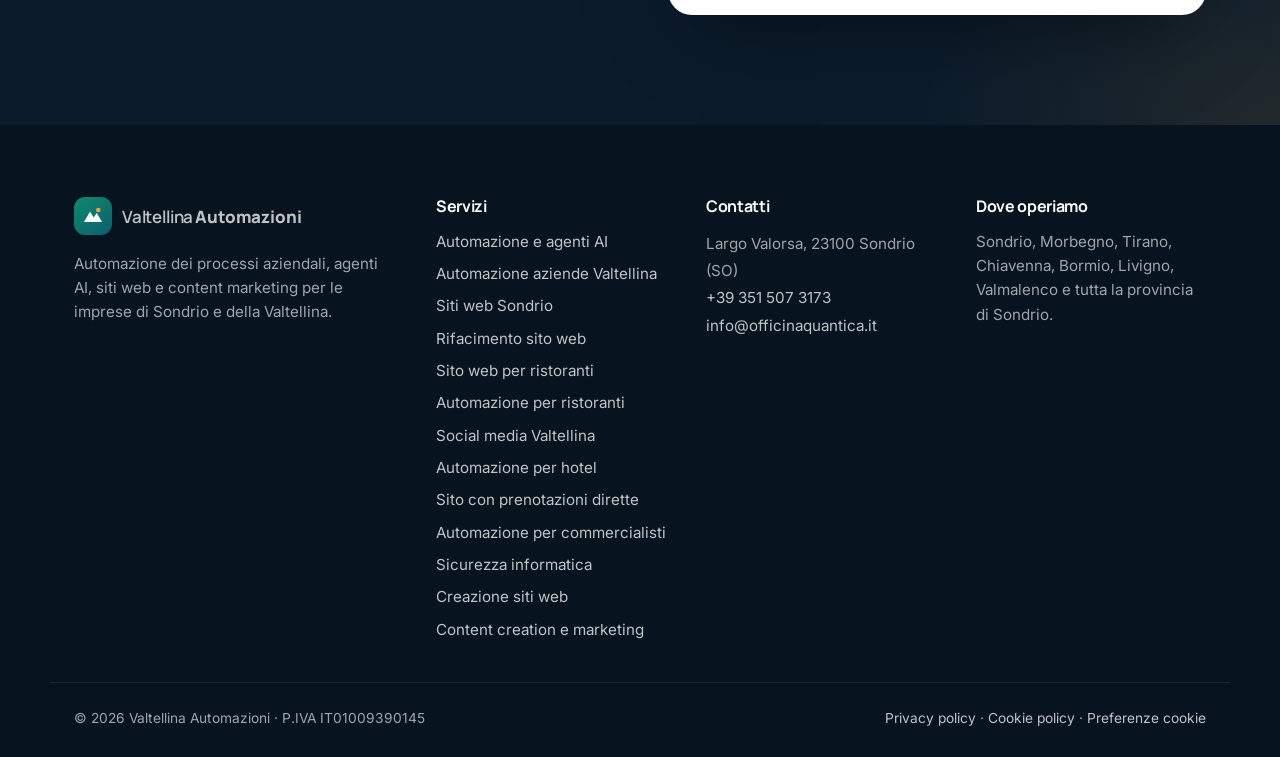
==== commit fd0dba12: "Nuova pagina: automazione per ristoranti in Valtellina (prenotazioni, promemoria, recensioni, ordini" ====
--- a/automazione-aziende-valtellina/index.html
+++ b/automazione-aziende-valtellina/index.html
@@ -384,6 +384,7 @@
           <a class="related__item reveal" href="/siti-web-sondrio/"><svg class="ic"><use href="#i-globe"/></svg><div><h3>Siti web Sondrio</h3><p>Siti vetrina, landing page e siti per strutture ricettive.</p></div><svg class="ic related__go"><use href="#i-arrow"/></svg></a>
           <a class="related__item reveal" href="/rifacimento-sito-web-sondrio/"><svg class="ic"><use href="#i-refresh"/></svg><div><h3>Rifacimento sito web</h3><p>Sito vecchio o lento? Lo rimettiamo a nuovo, con controllo gratuito.</p></div><svg class="ic related__go"><use href="#i-arrow"/></svg></a>
           <a class="related__item reveal" href="/sito-web-ristoranti-valtellina/"><svg class="ic"><use href="#i-file"/></svg><div><h3>Sito web per ristoranti</h3><p>Menu, orari, foto e prenotazioni per ristoranti, trattorie e agriturismi.</p></div><svg class="ic related__go"><use href="#i-arrow"/></svg></a>
+          <a class="related__item reveal" href="/automazione-ristoranti-valtellina/"><svg class="ic"><use href="#i-bell"/></svg><div><h3>Automazione per ristoranti</h3><p>Prenotazioni, promemoria, recensioni e ordini ai fornitori in automatico.</p></div><svg class="ic related__go"><use href="#i-arrow"/></svg></a>
           <a class="related__item reveal" href="/social-media-valtellina/"><svg class="ic"><use href="#i-camera"/></svg><div><h3>Social media Valtellina</h3><p>Post, foto, reel e TikTok per farvi conoscere in valle.</p></div><svg class="ic related__go"><use href="#i-arrow"/></svg></a>
           <a class="related__item reveal" href="/automazione-hotel-valtellina/"><svg class="ic"><use href="#i-calendar"/></svg><div><h3>Automazione per hotel</h3><p>Richieste di disponibilità, ospiti stranieri, pre-arrivo e recensioni.</p></div><svg class="ic related__go"><use href="#i-arrow"/></svg></a>
           <a class="related__item reveal" href="/automazione-commercialisti-sondrio/"><svg class="ic"><use href="#i-folder"/></svg><div><h3>Automazione per studi professionali</h3><p>Documenti dei clienti, solleciti, archiviazione e scadenze.</p></div><svg class="ic related__go"><use href="#i-arrow"/></svg></a>
@@ -483,6 +484,7 @@
           <li><a href="/siti-web-sondrio/">Siti web Sondrio</a></li>
           <li><a href="/rifacimento-sito-web-sondrio/">Rifacimento sito web</a></li>
           <li><a href="/sito-web-ristoranti-valtellina/">Sito web per ristoranti</a></li>
+          <li><a href="/automazione-ristoranti-valtellina/">Automazione per ristoranti</a></li>
           <li><a href="/social-media-valtellina/">Social media Valtellina</a></li>
           <li><a href="/automazione-hotel-valtellina/">Automazione per hotel</a></li>
           <li><a href="/sito-prenotazioni-dirette-case-vacanza/">Sito con prenotazioni dirette</a></li>
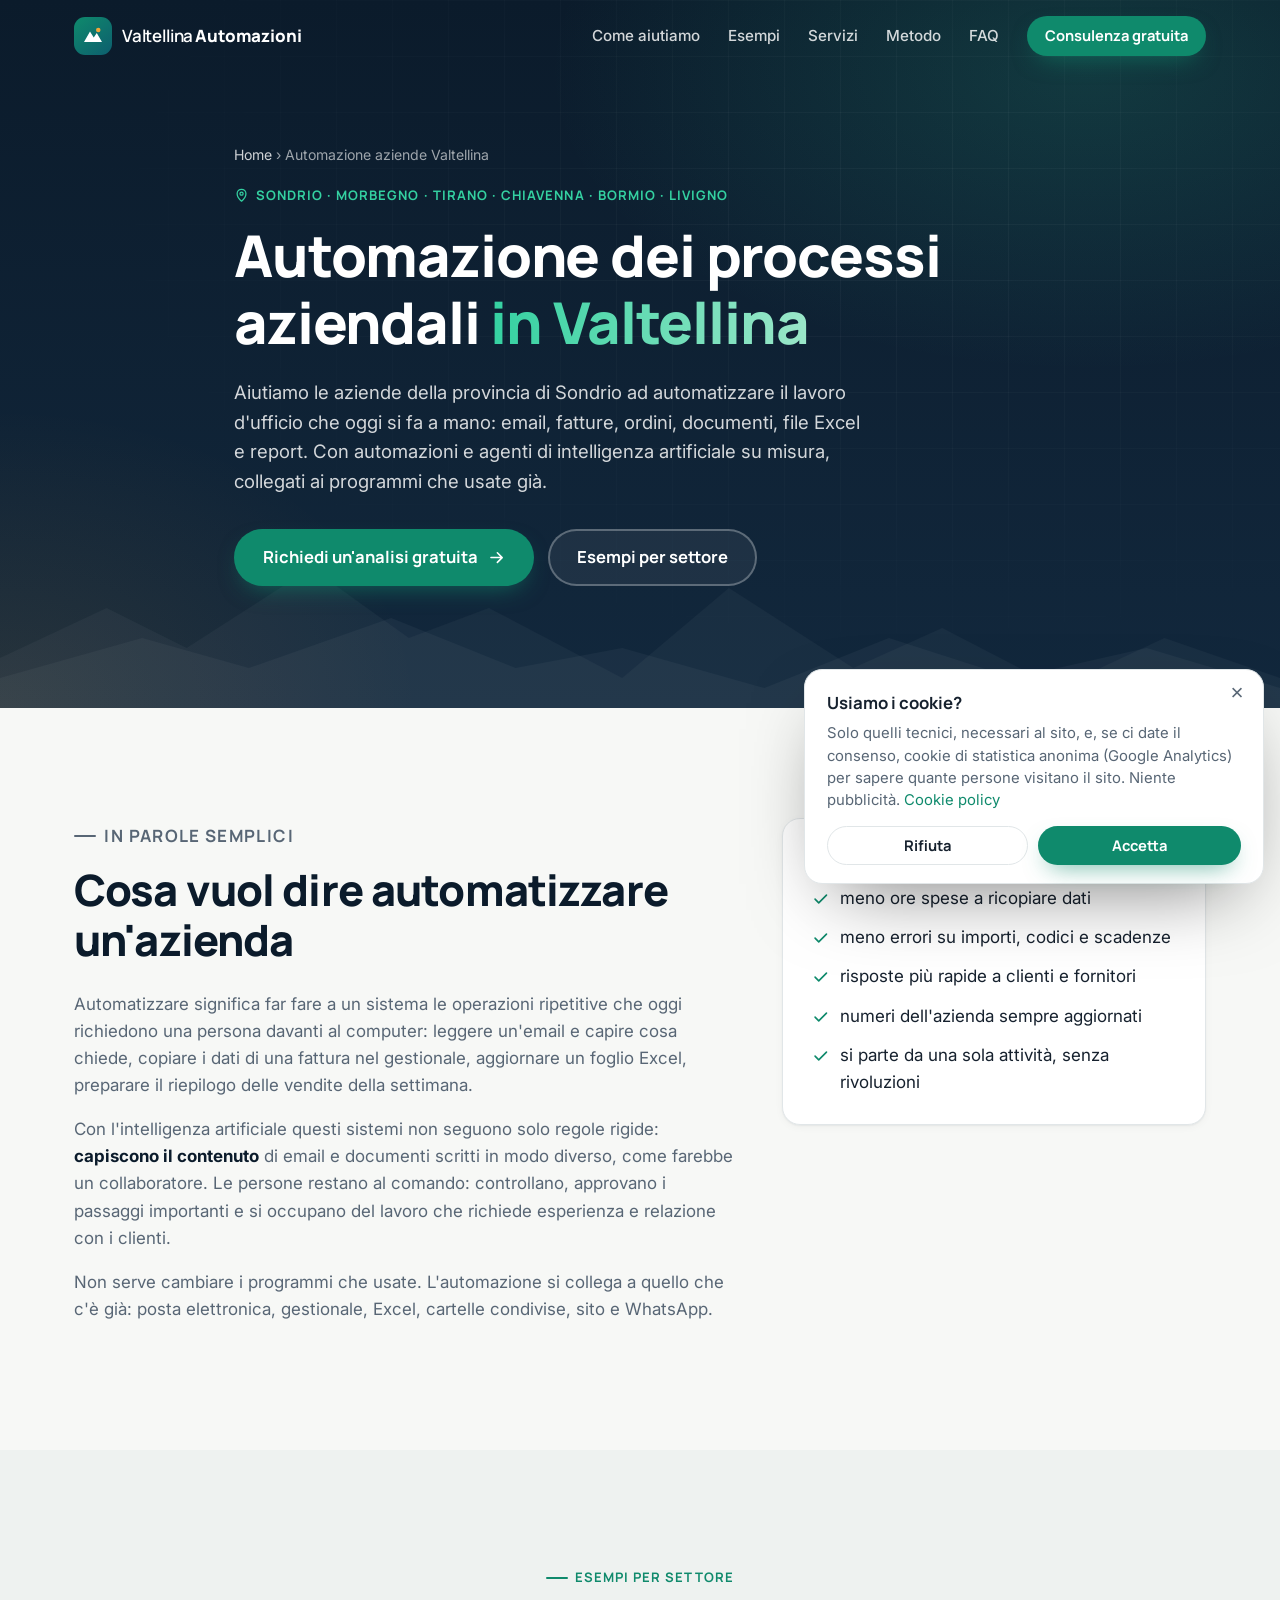
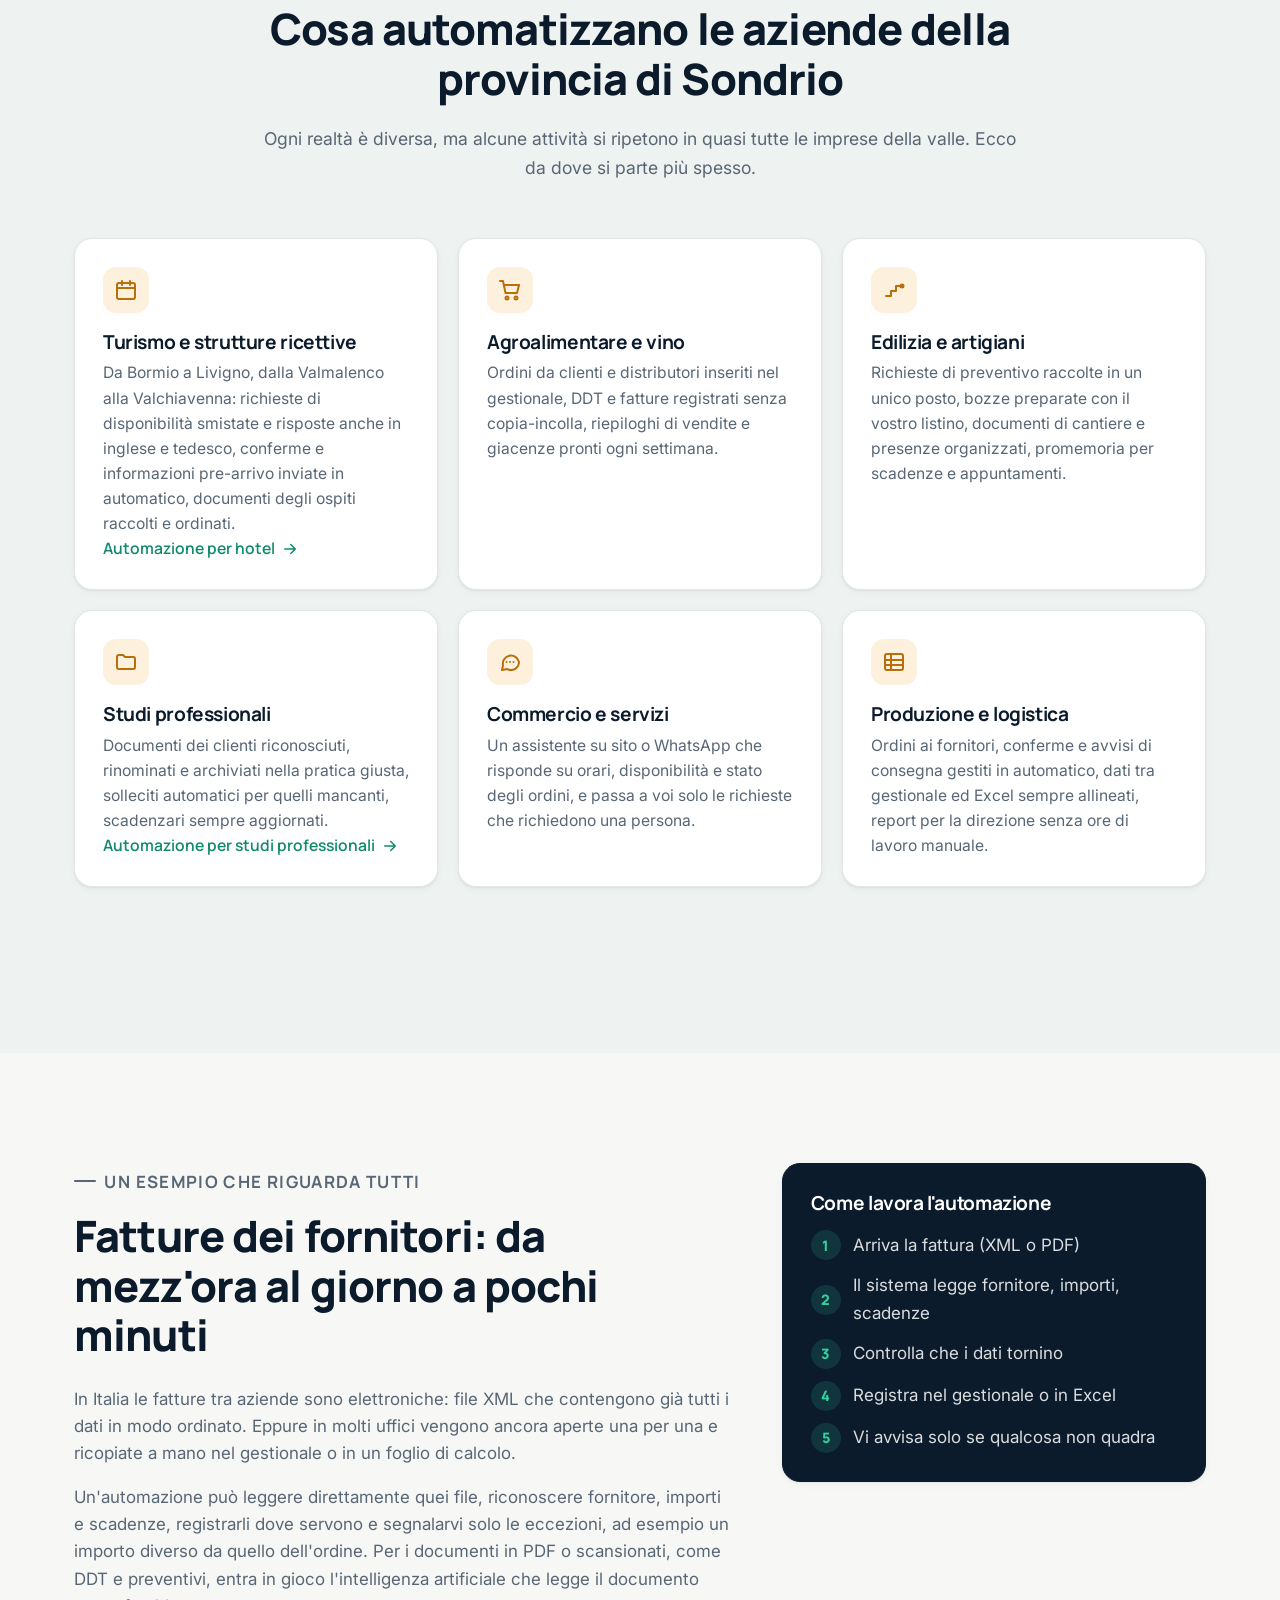
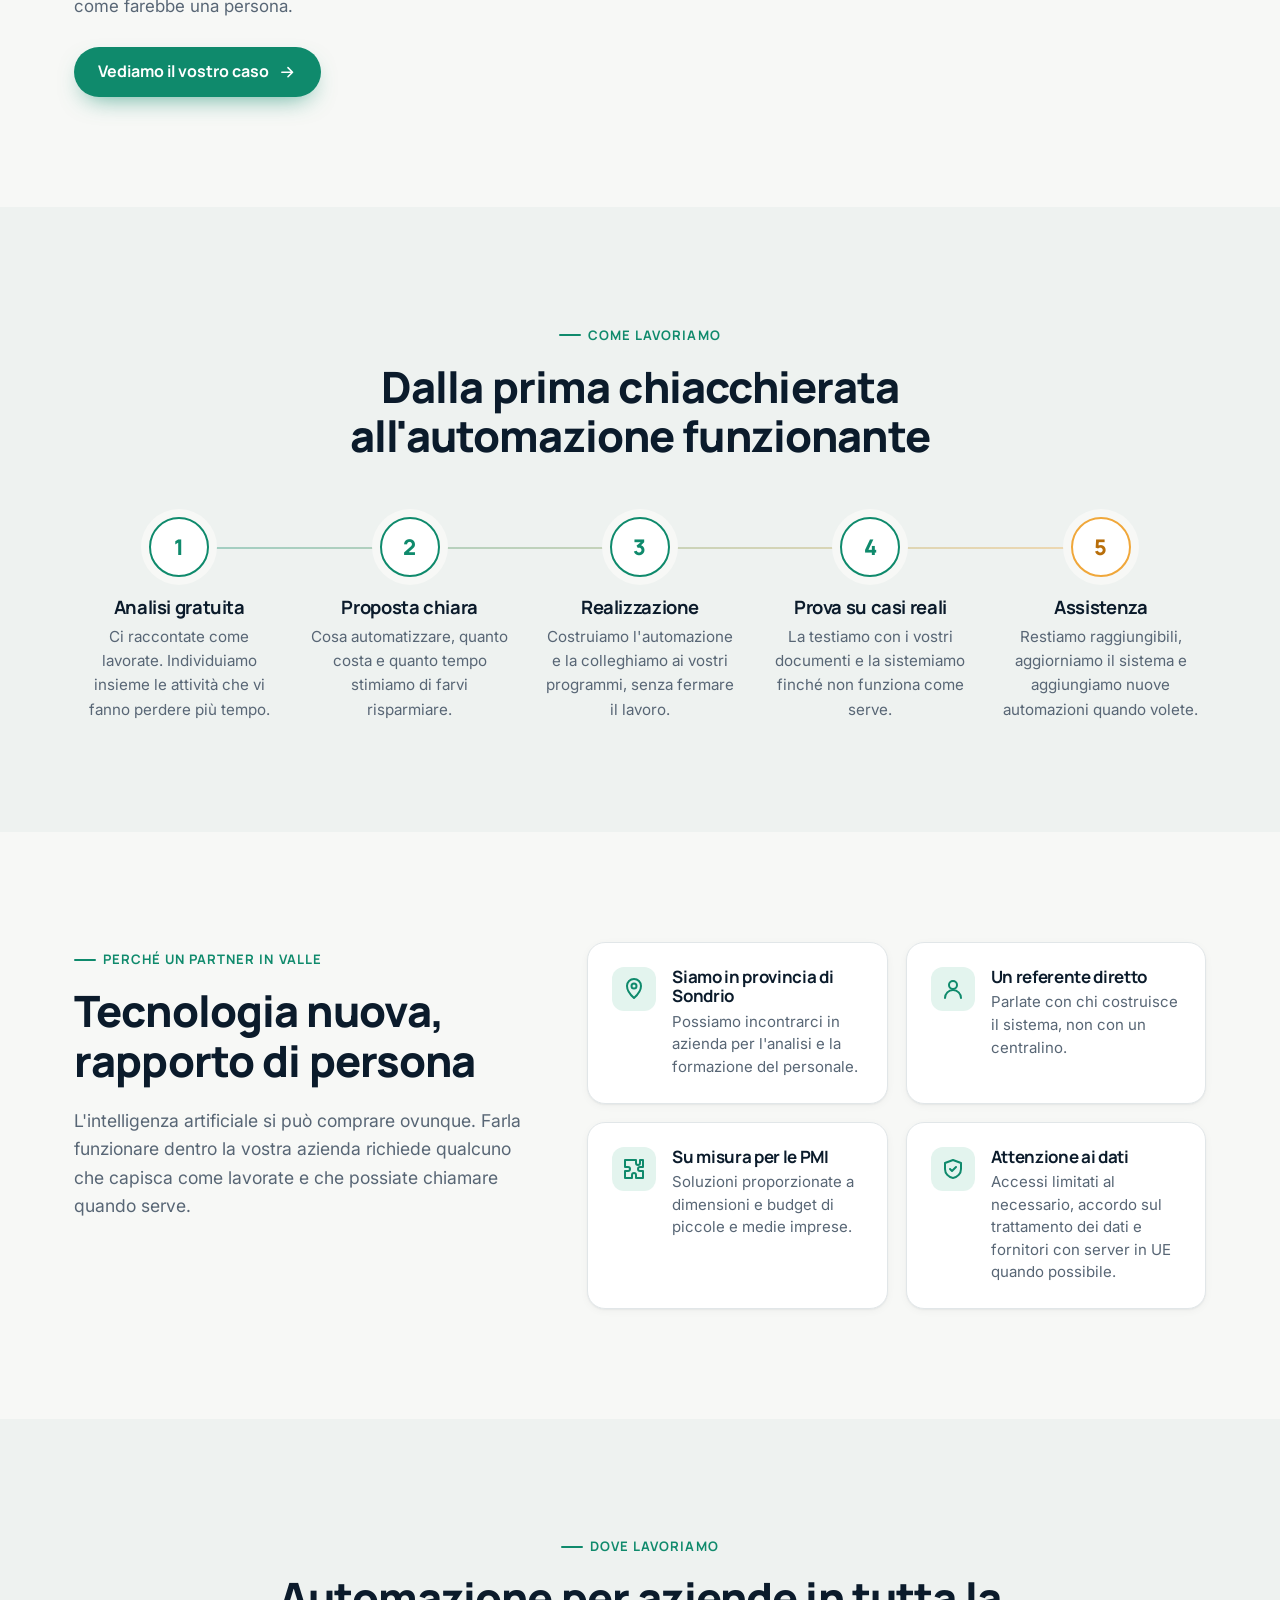
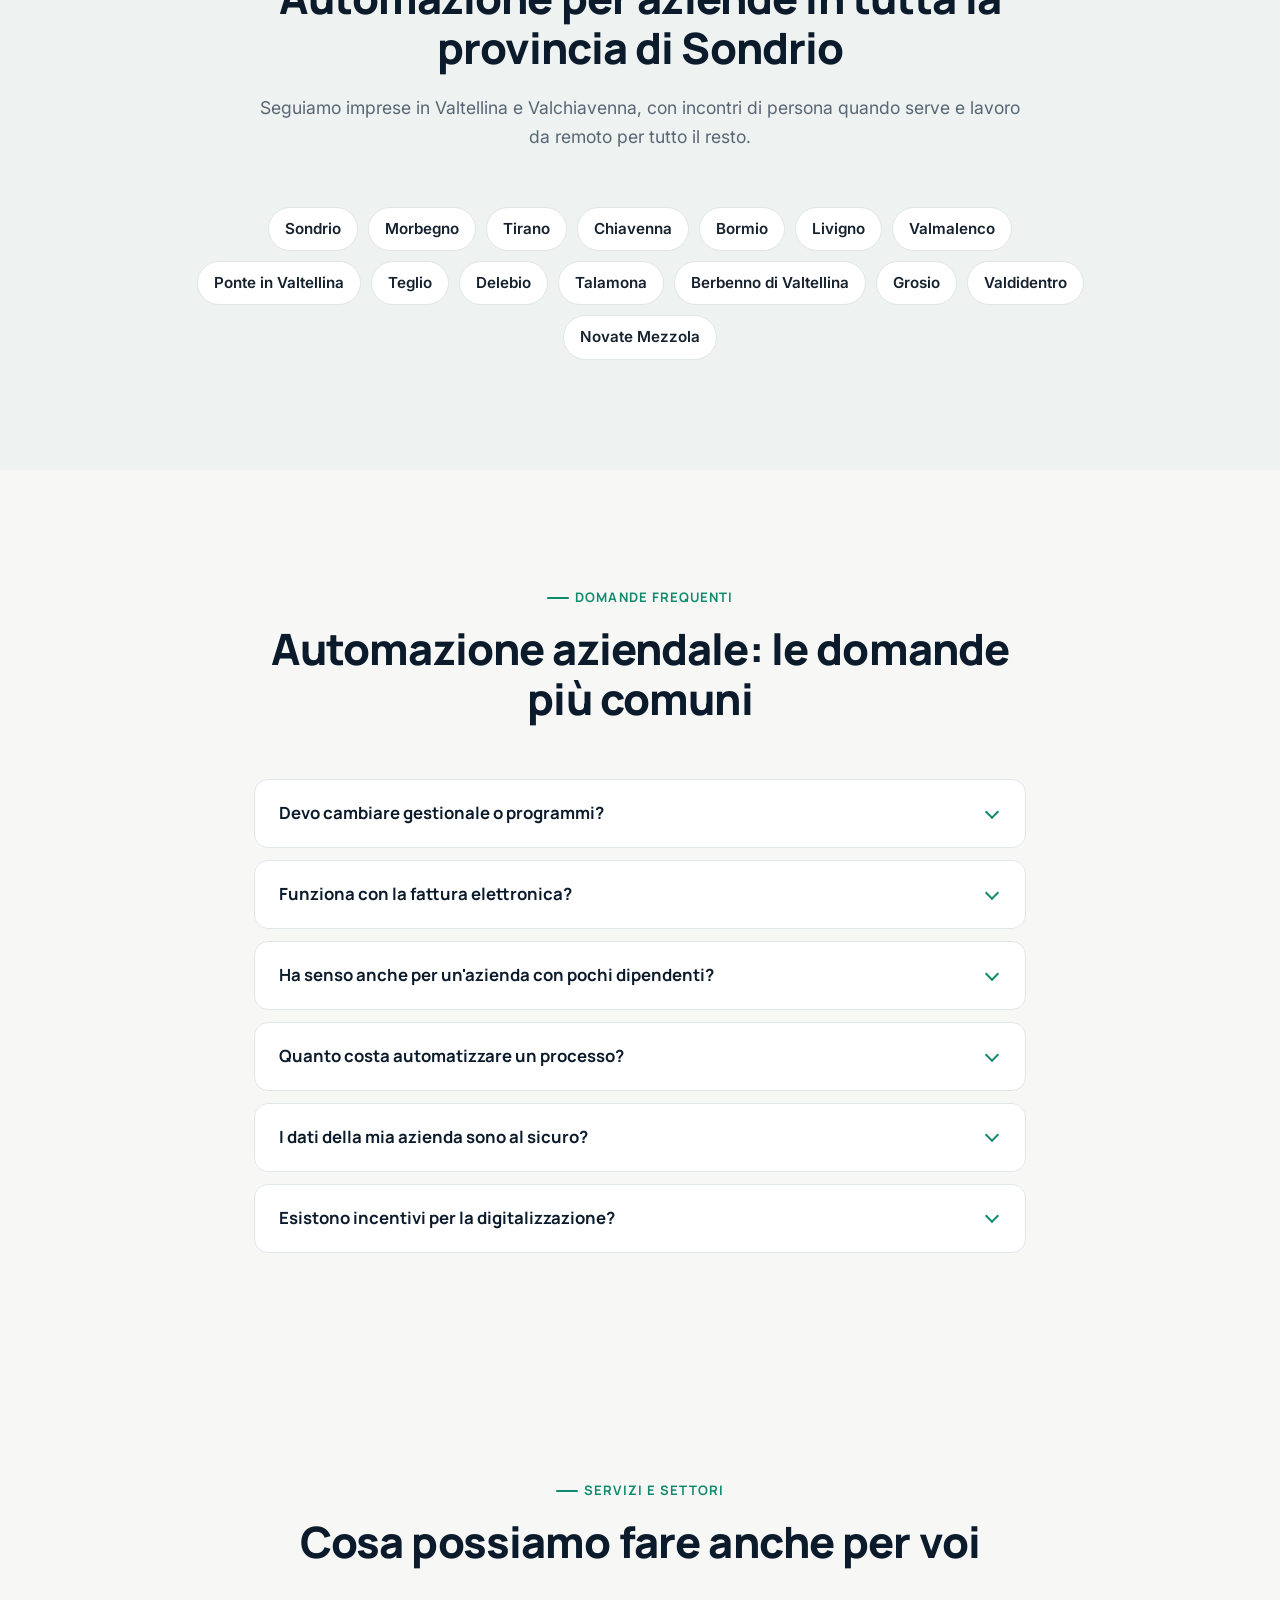
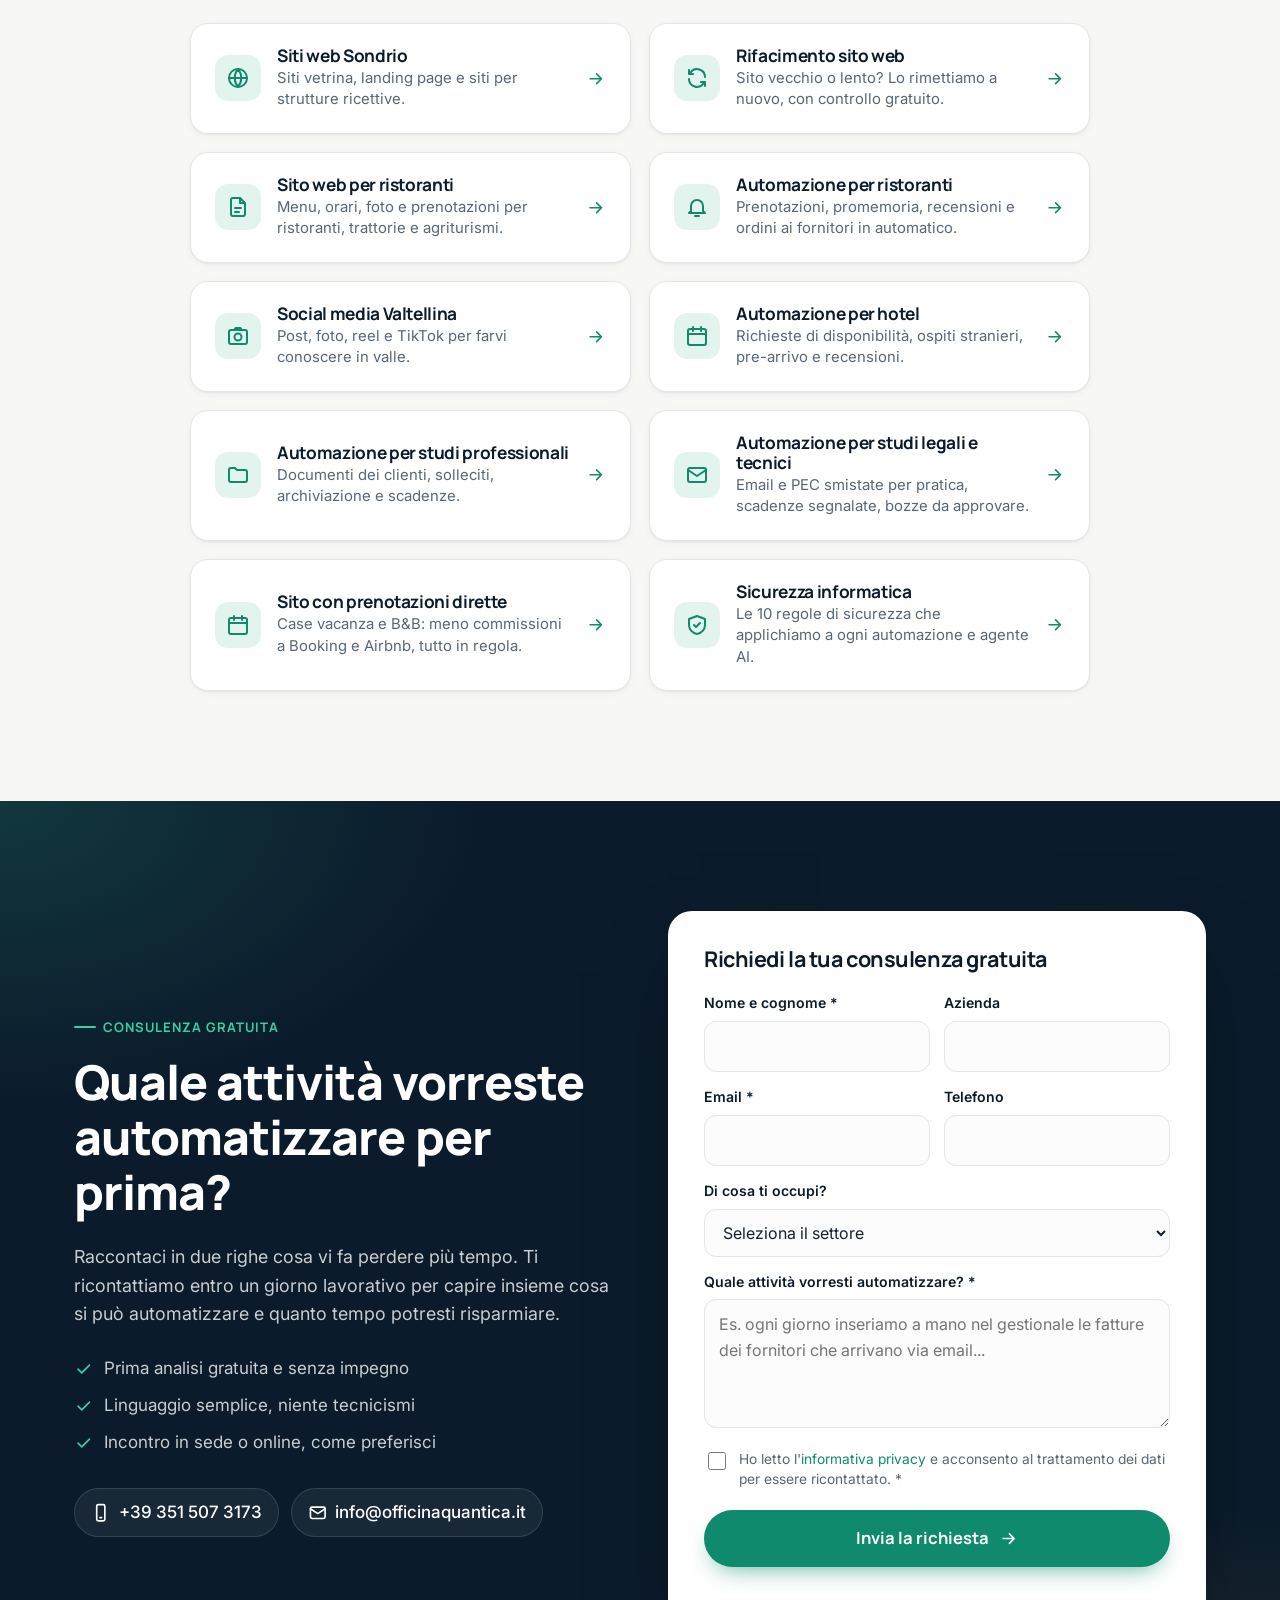
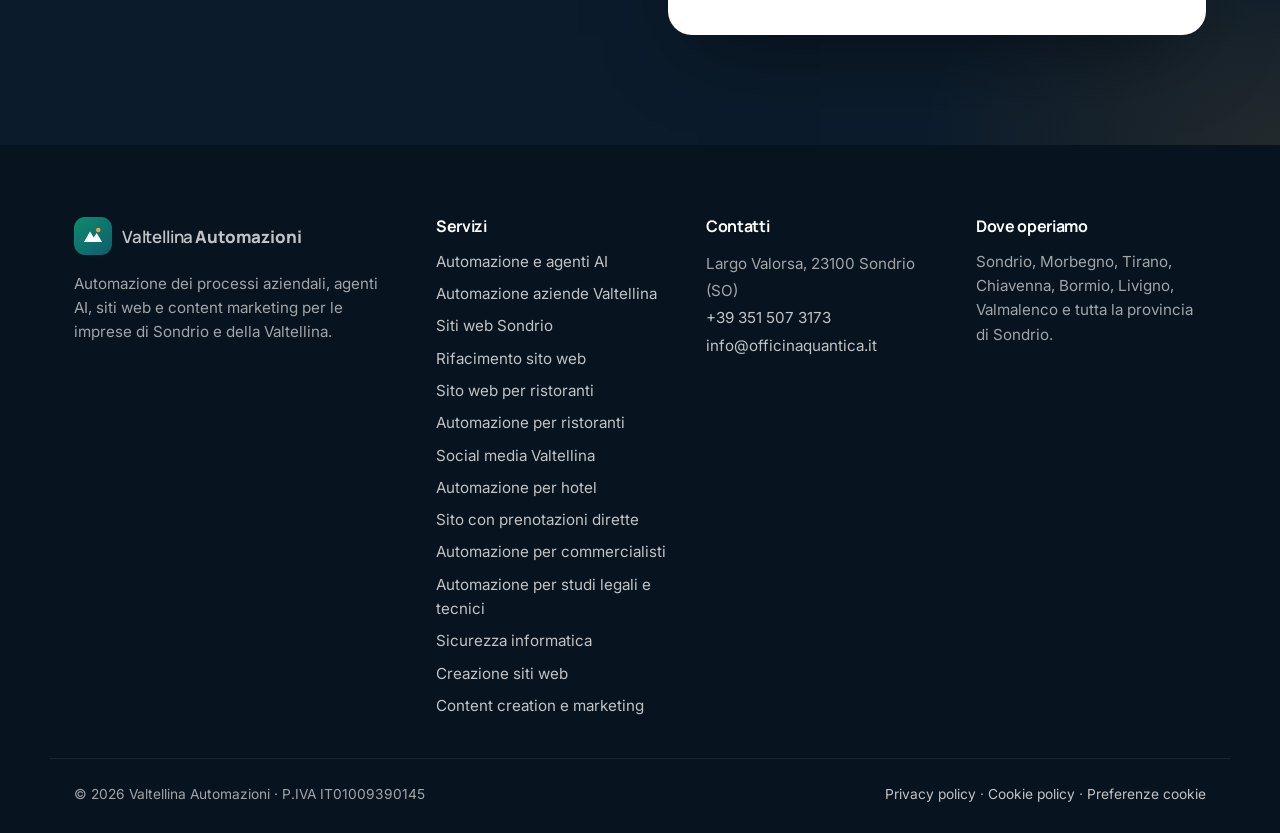
==== commit 1e68b9c2: "Nuova pagina: automazione per studi legali e tecnici (email, PEC, scadenze, bozze) Co-Authored-By: C" ====
--- a/automazione-aziende-valtellina/index.html
+++ b/automazione-aziende-valtellina/index.html
@@ -388,6 +388,7 @@
           <a class="related__item reveal" href="/social-media-valtellina/"><svg class="ic"><use href="#i-camera"/></svg><div><h3>Social media Valtellina</h3><p>Post, foto, reel e TikTok per farvi conoscere in valle.</p></div><svg class="ic related__go"><use href="#i-arrow"/></svg></a>
           <a class="related__item reveal" href="/automazione-hotel-valtellina/"><svg class="ic"><use href="#i-calendar"/></svg><div><h3>Automazione per hotel</h3><p>Richieste di disponibilità, ospiti stranieri, pre-arrivo e recensioni.</p></div><svg class="ic related__go"><use href="#i-arrow"/></svg></a>
           <a class="related__item reveal" href="/automazione-commercialisti-sondrio/"><svg class="ic"><use href="#i-folder"/></svg><div><h3>Automazione per studi professionali</h3><p>Documenti dei clienti, solleciti, archiviazione e scadenze.</p></div><svg class="ic related__go"><use href="#i-arrow"/></svg></a>
+          <a class="related__item reveal" href="/automazione-studi-legali-tecnici-sondrio/"><svg class="ic"><use href="#i-mail"/></svg><div><h3>Automazione per studi legali e tecnici</h3><p>Email e PEC smistate per pratica, scadenze segnalate, bozze da approvare.</p></div><svg class="ic related__go"><use href="#i-arrow"/></svg></a>
           <a class="related__item reveal" href="/sito-prenotazioni-dirette-case-vacanza/"><svg class="ic"><use href="#i-calendar"/></svg><div><h3>Sito con prenotazioni dirette</h3><p>Case vacanza e B&B: meno commissioni a Booking e Airbnb, tutto in regola.</p></div><svg class="ic related__go"><use href="#i-arrow"/></svg></a>
           <a class="related__item reveal" href="/sicurezza-informatica-automazioni/"><svg class="ic"><use href="#i-shield"/></svg><div><h3>Sicurezza informatica</h3><p>Le 10 regole di sicurezza che applichiamo a ogni automazione e agente AI.</p></div><svg class="ic related__go"><use href="#i-arrow"/></svg></a>
         </div>
@@ -489,6 +490,7 @@
           <li><a href="/automazione-hotel-valtellina/">Automazione per hotel</a></li>
           <li><a href="/sito-prenotazioni-dirette-case-vacanza/">Sito con prenotazioni dirette</a></li>
           <li><a href="/automazione-commercialisti-sondrio/">Automazione per commercialisti</a></li>
+          <li><a href="/automazione-studi-legali-tecnici-sondrio/">Automazione per studi legali e tecnici</a></li>
           <li><a href="/sicurezza-informatica-automazioni/">Sicurezza informatica</a></li>
           <li><a href="/#siti-web">Creazione siti web</a></li>
           <li><a href="/#content-marketing">Content creation e marketing</a></li>
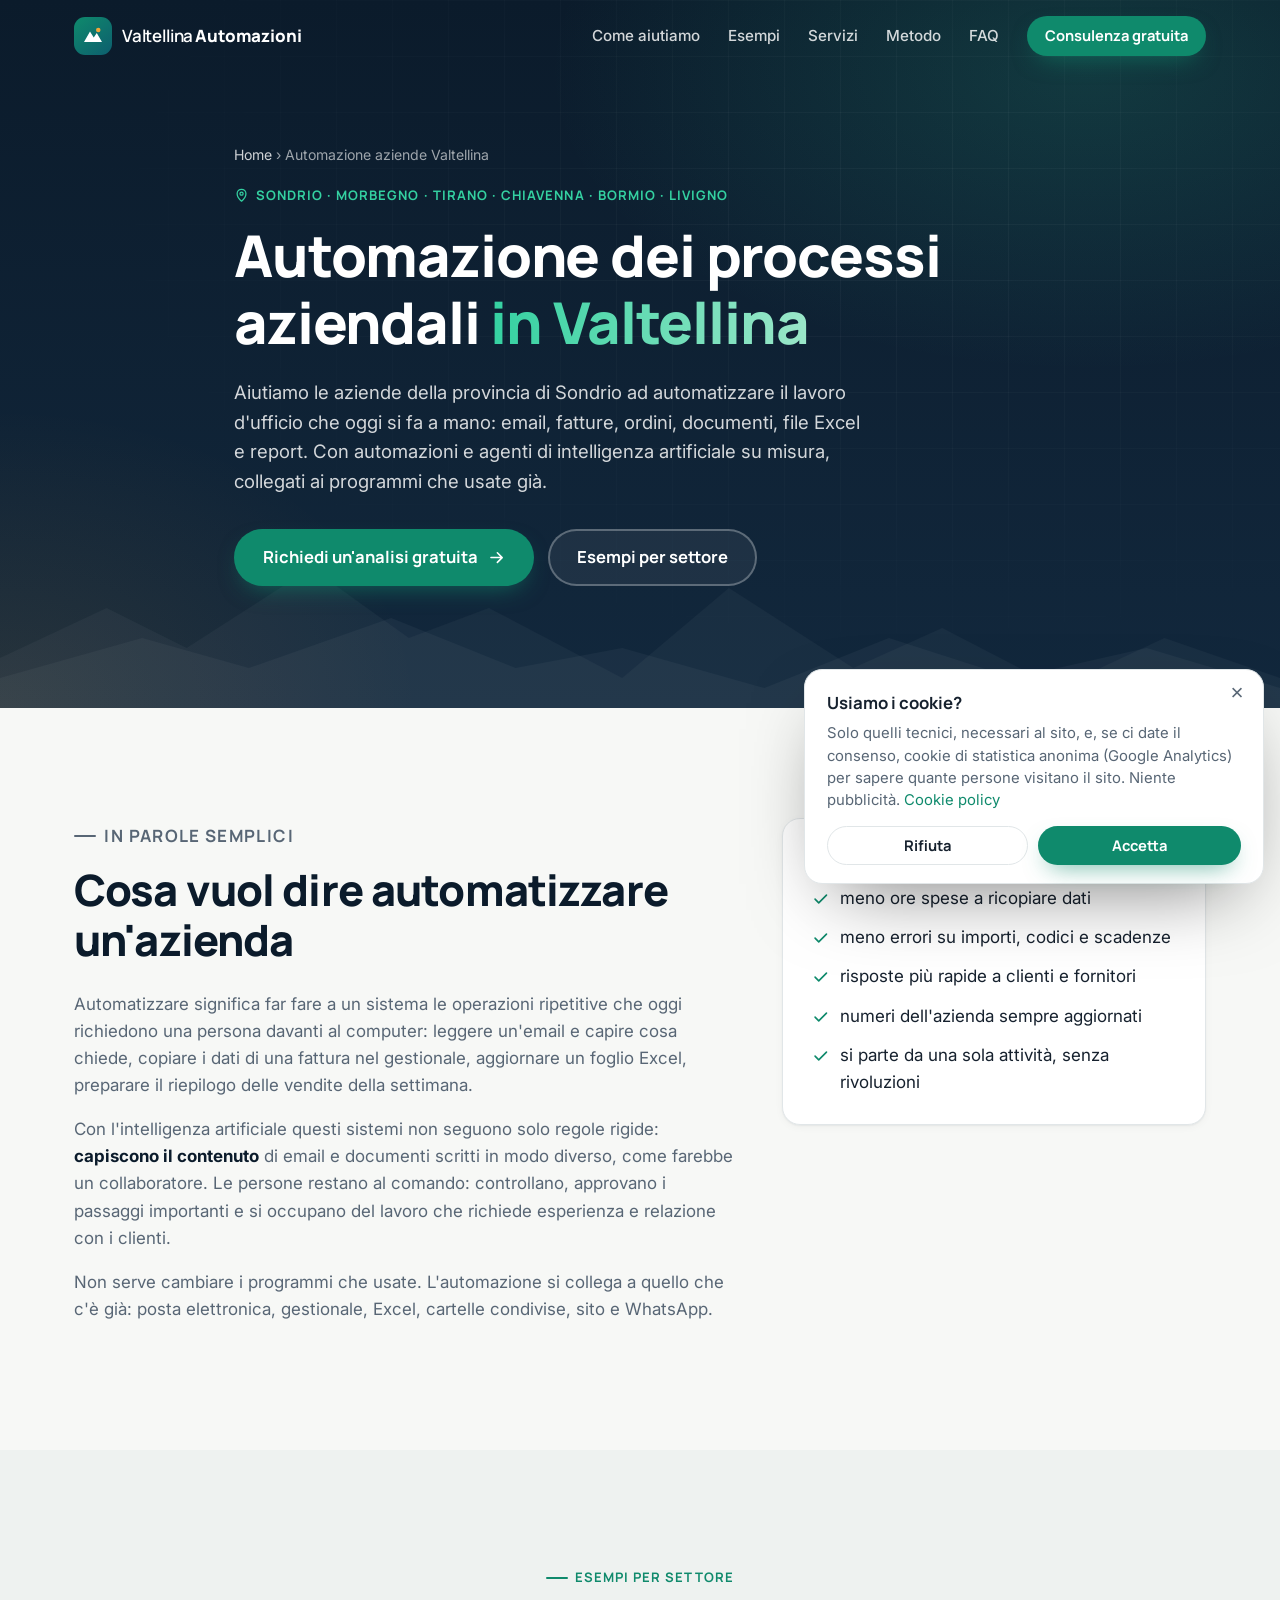
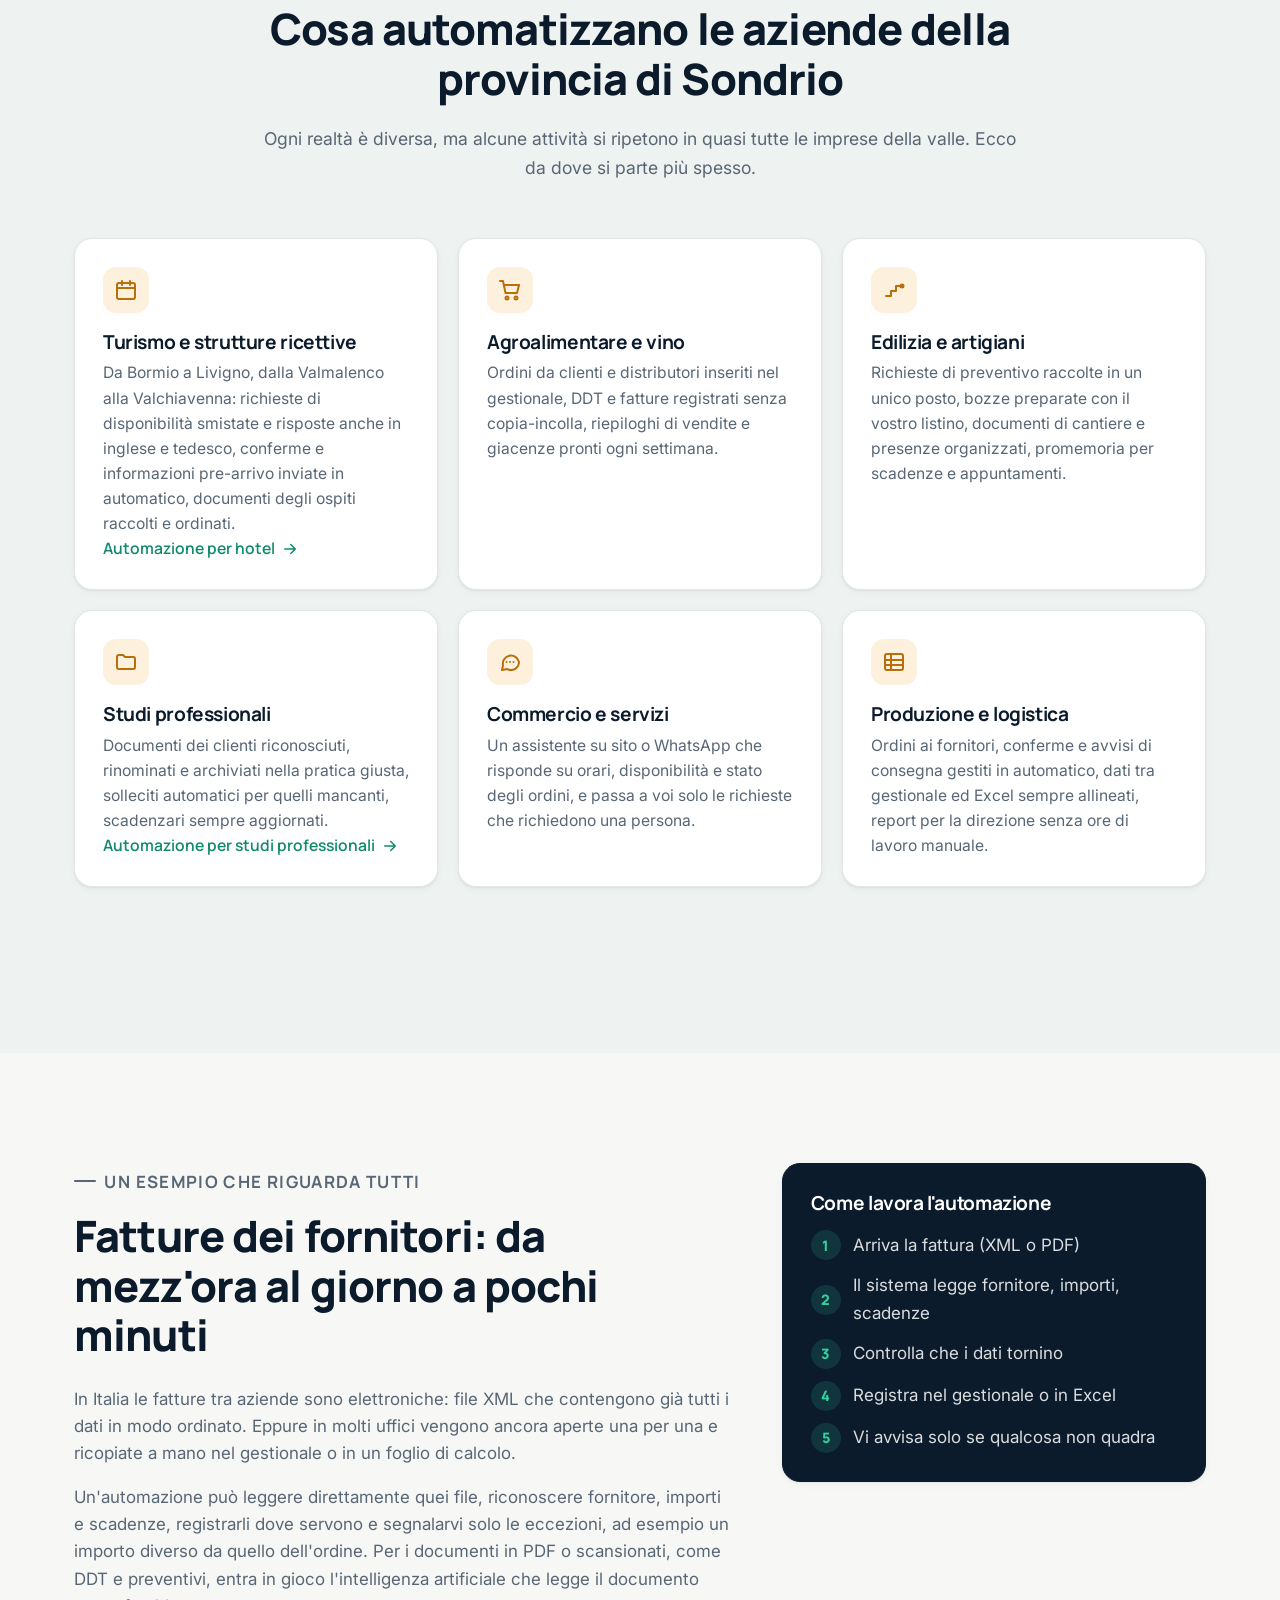
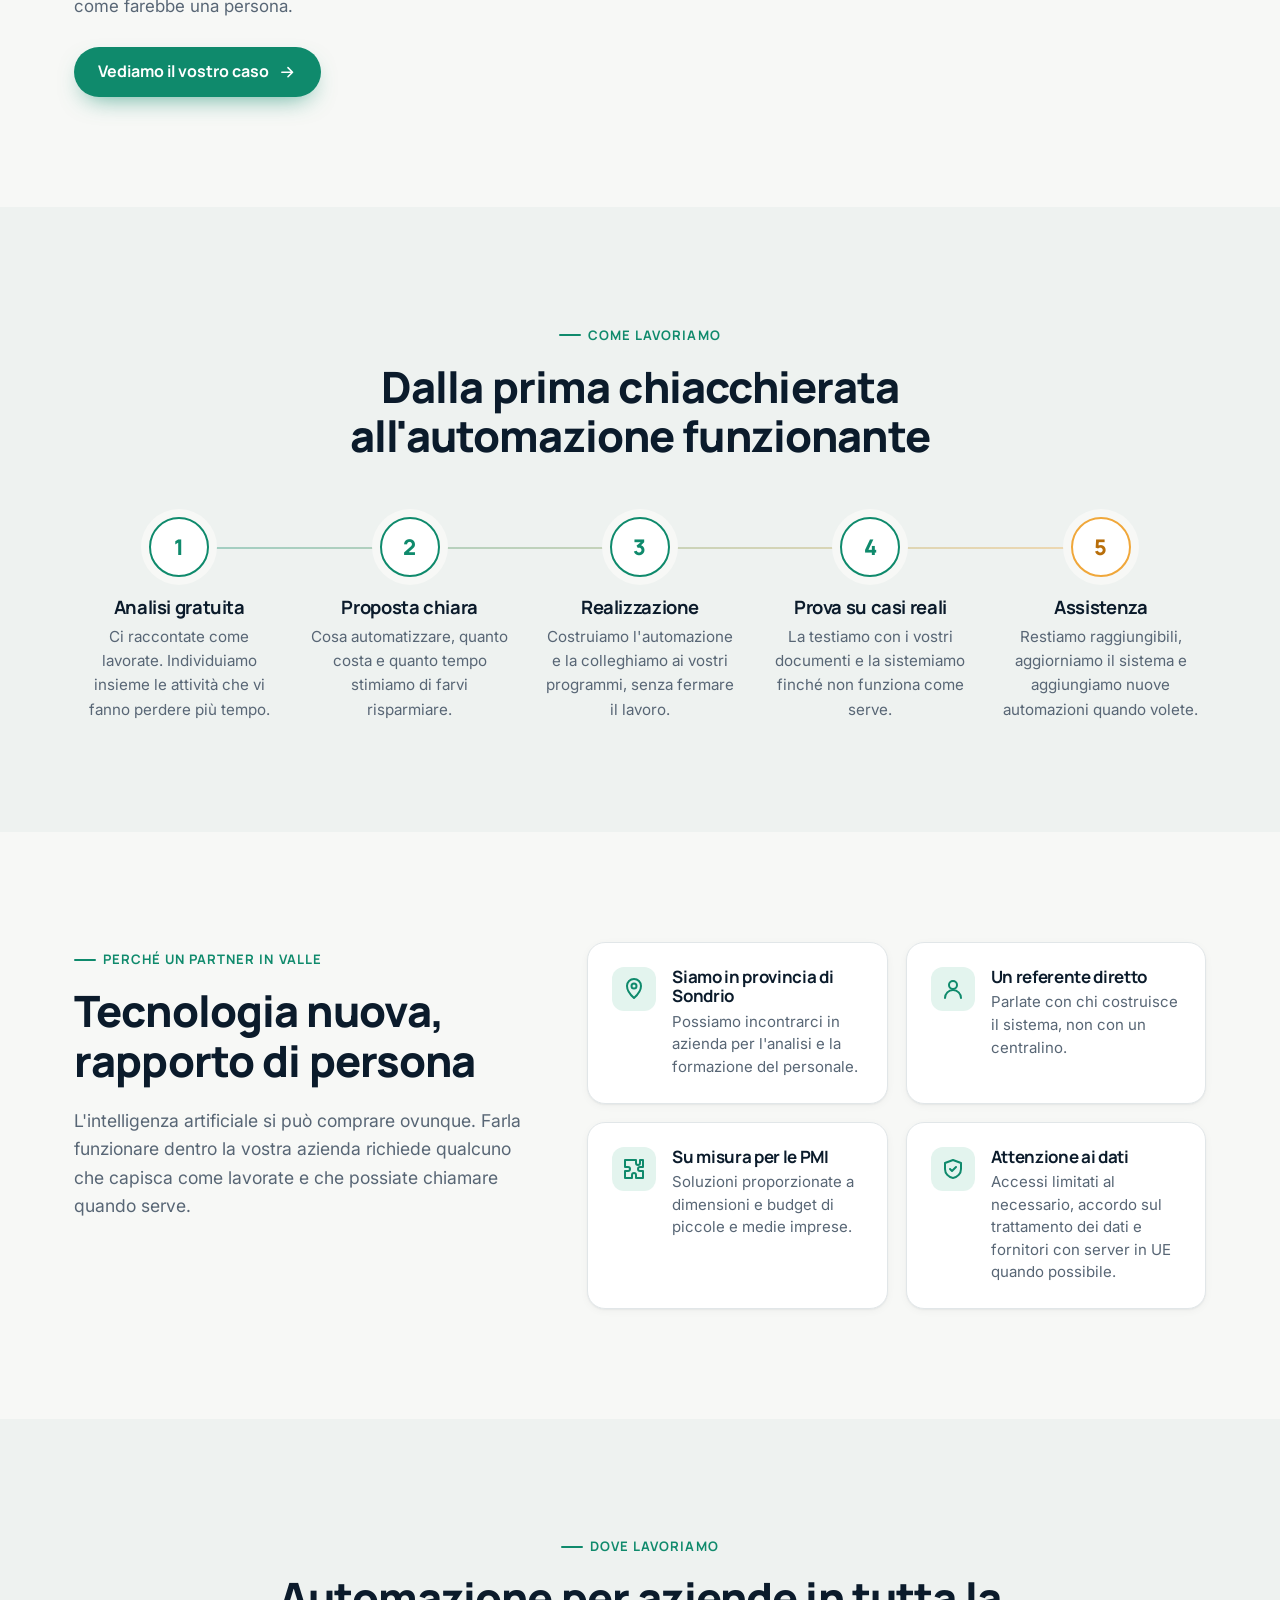
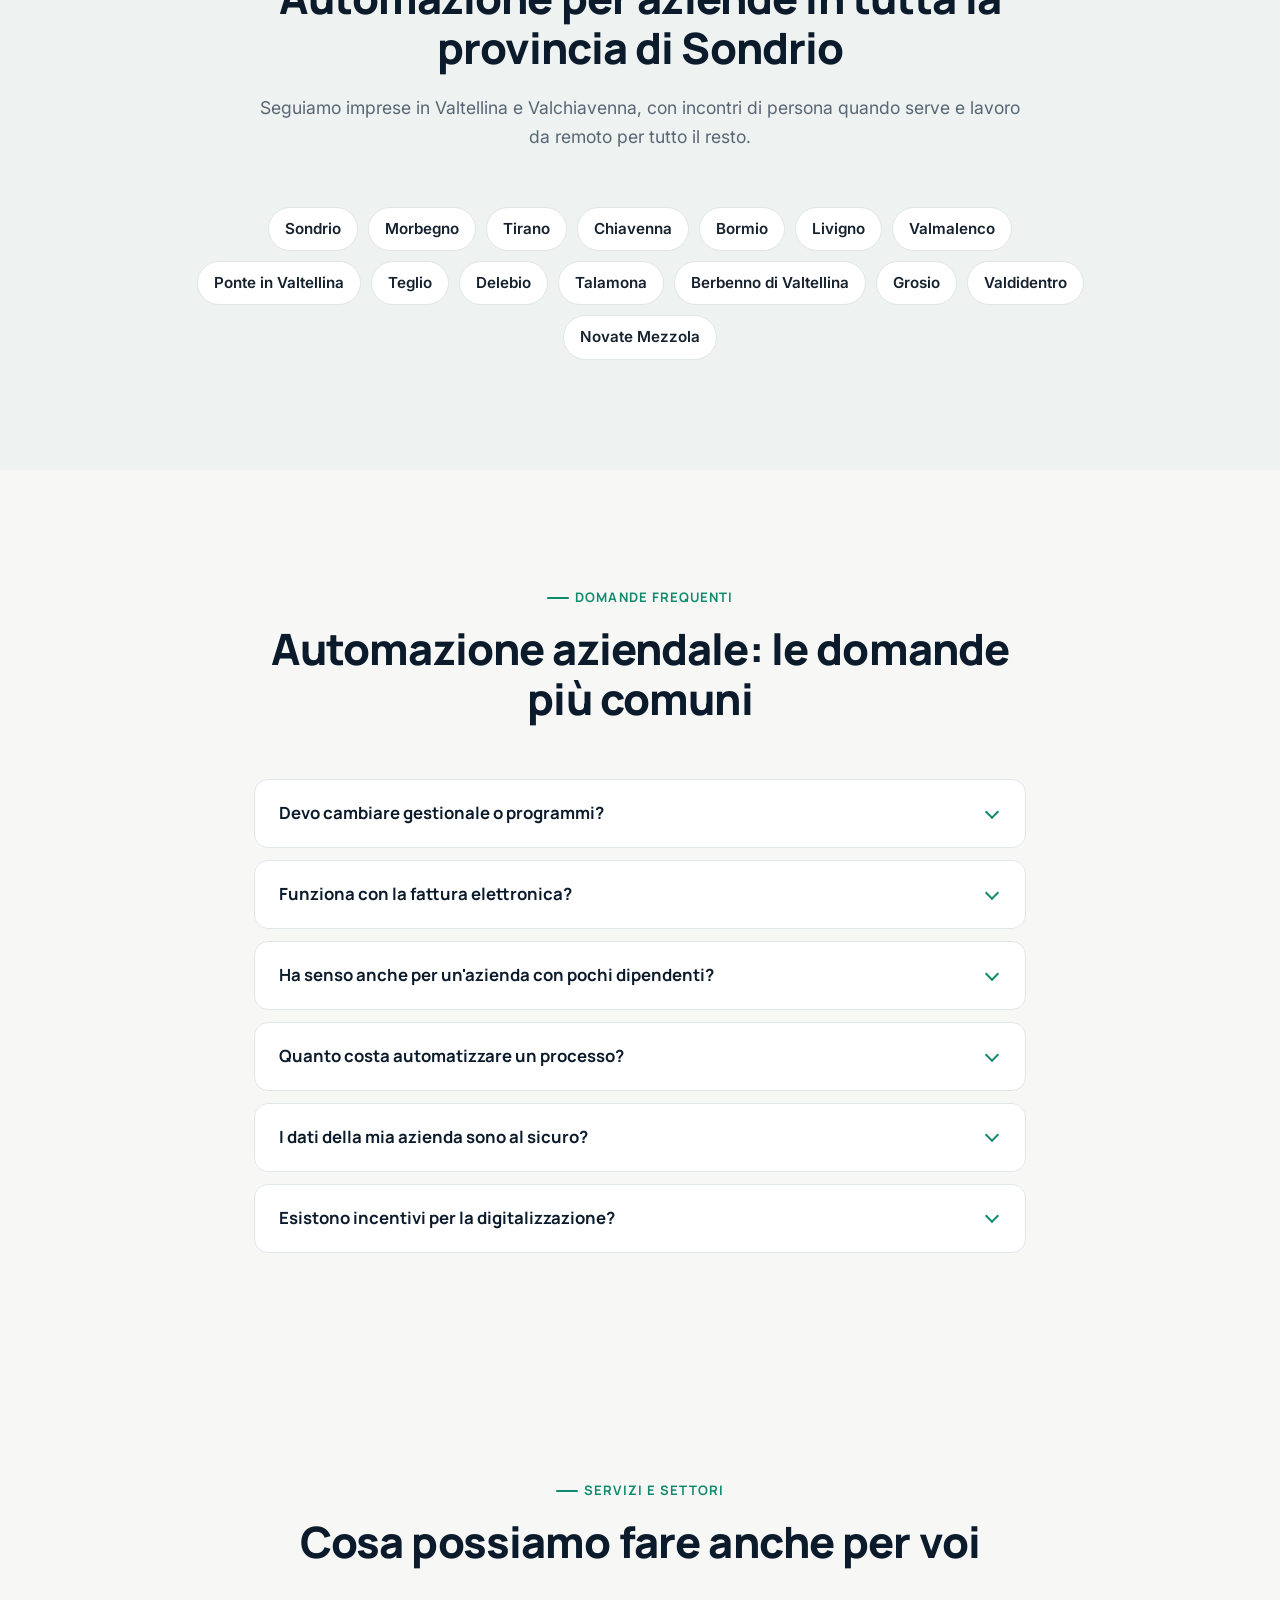
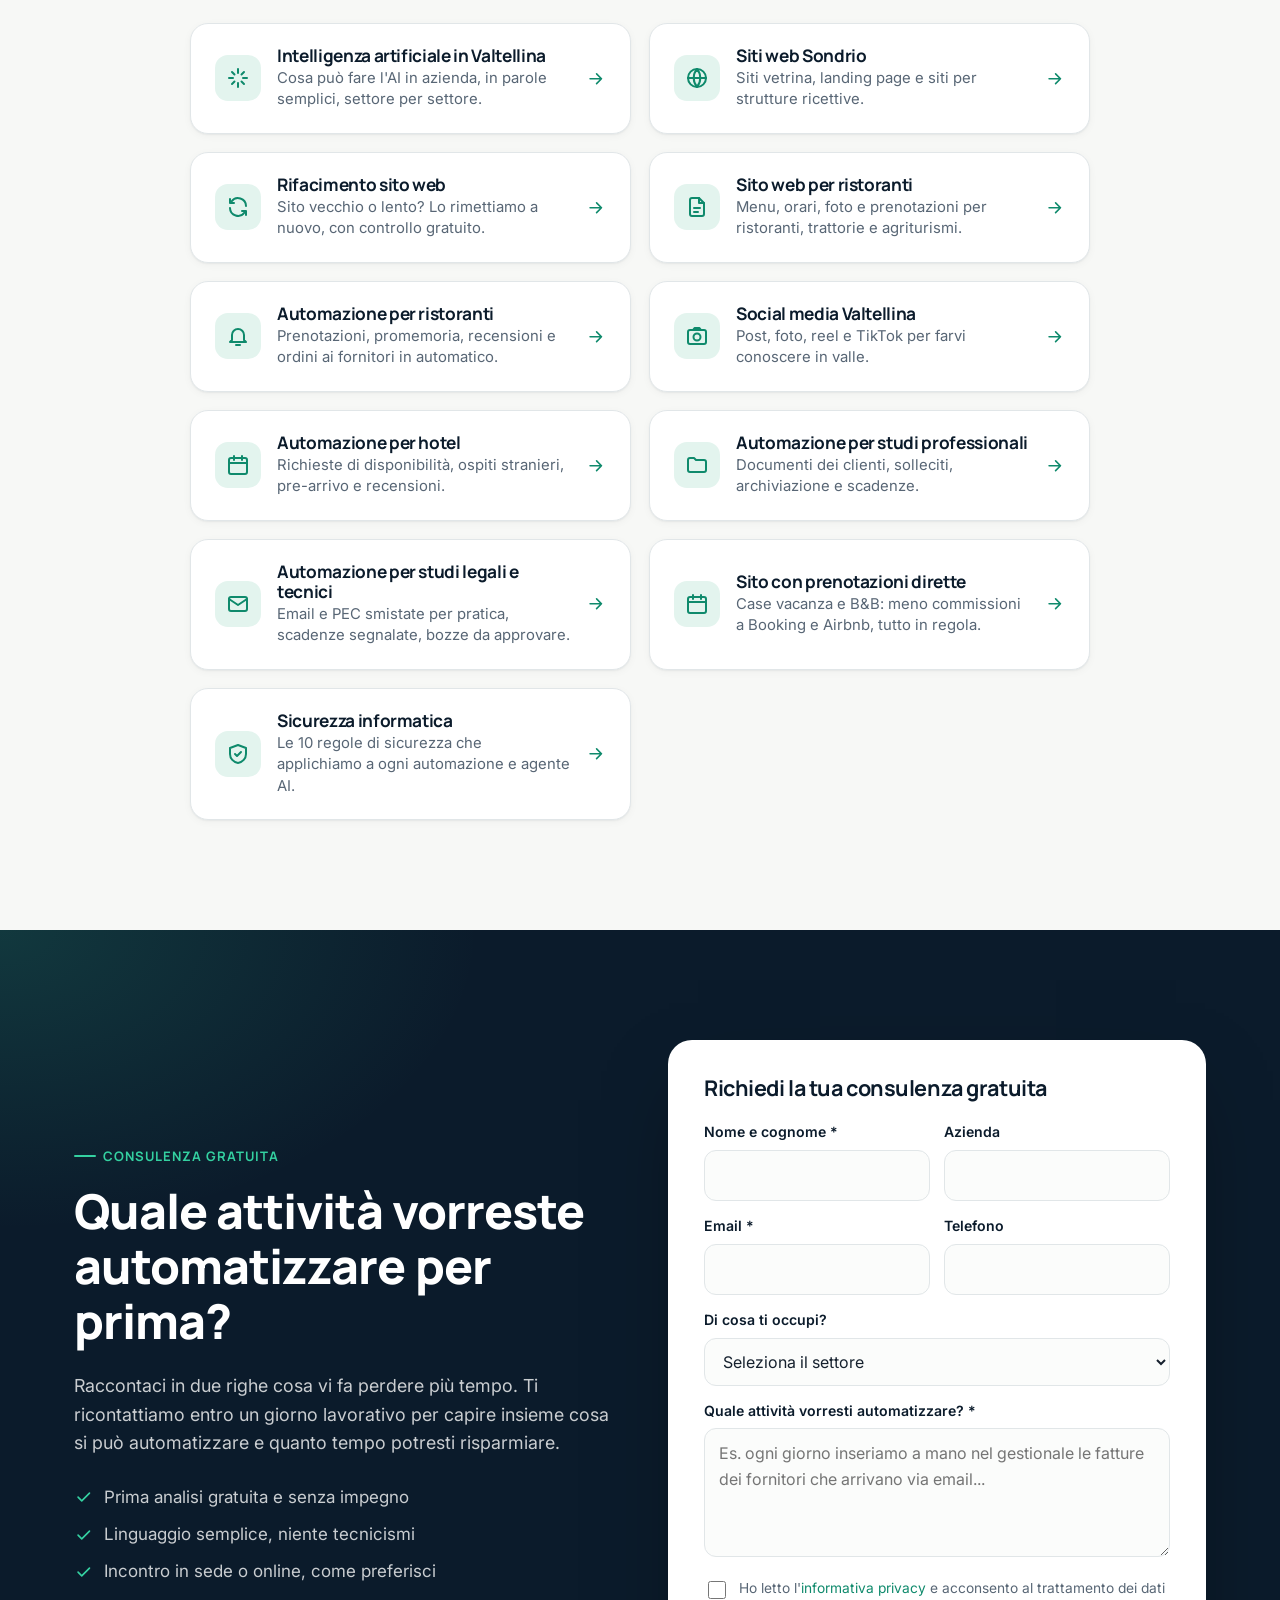
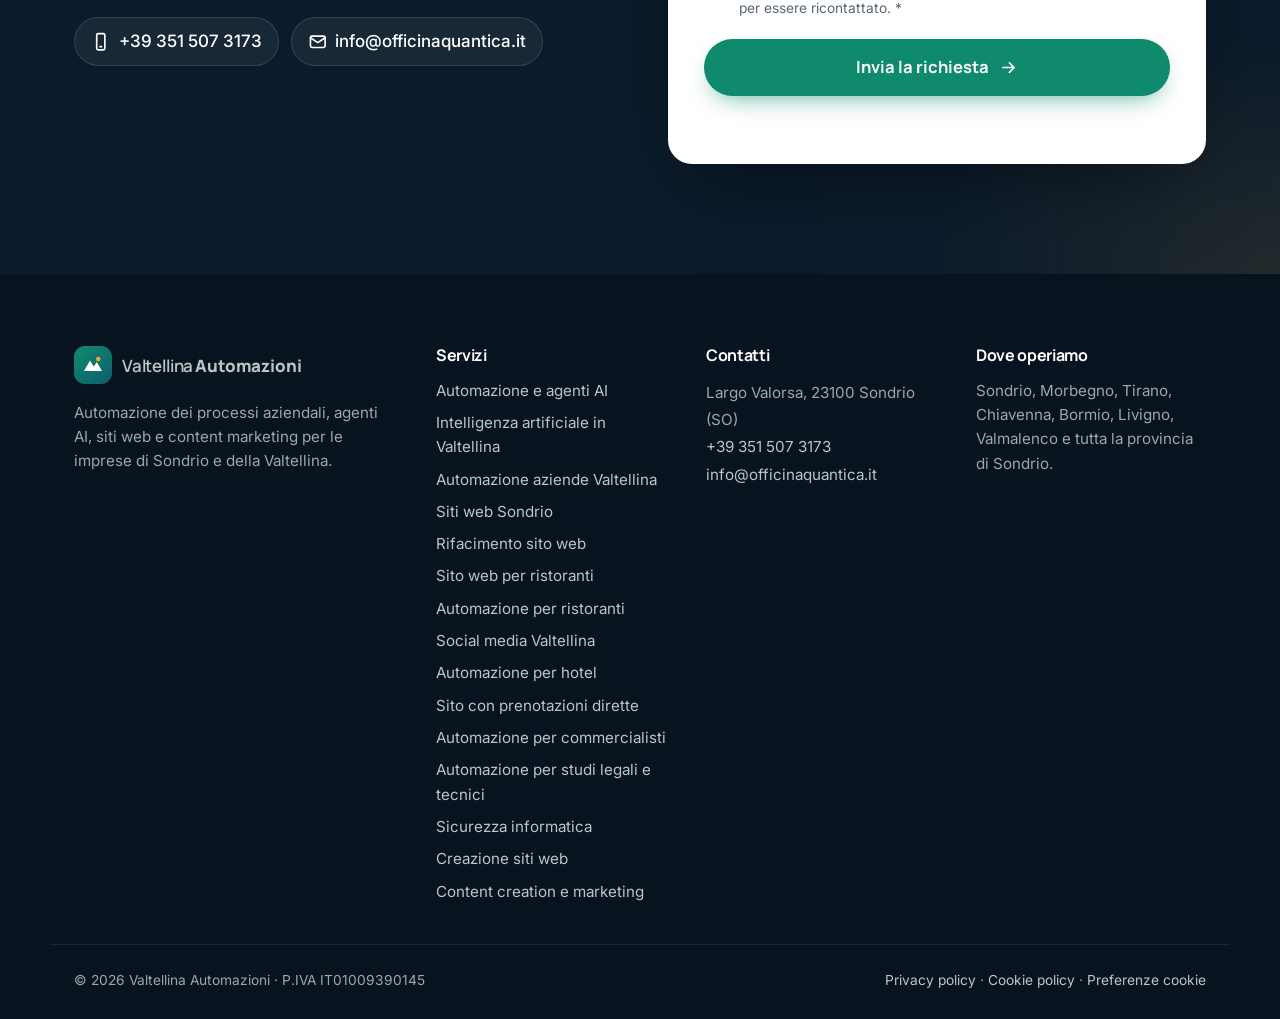
==== commit ff2ae5e5: "Nuova pagina: intelligenza artificiale in Valtellina (pagina di raccordo per la ricerca) Co-Authored" ====
--- a/automazione-aziende-valtellina/index.html
+++ b/automazione-aziende-valtellina/index.html
@@ -381,6 +381,7 @@
       <div class="container">
         <div class="section__head reveal"><p class="eyebrow">Servizi e settori</p><h2>Cosa possiamo fare anche per voi</h2></div>
         <div class="related">
+          <a class="related__item reveal" href="/intelligenza-artificiale-valtellina/"><svg class="ic"><use href="#i-spark"/></svg><div><h3>Intelligenza artificiale in Valtellina</h3><p>Cosa può fare l'AI in azienda, in parole semplici, settore per settore.</p></div><svg class="ic related__go"><use href="#i-arrow"/></svg></a>
           <a class="related__item reveal" href="/siti-web-sondrio/"><svg class="ic"><use href="#i-globe"/></svg><div><h3>Siti web Sondrio</h3><p>Siti vetrina, landing page e siti per strutture ricettive.</p></div><svg class="ic related__go"><use href="#i-arrow"/></svg></a>
           <a class="related__item reveal" href="/rifacimento-sito-web-sondrio/"><svg class="ic"><use href="#i-refresh"/></svg><div><h3>Rifacimento sito web</h3><p>Sito vecchio o lento? Lo rimettiamo a nuovo, con controllo gratuito.</p></div><svg class="ic related__go"><use href="#i-arrow"/></svg></a>
           <a class="related__item reveal" href="/sito-web-ristoranti-valtellina/"><svg class="ic"><use href="#i-file"/></svg><div><h3>Sito web per ristoranti</h3><p>Menu, orari, foto e prenotazioni per ristoranti, trattorie e agriturismi.</p></div><svg class="ic related__go"><use href="#i-arrow"/></svg></a>
@@ -481,6 +482,7 @@
         <h3>Servizi</h3>
         <ul>
           <li><a href="/#automazione">Automazione e agenti AI</a></li>
+          <li><a href="/intelligenza-artificiale-valtellina/">Intelligenza artificiale in Valtellina</a></li>
           <li><a href="/automazione-aziende-valtellina/">Automazione aziende Valtellina</a></li>
           <li><a href="/siti-web-sondrio/">Siti web Sondrio</a></li>
           <li><a href="/rifacimento-sito-web-sondrio/">Rifacimento sito web</a></li>
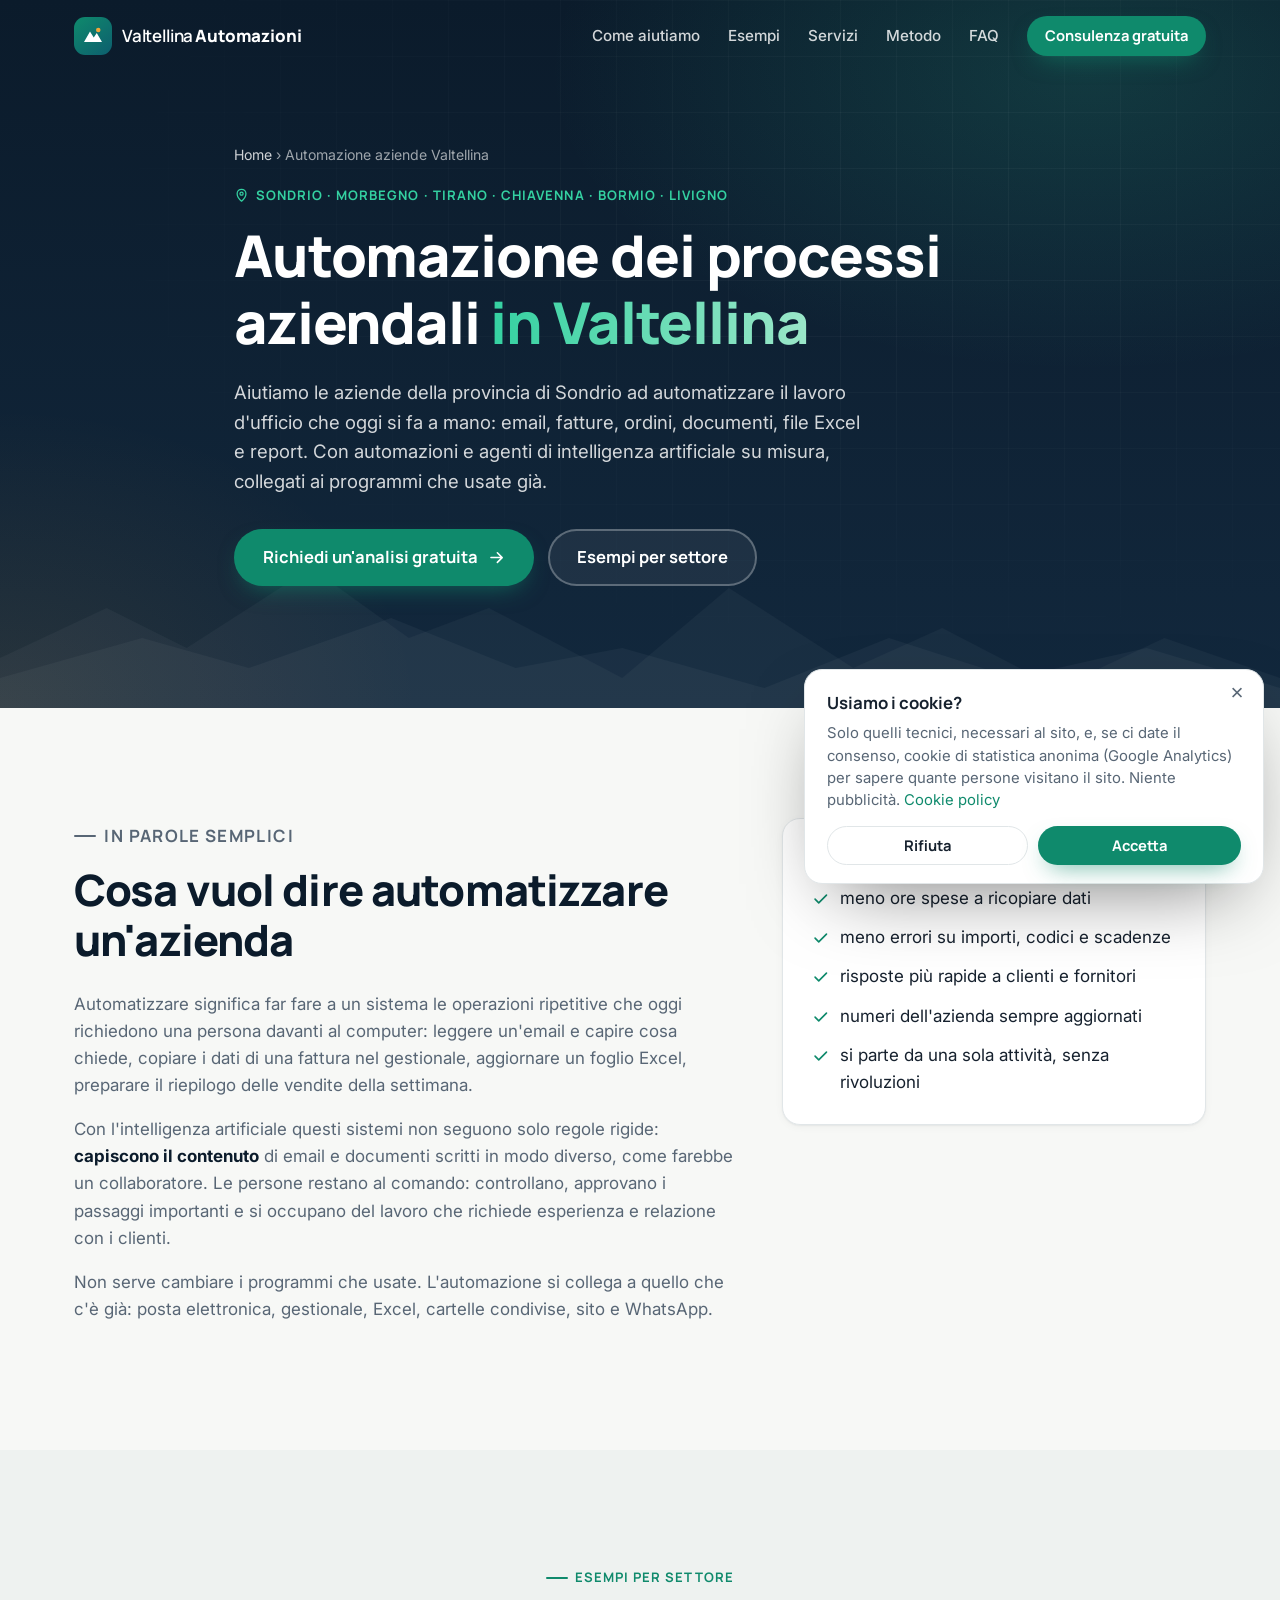
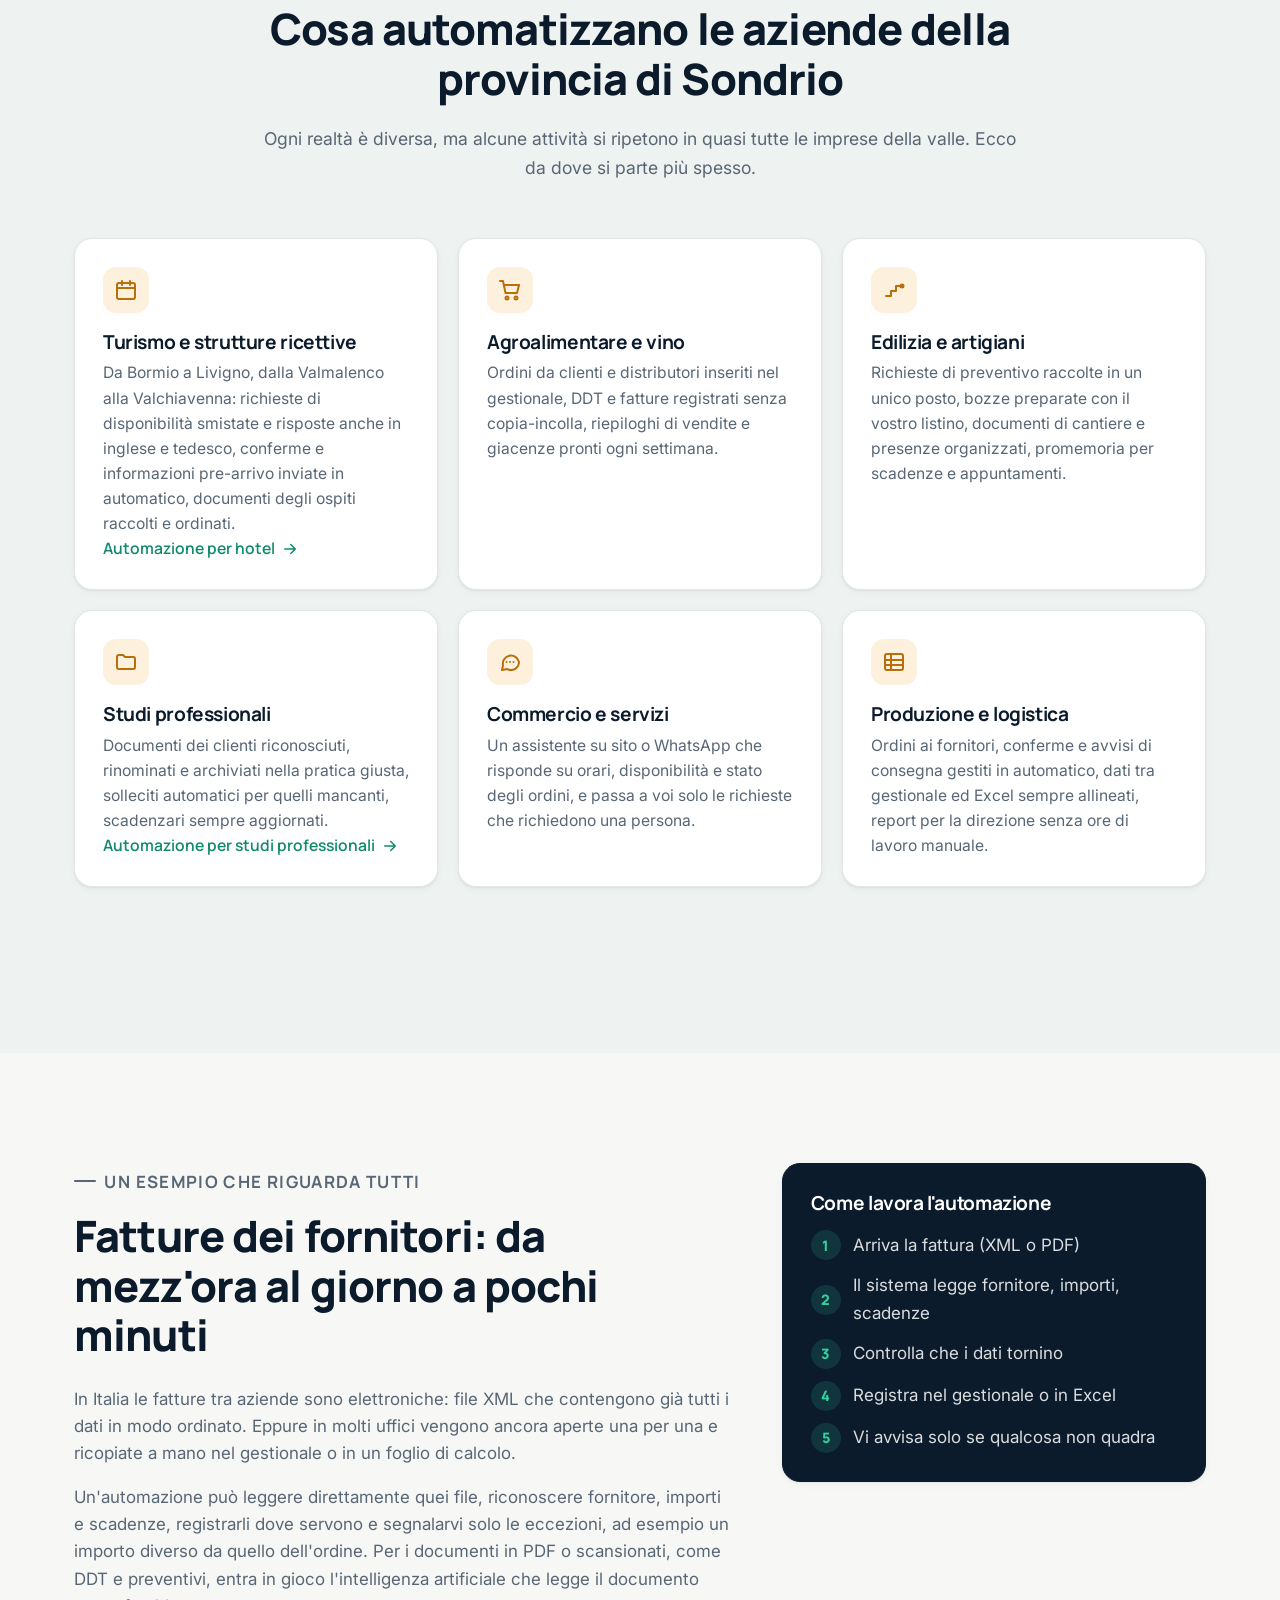
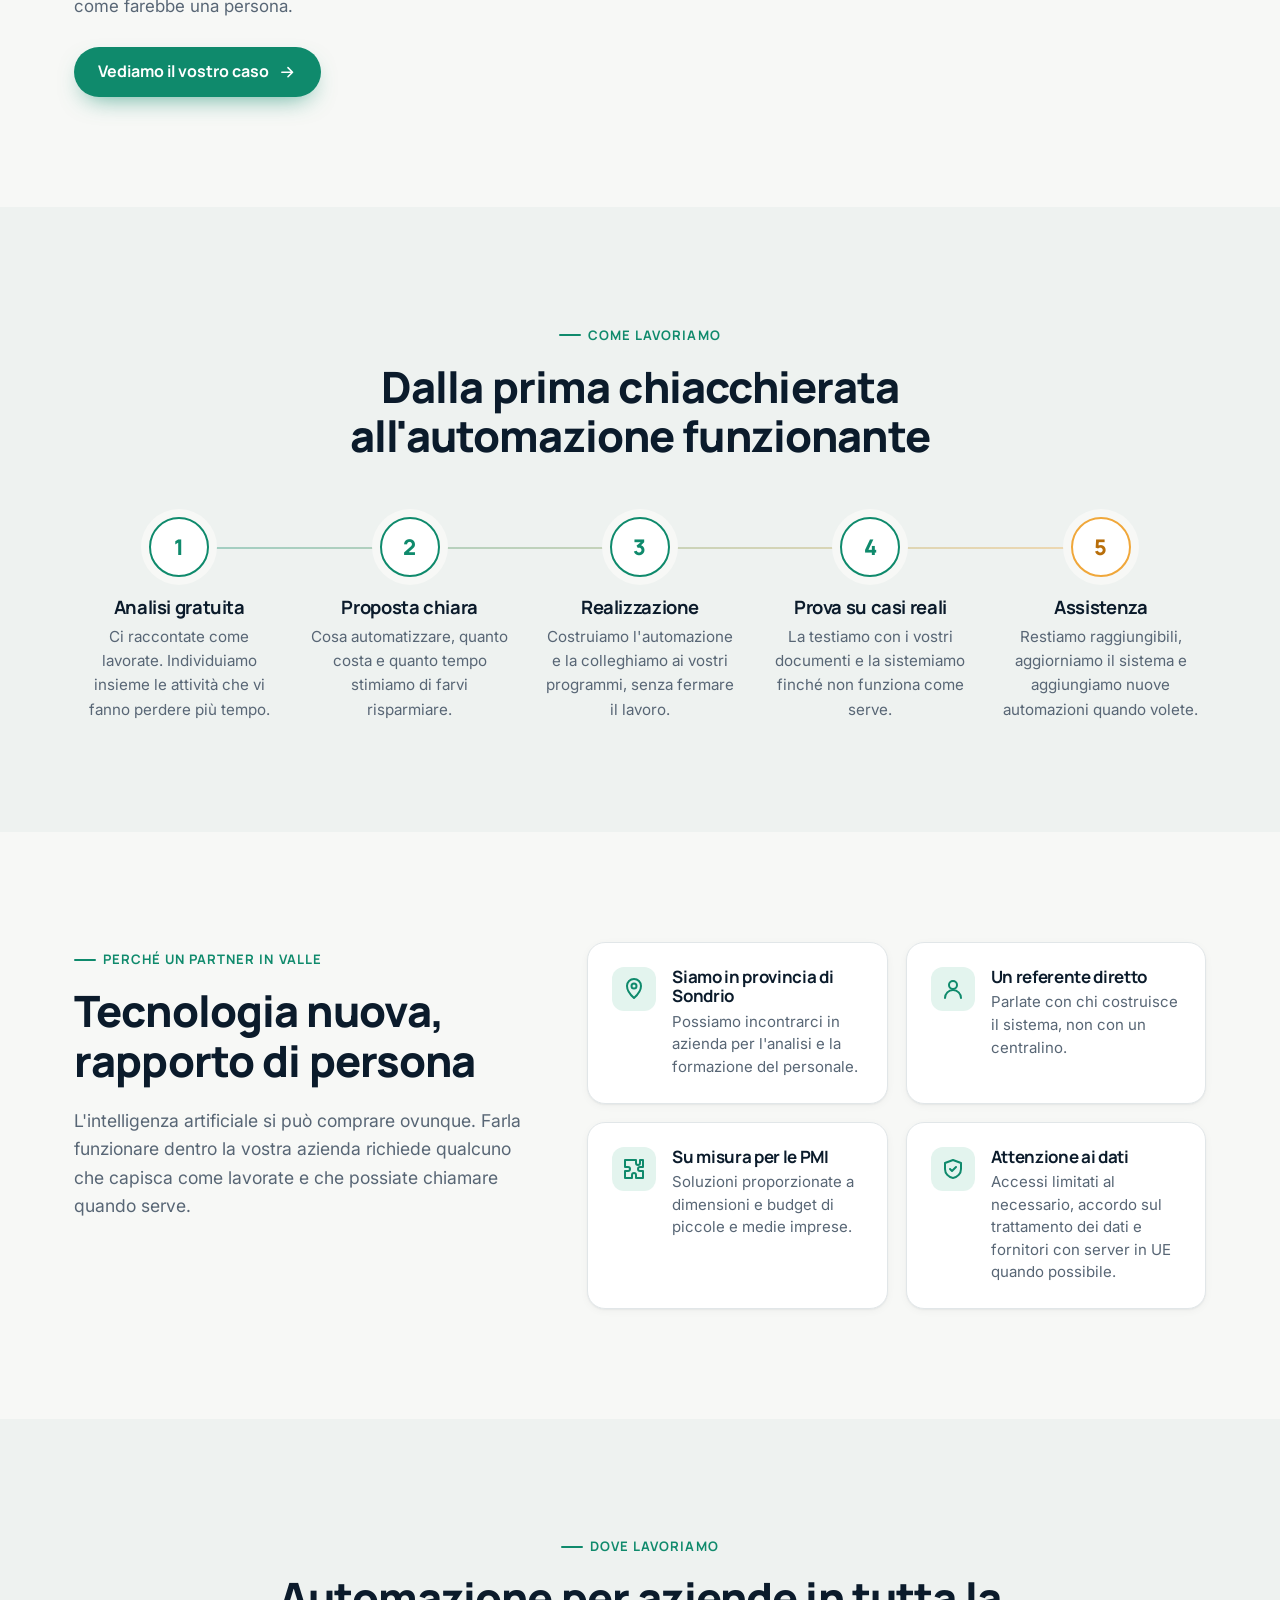
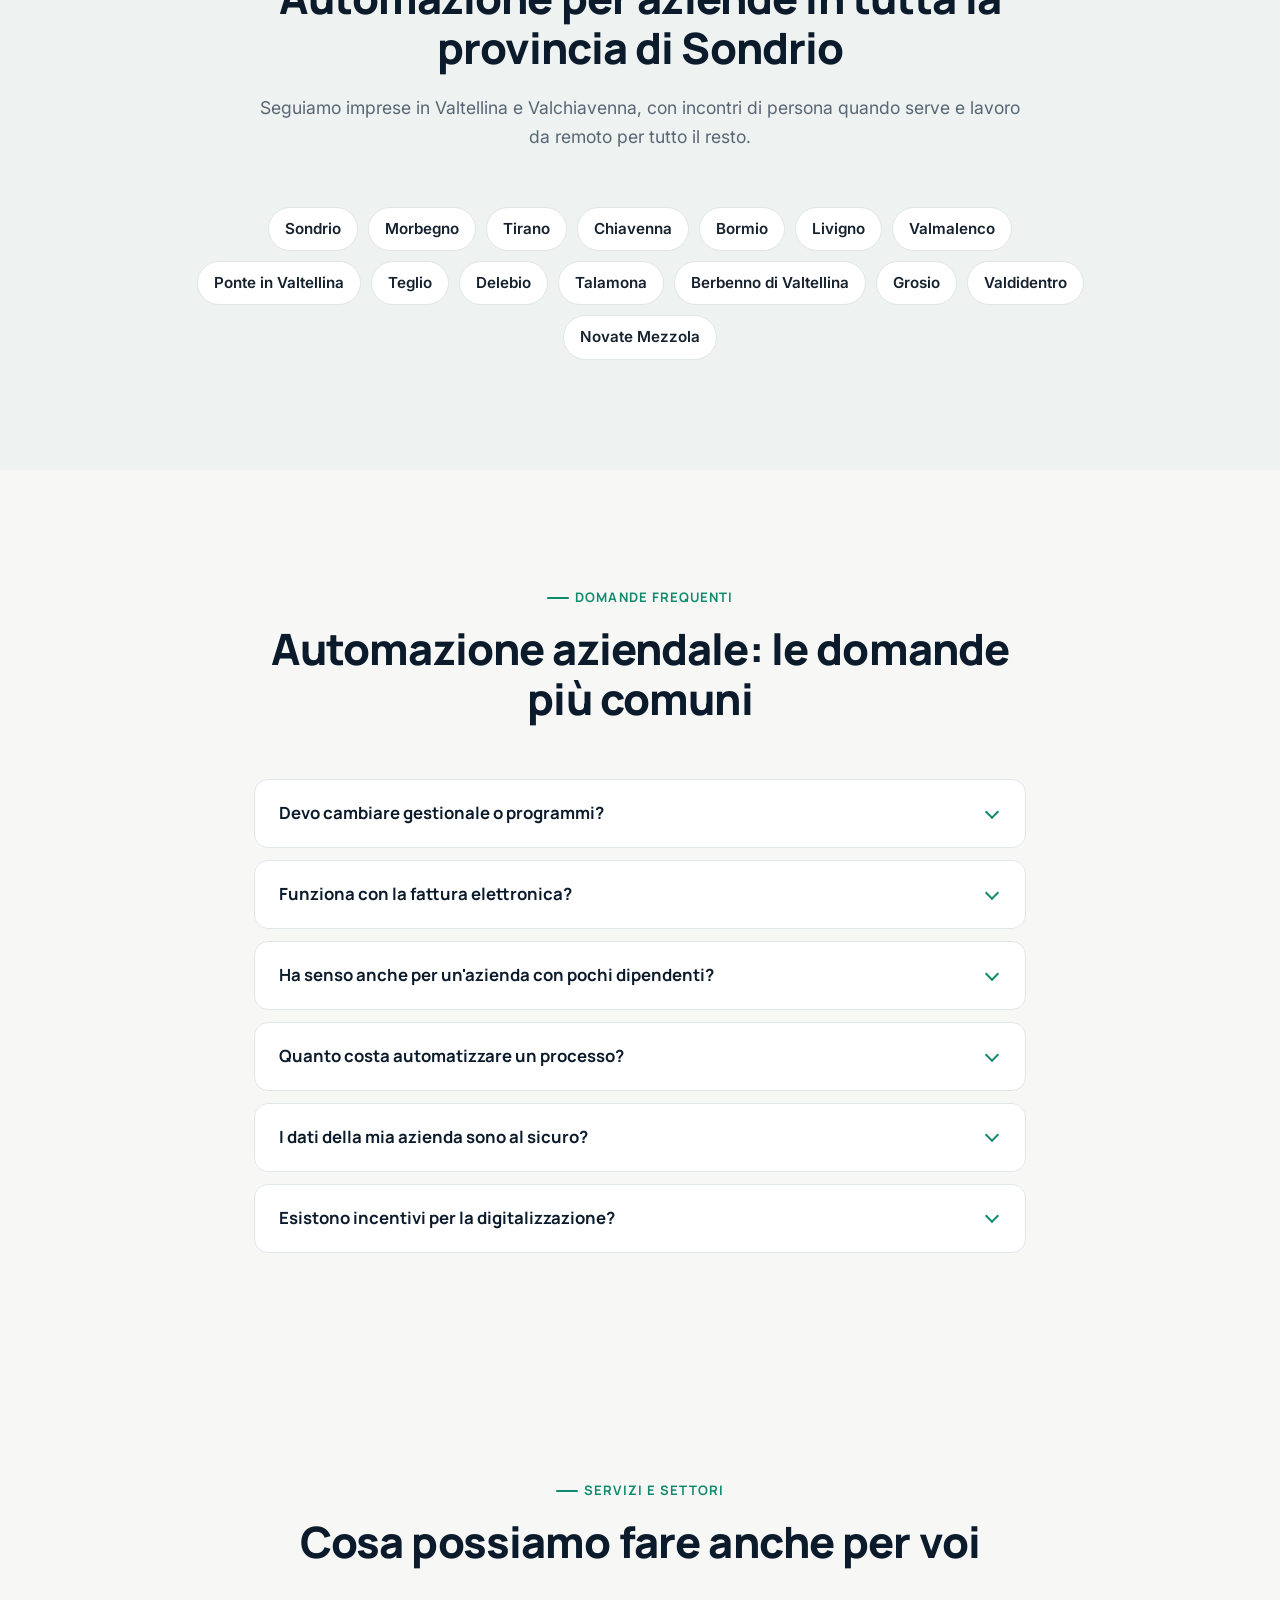
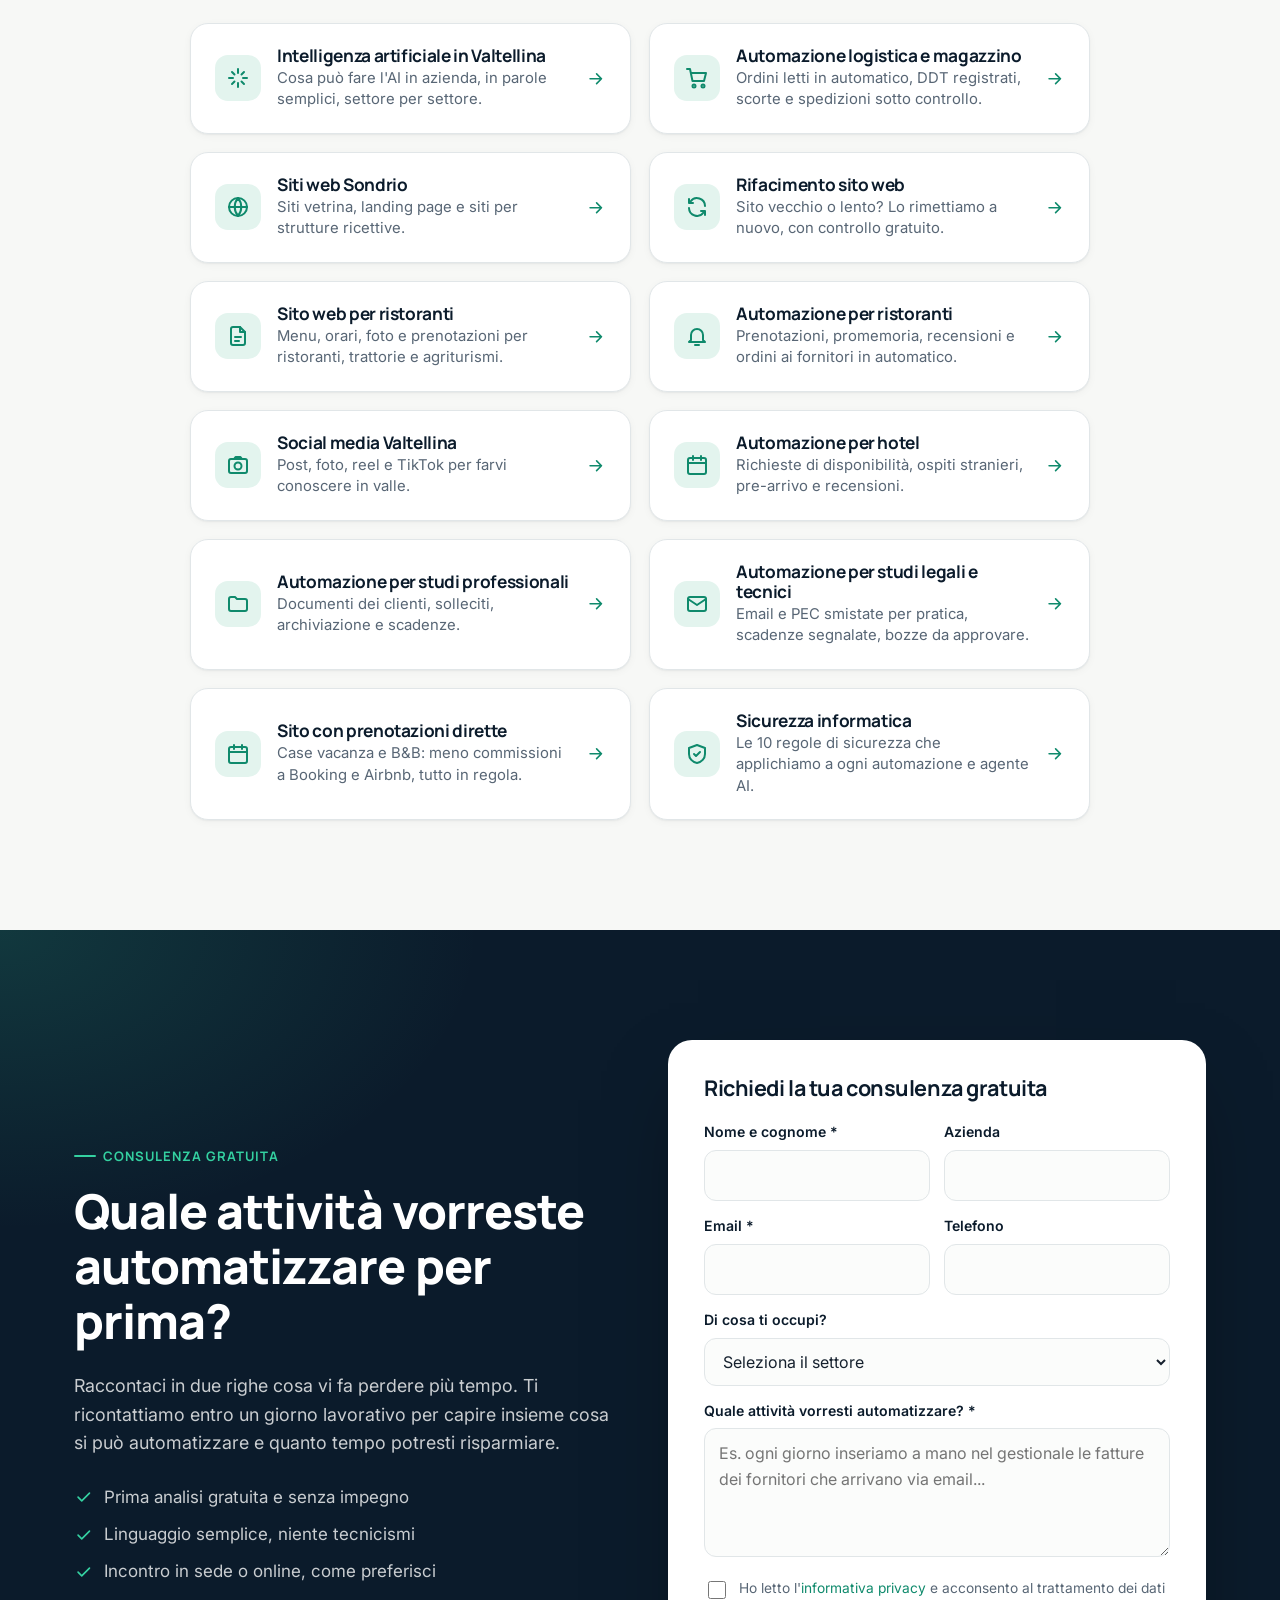
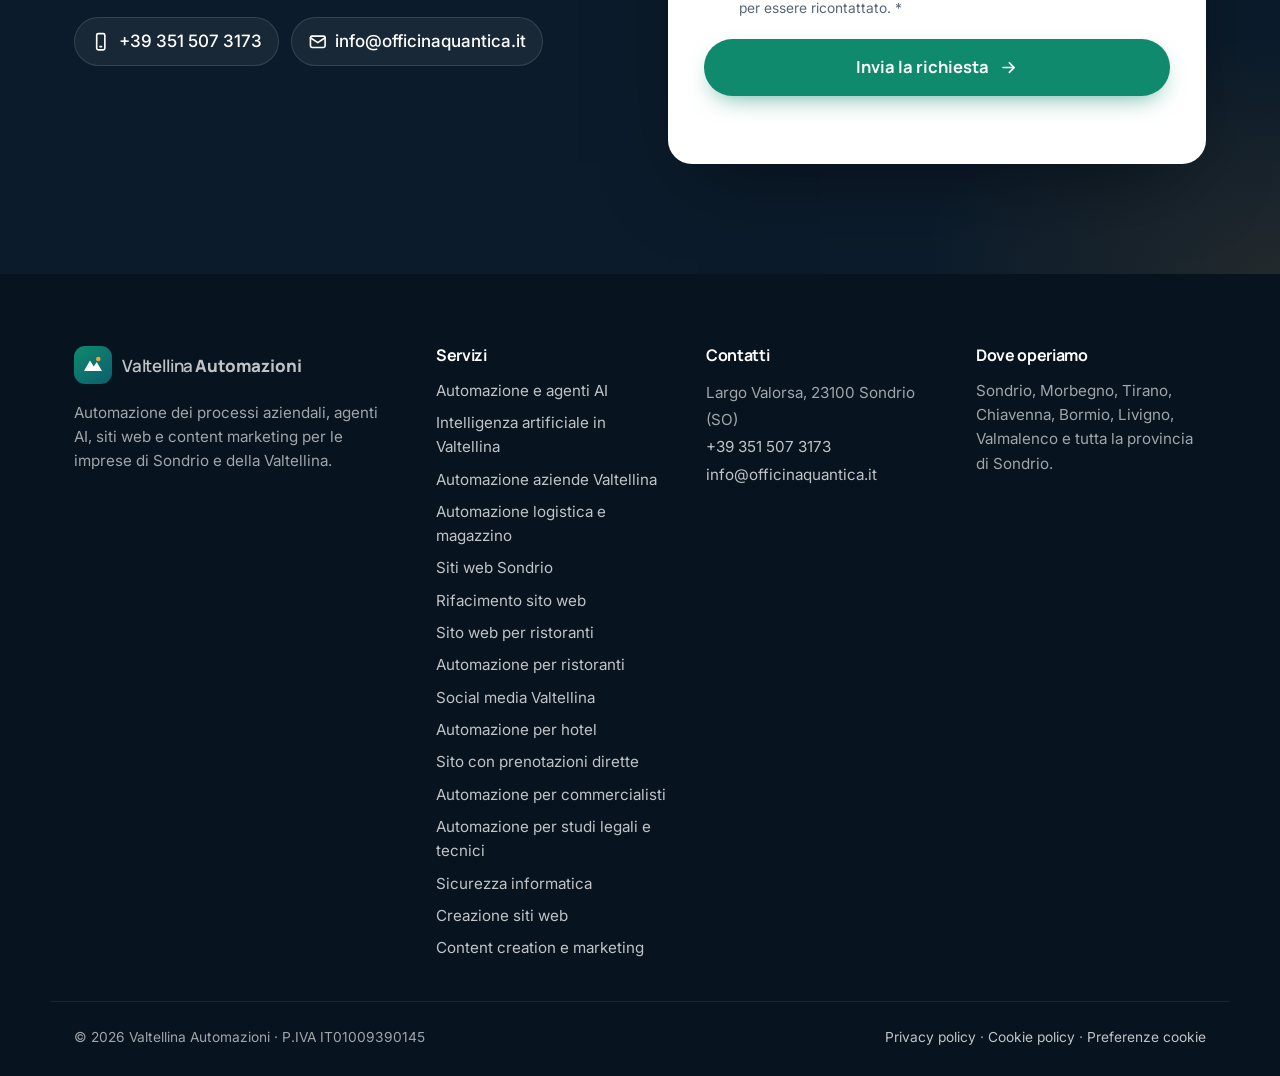
==== commit 556a268f: "Nuova pagina: automazione logistica e magazzino a Sondrio Co-Authored-By: Claude Opus 5.5 <noreply@a" ====
--- a/automazione-aziende-valtellina/index.html
+++ b/automazione-aziende-valtellina/index.html
@@ -382,6 +382,7 @@
         <div class="section__head reveal"><p class="eyebrow">Servizi e settori</p><h2>Cosa possiamo fare anche per voi</h2></div>
         <div class="related">
           <a class="related__item reveal" href="/intelligenza-artificiale-valtellina/"><svg class="ic"><use href="#i-spark"/></svg><div><h3>Intelligenza artificiale in Valtellina</h3><p>Cosa può fare l'AI in azienda, in parole semplici, settore per settore.</p></div><svg class="ic related__go"><use href="#i-arrow"/></svg></a>
+          <a class="related__item reveal" href="/automazione-logistica-magazzino-sondrio/"><svg class="ic"><use href="#i-cart"/></svg><div><h3>Automazione logistica e magazzino</h3><p>Ordini letti in automatico, DDT registrati, scorte e spedizioni sotto controllo.</p></div><svg class="ic related__go"><use href="#i-arrow"/></svg></a>
           <a class="related__item reveal" href="/siti-web-sondrio/"><svg class="ic"><use href="#i-globe"/></svg><div><h3>Siti web Sondrio</h3><p>Siti vetrina, landing page e siti per strutture ricettive.</p></div><svg class="ic related__go"><use href="#i-arrow"/></svg></a>
           <a class="related__item reveal" href="/rifacimento-sito-web-sondrio/"><svg class="ic"><use href="#i-refresh"/></svg><div><h3>Rifacimento sito web</h3><p>Sito vecchio o lento? Lo rimettiamo a nuovo, con controllo gratuito.</p></div><svg class="ic related__go"><use href="#i-arrow"/></svg></a>
           <a class="related__item reveal" href="/sito-web-ristoranti-valtellina/"><svg class="ic"><use href="#i-file"/></svg><div><h3>Sito web per ristoranti</h3><p>Menu, orari, foto e prenotazioni per ristoranti, trattorie e agriturismi.</p></div><svg class="ic related__go"><use href="#i-arrow"/></svg></a>
@@ -484,6 +485,7 @@
           <li><a href="/#automazione">Automazione e agenti AI</a></li>
           <li><a href="/intelligenza-artificiale-valtellina/">Intelligenza artificiale in Valtellina</a></li>
           <li><a href="/automazione-aziende-valtellina/">Automazione aziende Valtellina</a></li>
+          <li><a href="/automazione-logistica-magazzino-sondrio/">Automazione logistica e magazzino</a></li>
           <li><a href="/siti-web-sondrio/">Siti web Sondrio</a></li>
           <li><a href="/rifacimento-sito-web-sondrio/">Rifacimento sito web</a></li>
           <li><a href="/sito-web-ristoranti-valtellina/">Sito web per ristoranti</a></li>
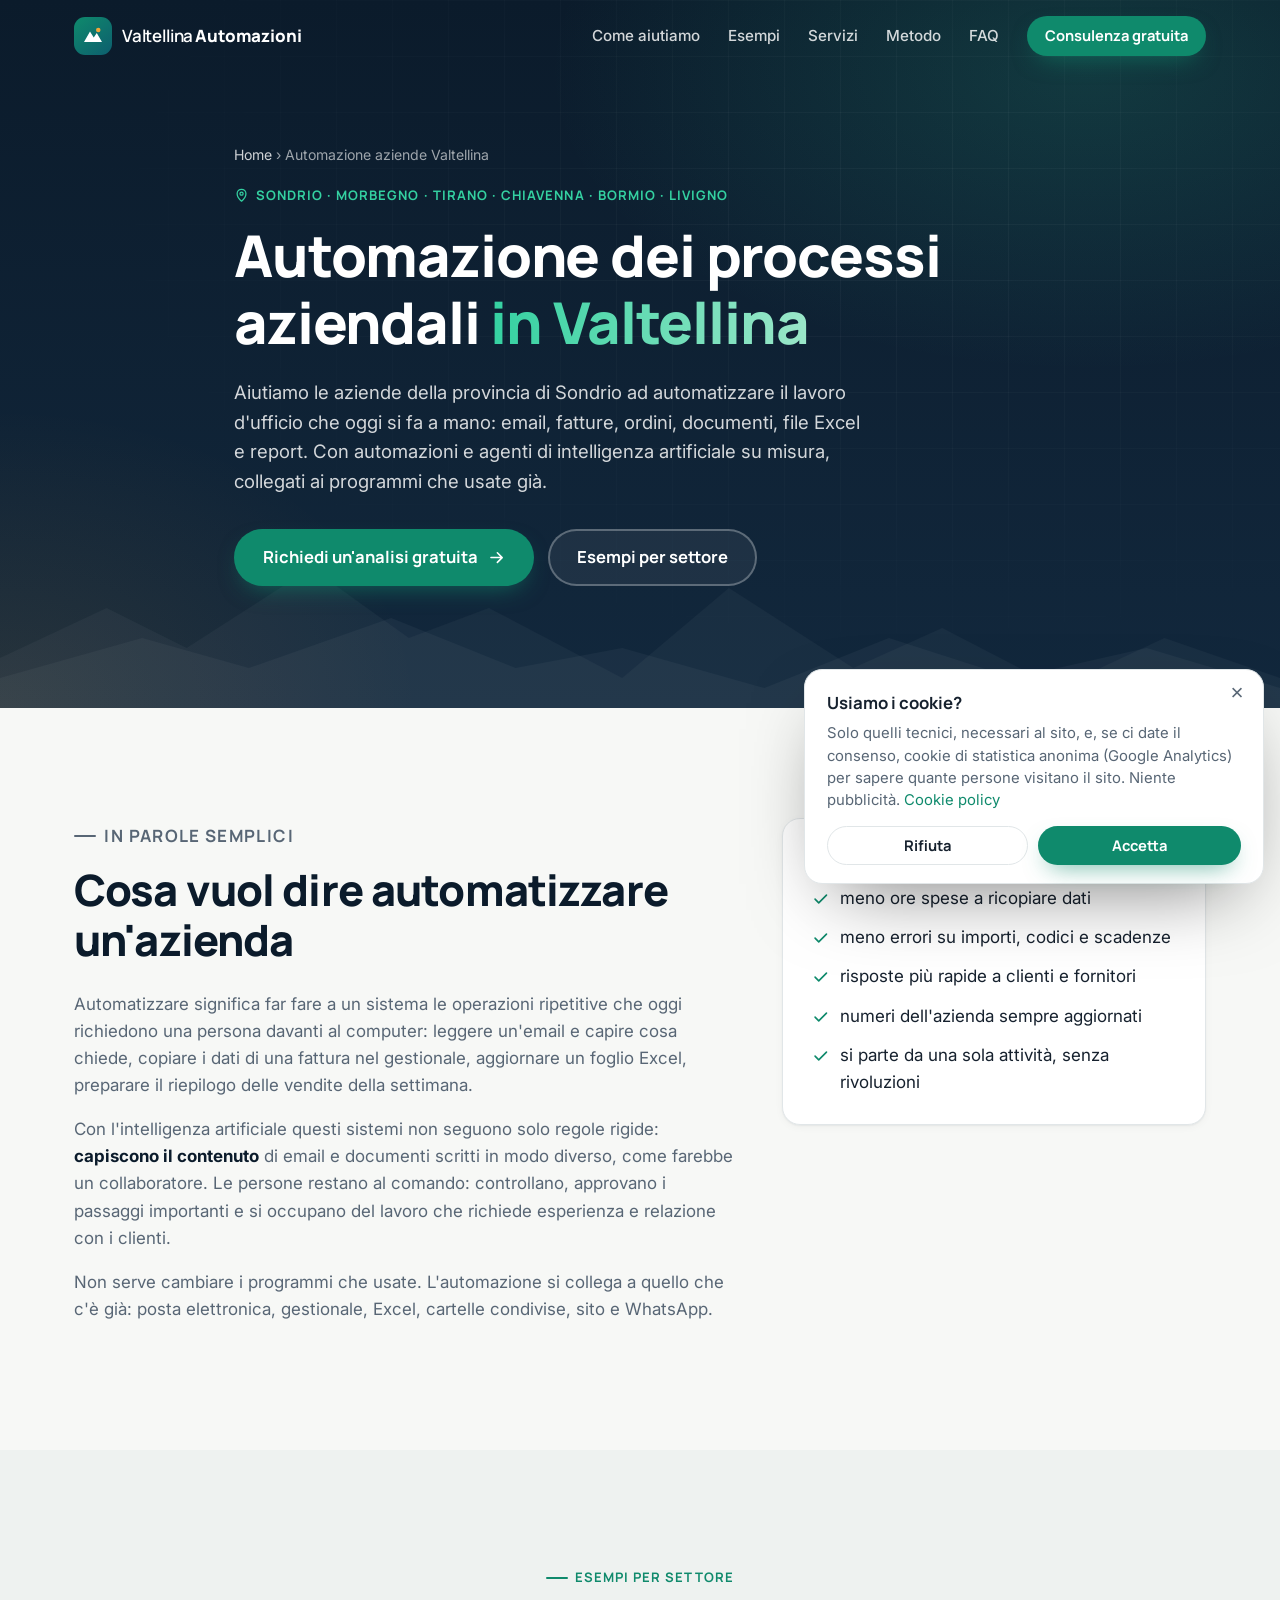
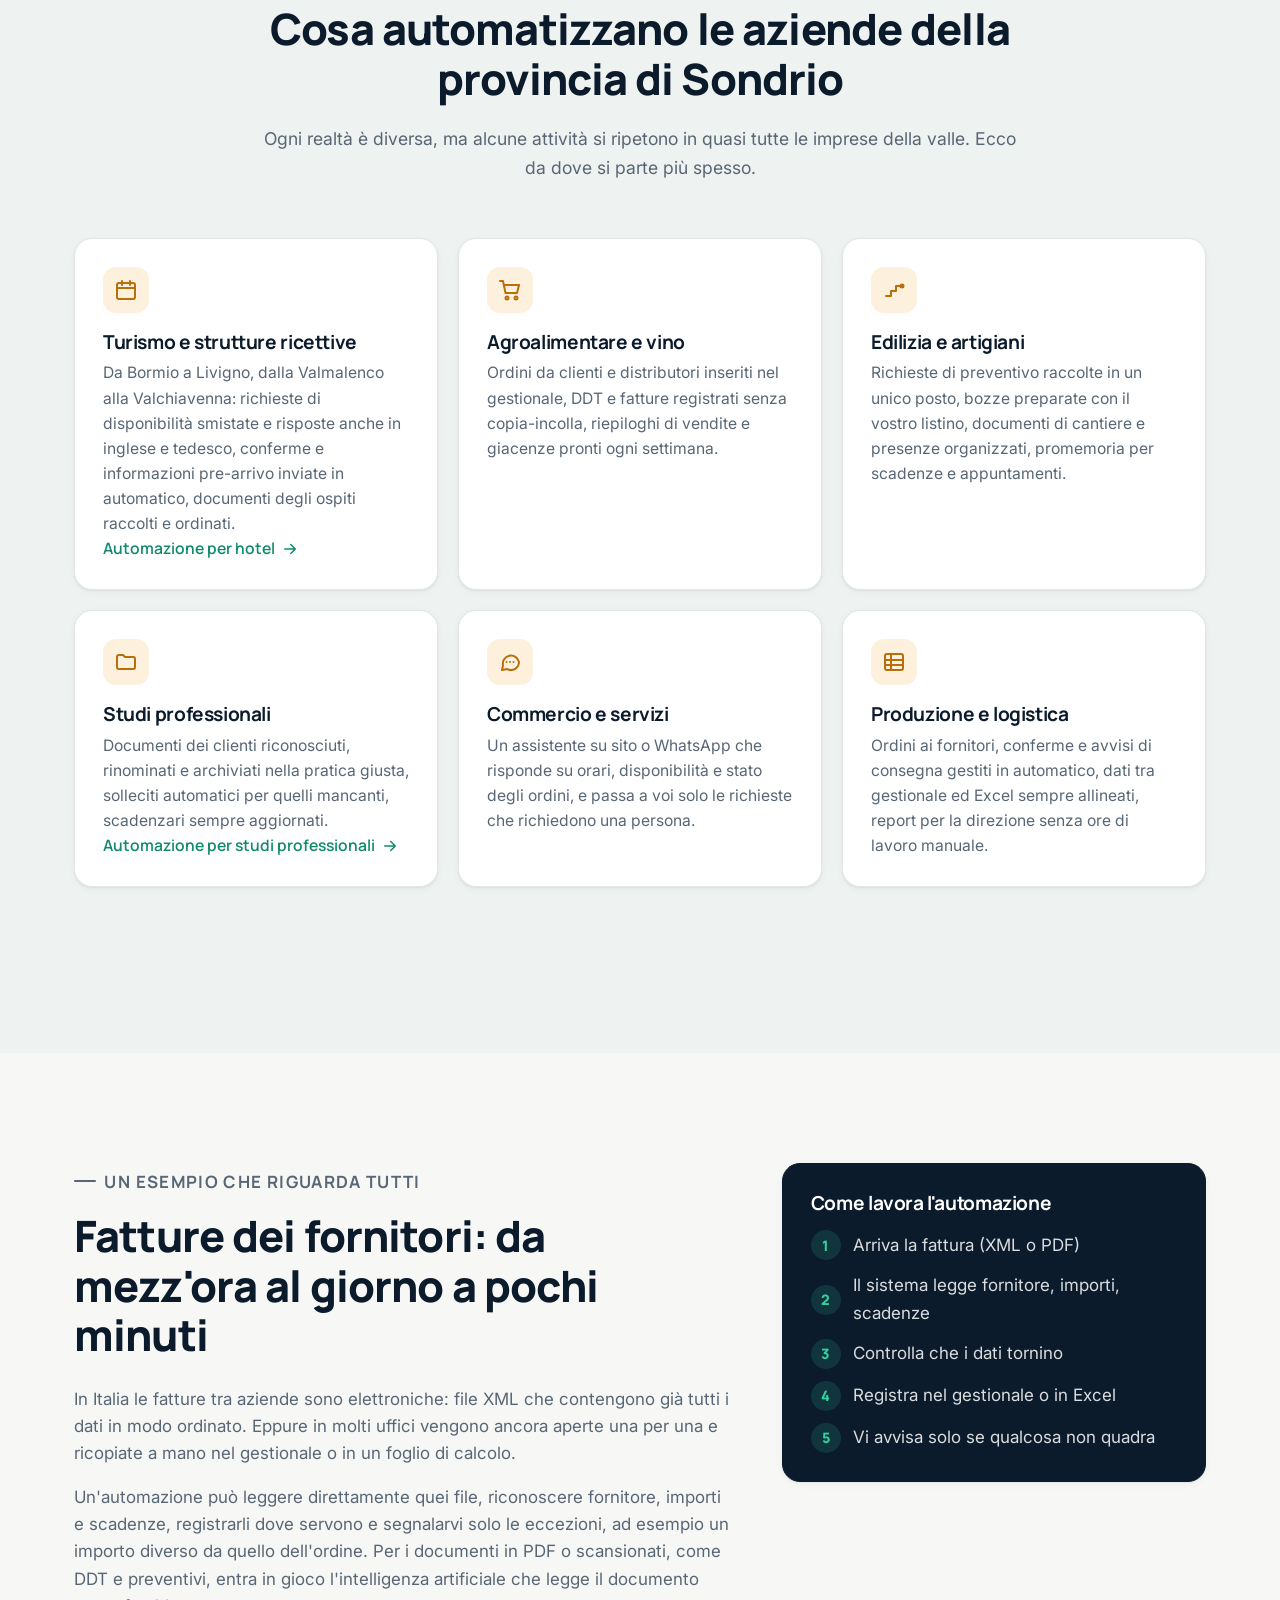
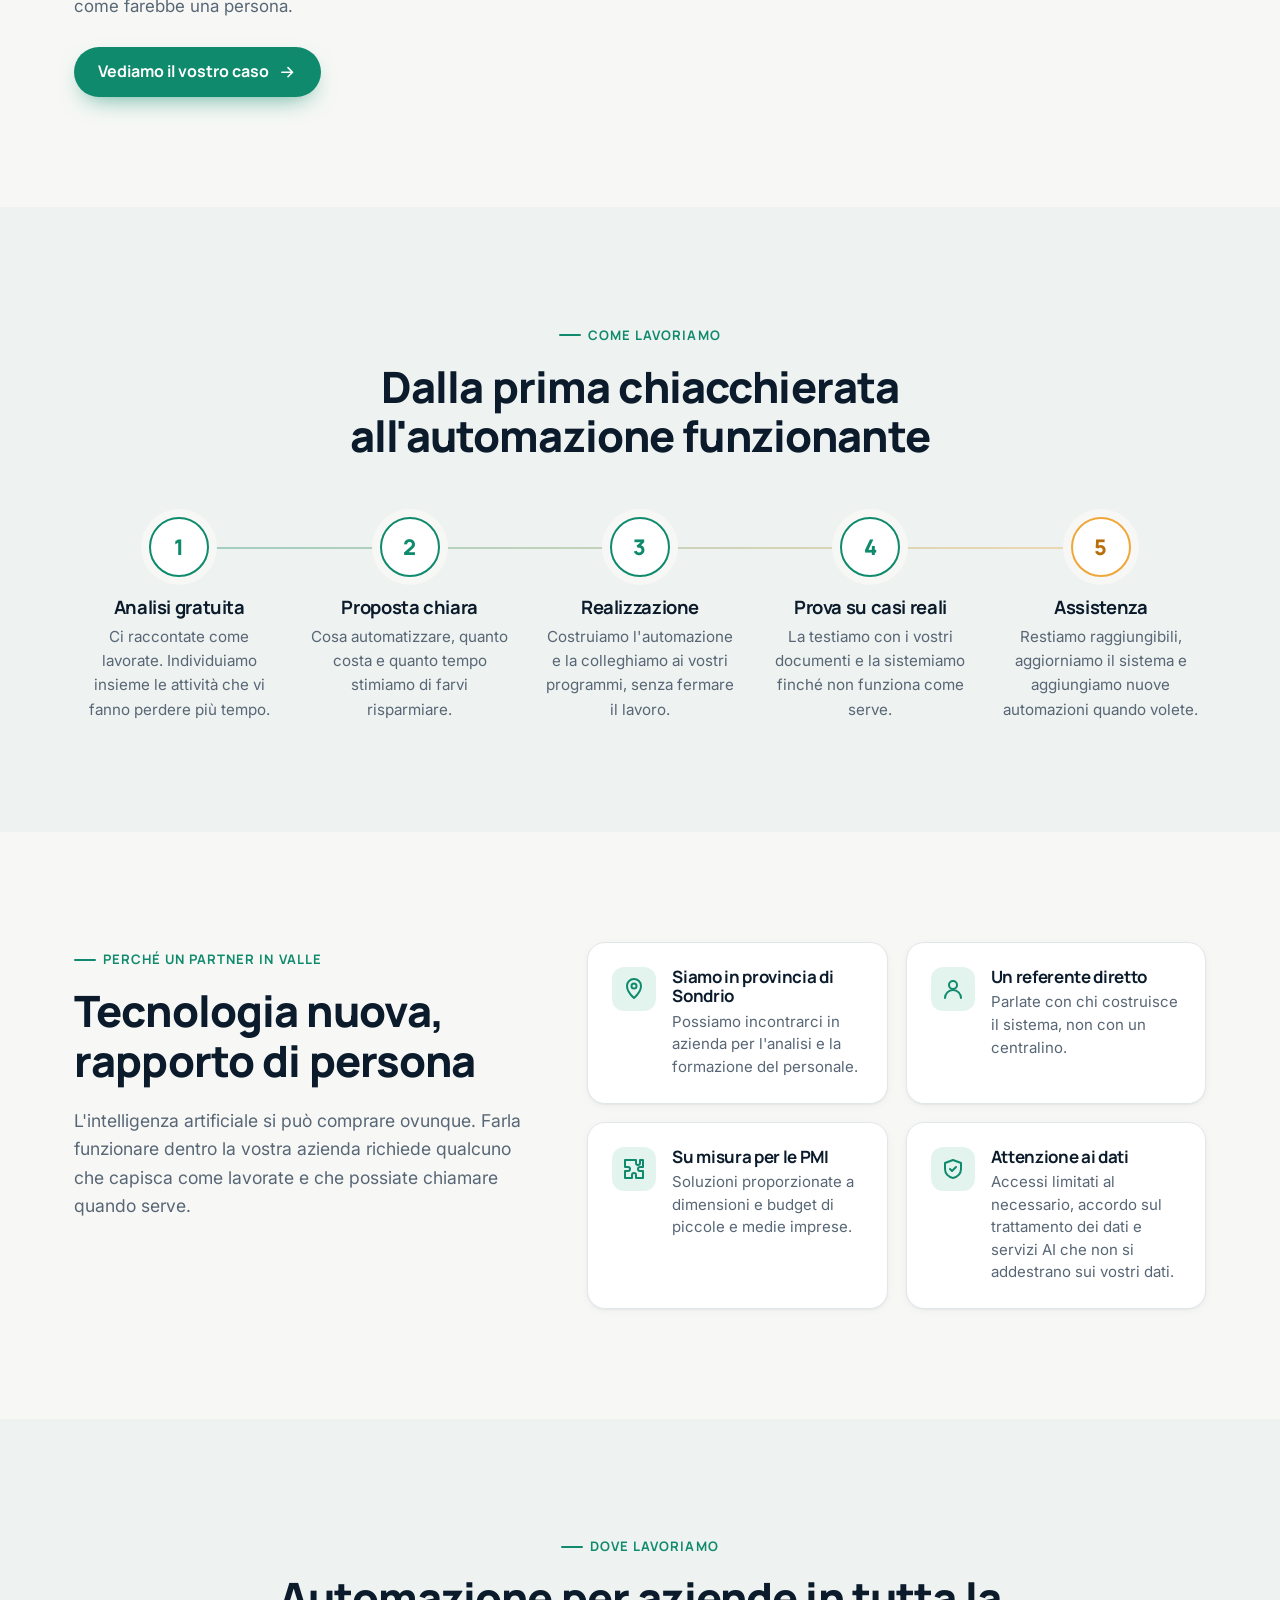
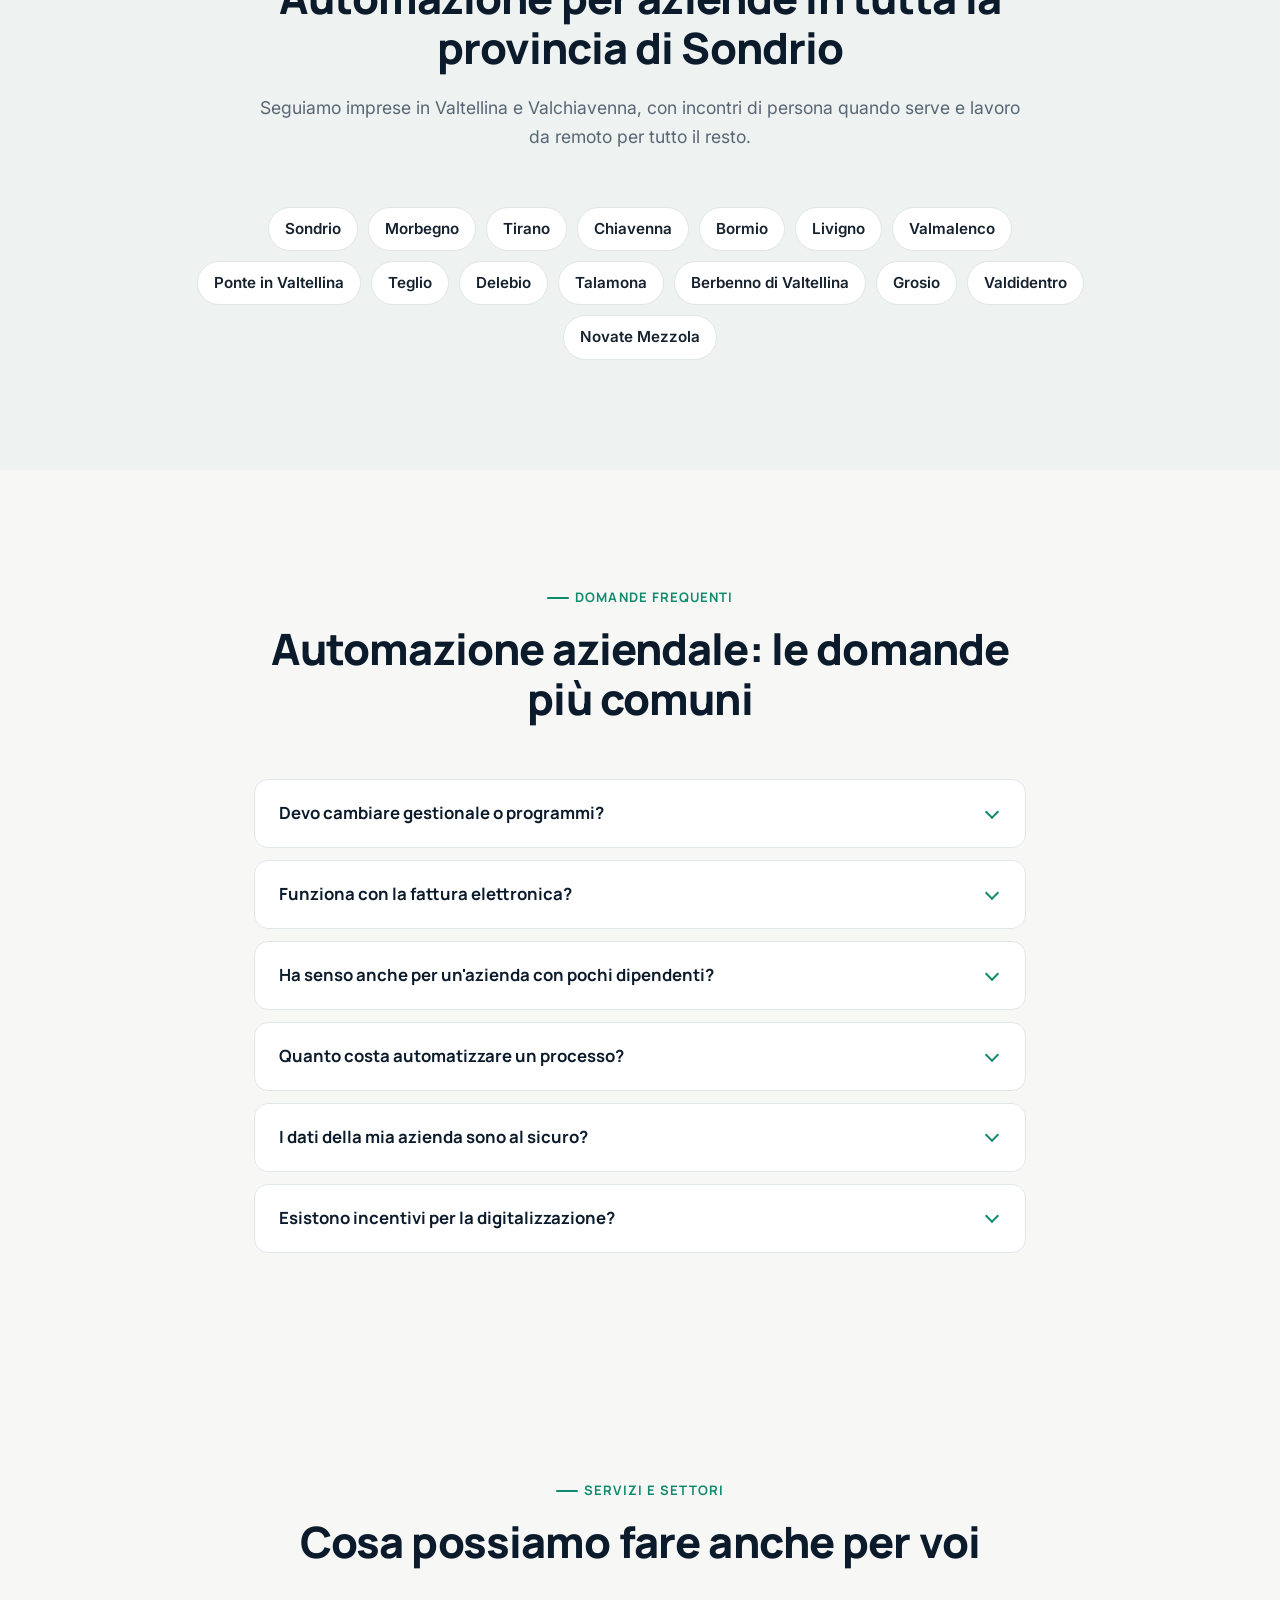
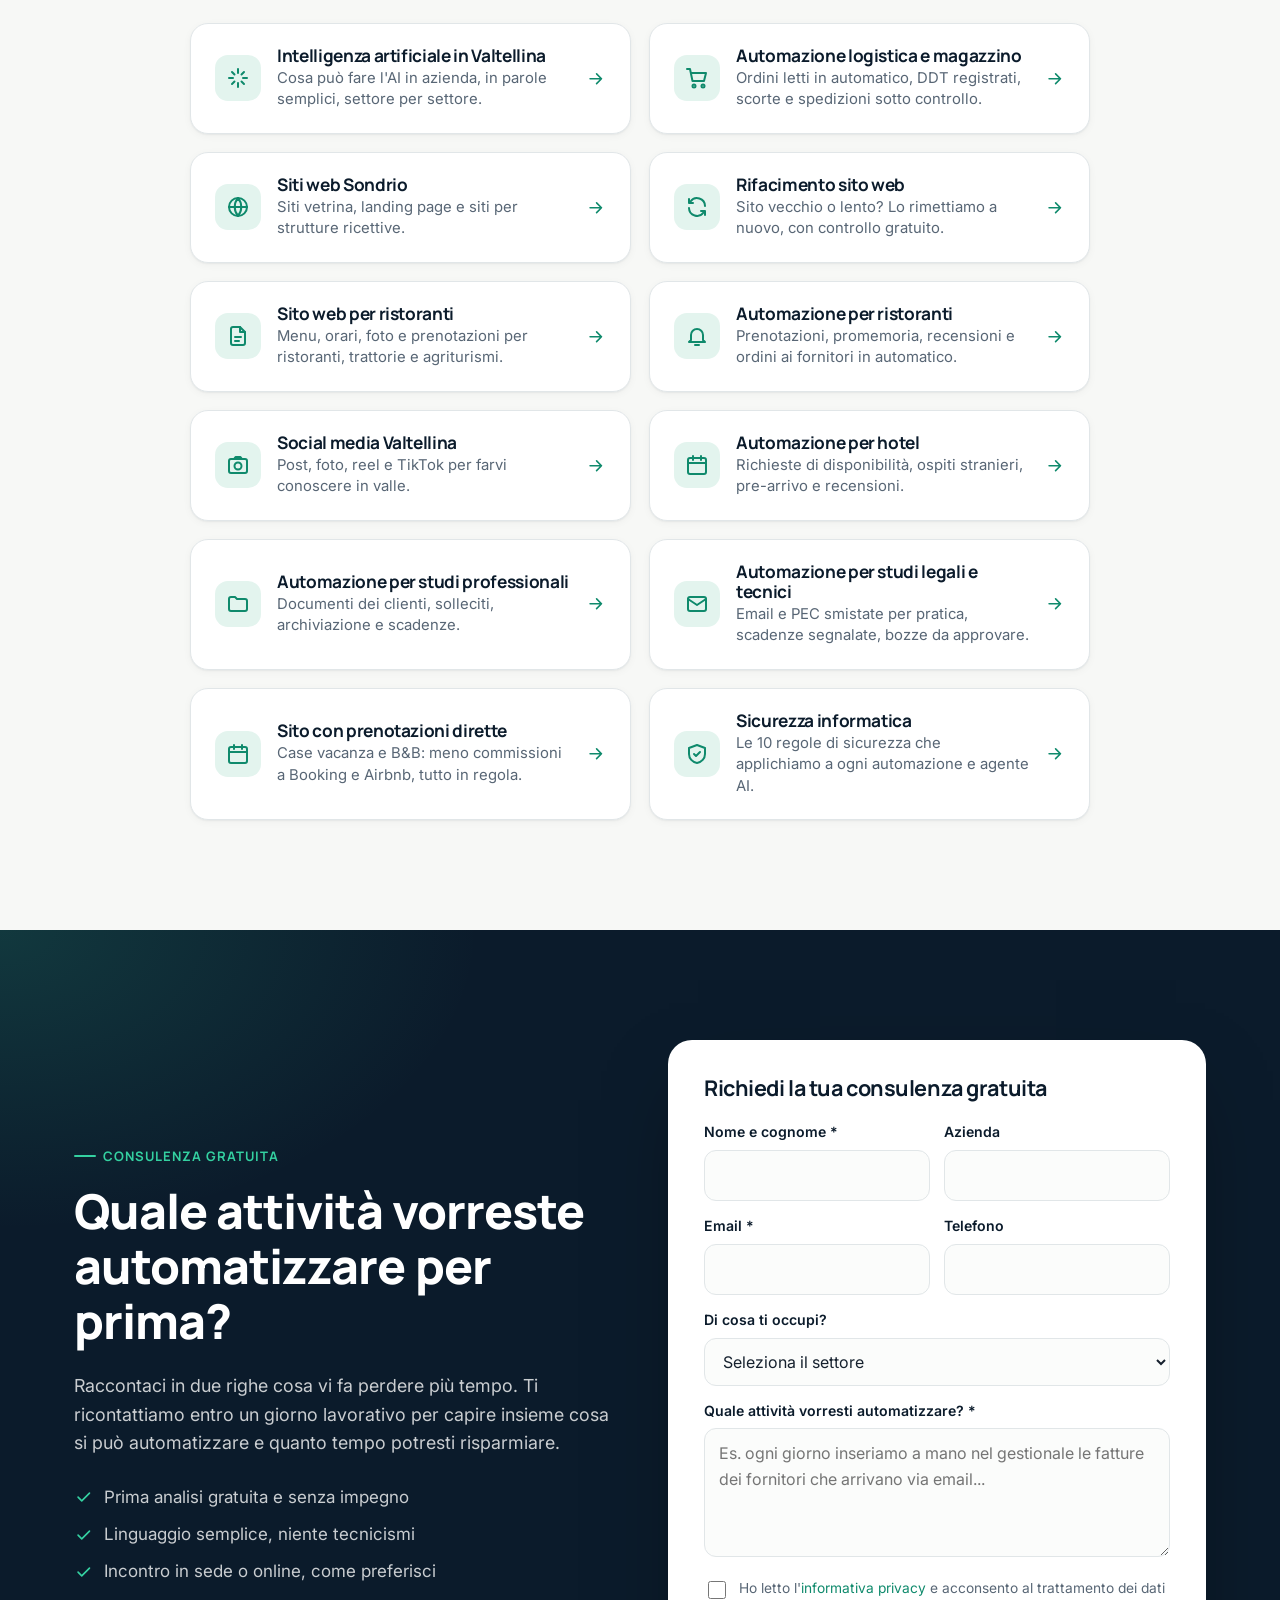
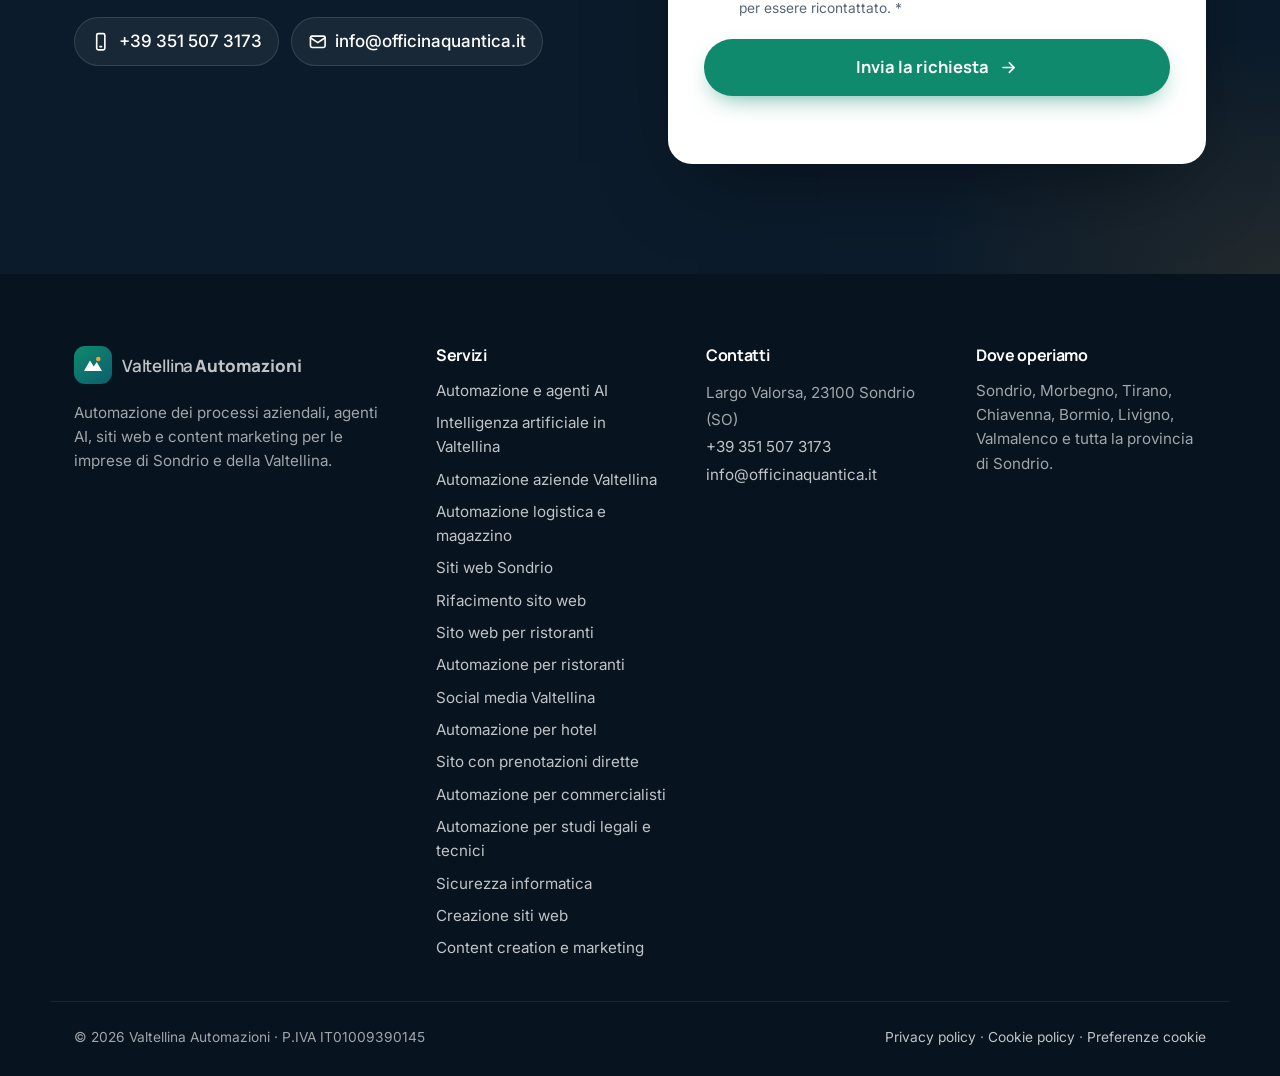
==== commit 88413f4b: "Pagina sicurezza: niente promessa di server in Europa per l'AI Co-Authored-By: Claude Opus 5.5 <nore" ====
--- a/automazione-aziende-valtellina/index.html
+++ b/automazione-aziende-valtellina/index.html
@@ -339,7 +339,7 @@
           <li class="why__item reveal"><svg class="ic"><use href="#i-pin"/></svg><div><h3>Siamo in provincia di Sondrio</h3><p>Possiamo incontrarci in azienda per l'analisi e la formazione del personale.</p></div></li>
           <li class="why__item reveal"><svg class="ic"><use href="#i-user"/></svg><div><h3>Un referente diretto</h3><p>Parlate con chi costruisce il sistema, non con un centralino.</p></div></li>
           <li class="why__item reveal"><svg class="ic"><use href="#i-puzzle"/></svg><div><h3>Su misura per le PMI</h3><p>Soluzioni proporzionate a dimensioni e budget di piccole e medie imprese.</p></div></li>
-          <li class="why__item reveal"><svg class="ic"><use href="#i-shield"/></svg><div><h3>Attenzione ai dati</h3><p>Accessi limitati al necessario, accordo sul trattamento dei dati e fornitori con server in UE quando possibile.</p></div></li>
+          <li class="why__item reveal"><svg class="ic"><use href="#i-shield"/></svg><div><h3>Attenzione ai dati</h3><p>Accessi limitati al necessario, accordo sul trattamento dei dati e servizi AI che non si addestrano sui vostri dati.</p></div></li>
         </ul>
       </div>
     </section>
